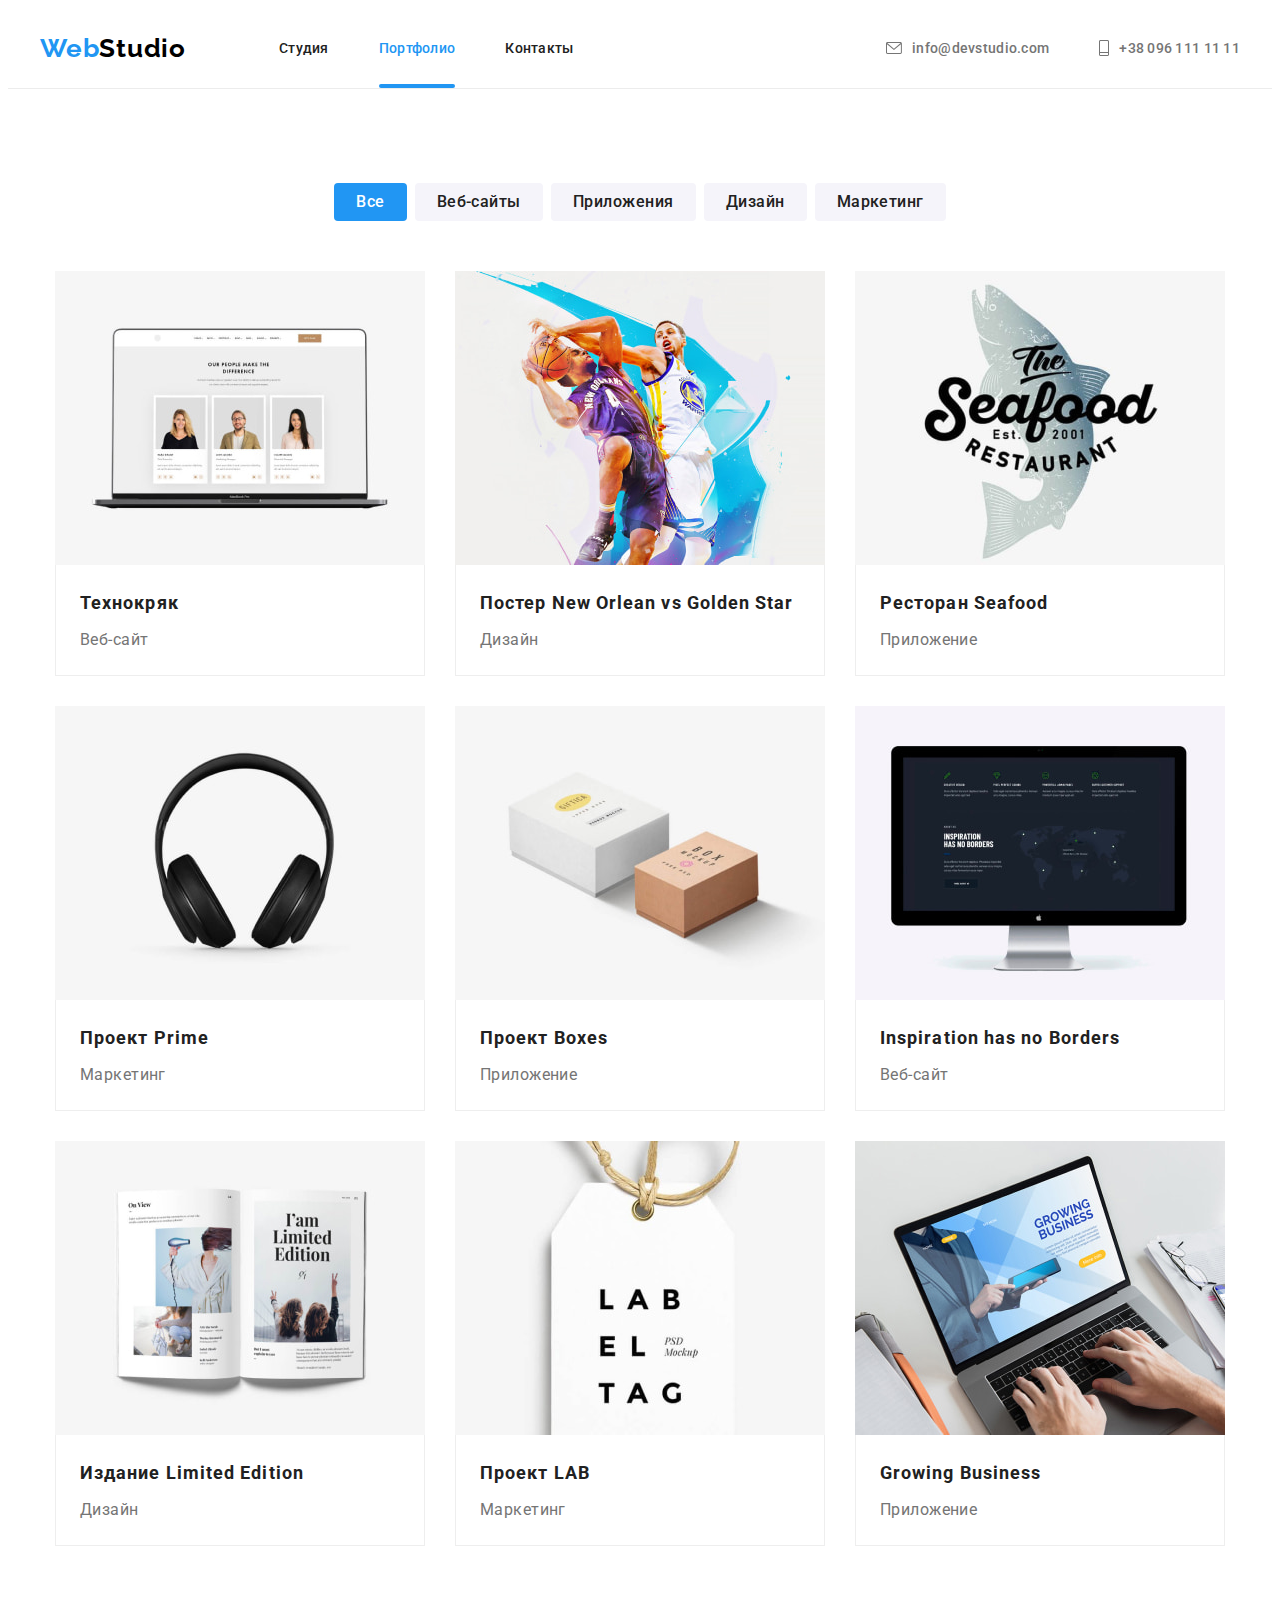
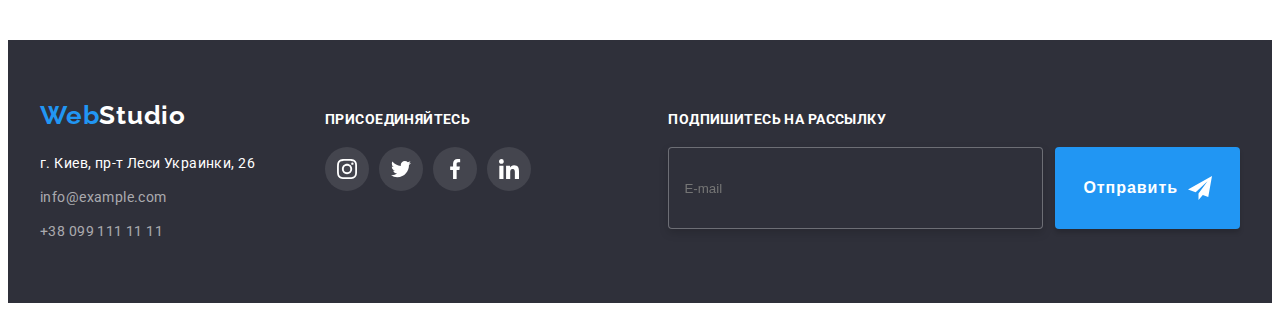
==== portfolio.html @ 62871412 "Initial commit" ====
<!DOCTYPE html>
<html lang="ru">
  <head>
    <meta charset="UTF-8" />
    <meta http-equiv="X-UA-Compatible" content="IE=edge" />
    <meta name="viewport" content="width=device-width, initial-scale=1.0" />
    <title>WebStudio</title>
    <!-- Normolize start -->
    <link
      rel="stylesheet"
      href="https://cdnjs.cloudflare.com/ajax/libs/modern-normalize/1.1.0/modern-normalize.min.css"
      integrity="sha512-wpPYUAdjBVSE4KJnH1VR1HeZfpl1ub8YT/NKx4PuQ5NmX2tKuGu6U/JRp5y+Y8XG2tV+wKQpNHVUX03MfMFn9Q=="
      crossorigin="anonymous"
      referrerpolicy="no-referrer"
    />
    <!-- Normolize end -->

    <!-- Fonts stars -->
    <link rel="preconnect" href="https://fonts.googleapis.com" />
    <link rel="preconnect" href="https://fonts.gstatic.com" crossorigin />
    <link
      href="https://fonts.googleapis.com/css2?family=Raleway:wght@700&family=Roboto:wght@400;500;700;900&display=swap"
      rel="stylesheet"
    />
    <link rel="stylesheet" href="./css/main.min.css" />
    <!-- <link rel="stylesheet" href="./css/style.css" /> -->
    <!-- Fonts and -->
  </head>
  <body>
    <!--Hedear section-->
    <header class="header">
      <div class="container header-container">
        <nav class="header-nav">
          <a class="logo-link link" href="./index.html"
            ><span class="logo-header-style">Web</span>Studio</a
          >
          <ul class="header-list list">
            <li class="header-item sectiontem">
              <a class="header-link link" href="./index.html">Студия</a>
            </li>
            <li class="header-item">
              <a class="header-link header-link-current link" href="#">Портфолио</a>
            </li>
            <li class="header-item">
              <a class="header-link link" href="#">Контакты</a>
            </li>
          </ul>
        </nav>

        <ul class="header-contacts list">
          <li class="contacts-item">
            <a class="contacts-link-maill link" href="mailto:info@devstudio.com"
              ><svg class="header-icons" width="16" height="12">
                <use href="./img/icons.svg#icon-envelope"></use></svg
              >info@devstudio.com</a
            >
          </li>
          <li class="contacts-item">
            <a class="contacts-link link" href="tel:+380961111111">
              <svg class="header-icons" width="10" height="16">
                <use href="./img/icons.svg#icon-vector"></use></svg
              >+38 096 111 11 11</a
            >
          </li>
        </ul>
      </div>
    </header>
    <!-- Main section -->
    <main>
      <section class="portfolio section">
        <div class="container">
          <h1 class="visually-hidden">Примеры проектов</h1>
          <ul class="button-list list">
            <li class="button-item">
              <button class="portfolio-btn-title" type="button">Все</button>
            </li>
            <li class="button-item">
              <button class="portfolio-btn" type="button">Веб-сайты</button>
            </li>
            <li class="button-item">
              <button class="portfolio-btn" type="button">Приложения</button>
            </li>
            <li class="button-item">
              <button class="portfolio-btn" type="button">Дизайн</button>
            </li>
            <li class="button-item">
              <button class="portfolio-btn" type="button">Маркетинг</button>
            </li>
          </ul>

          <div class="container">
            <ul class="portfolio-list list">
              <li class="portfolio-item">
                <a class="portfolio-link link" href="#">
                  <div class="portfolio-animation">
                    <img
                      class="main-link"
                      src="./img/our-projecks/img11.jpg"
                      alt="Экран с открытым сайтом"
                      width="370"
                      height="294"
                    />
                    <div class="overlay">
                      <p class="overlay-text">
                        Ресурс предлагает комплексные предложения с разным уровнем функционала и
                        сервисов. Все это позволит посетителю получить исчерпывающие сведения о
                        компании или частном лице.
                      </p>
                    </div>
                  </div>

                  <div class="portfolio-card">
                    <h2 class="main-title-txt">Технокряк</h2>
                    <p class="main-txt">Веб-сайт</p>
                  </div></a
                >
              </li>

              <li class="portfolio-item">
                <a class="portfolio-link link" href="#">
                  <div class="portfolio-animation">
                    <img
                      class="main-link"
                      src="./img/our-projecks/img12.jpg"
                      alt="Два баскетболиста с мячом "
                      width="370"
                      height="294"
                    />
                    <div class="overlay">
                      <p class="overlay-text">
                        Ресурс предлагает комплексные предложения с разным уровнем функционала и
                        сервисов. Все это позволит посетителю получить исчерпывающие сведения о
                        компании или частном лице.
                      </p>
                    </div>
                  </div>
                  <div class="portfolio-card">
                    <h2 class="main-title-txt">Постер New Orlean vs Golden Star</h2>
                    <p class="main-txt">Дизайн</p>
                  </div></a
                >
              </li>

              <li class="portfolio-item">
                <a class="portfolio-link link" href="#">
                  <div class="portfolio-animation">
                    <img
                      class="main-link"
                      src="./img/our-projecks/img13.jpg"
                      alt="Изображени рыбы на логотипе"
                      width="370"
                      height="294"
                    />
                    <div class="overlay">
                      <p class="overlay-text">
                        Ресурс предлагает комплексные предложения с разным уровнем функционала и
                        сервисов. Все это позволит посетителю получить исчерпывающие сведения о
                        компании или частном лице.
                      </p>
                    </div>
                  </div>
                  <div class="portfolio-card">
                    <h2 class="main-title-txt">Ресторан Seafood</h2>
                    <p class="main-txt">Приложение</p>
                  </div></a
                >
              </li>

              <li class="portfolio-item">
                <a class="portfolio-link link" href="#">
                  <div class="portfolio-animation">
                    <img
                      class="main-link"
                      src="./img/our-projecks/img14.jpg"
                      alt="Наушники"
                      width="370"
                      height="294"
                    />

                    <div class="overlay">
                      <p class="overlay-text">
                        Ресурс предлагает комплексные предложения с разным уровнем функционала и
                        сервисов. Все это позволит посетителю получить исчерпывающие сведения о
                        компании или частном лице.
                      </p>
                    </div>
                  </div>
                  <div class="portfolio-card">
                    <h2 class="main-title-txt">Проект Prime</h2>
                    <p class="main-txt">Маркетинг</p>
                  </div></a
                >
              </li>

              <li class="portfolio-item">
                <a class="portfolio-link link" href="#">
                  <div class="portfolio-animation">
                    <img
                      class="main-link"
                      src="./img/our-projecks/img15.jpg"
                      alt="Коробки"
                      width="370"
                      height="294"
                    />
                    <div class="overlay">
                      <p class="overlay-text">
                        Ресурс предлагает комплексные предложения с разным уровнем функционала и
                        сервисов. Все это позволит посетителю получить исчерпывающие сведения о
                        компании или частном лице.
                      </p>
                    </div>
                  </div>
                  <div class="portfolio-card">
                    <h2 class="main-title-txt">Проект Boxes</h2>
                    <p class="main-txt">Приложение</p>
                  </div></a
                >
              </li>

              <li class="portfolio-item">
                <a class="portfolio-link link" href="#">
                  <div class="portfolio-animation">
                    <img
                      class="main-link"
                      src="./img/our-projecks/img16.jpg"
                      alt="Веб-сайт на мониторе"
                      width="370"
                      height="294"
                    />
                    <div class="overlay">
                      <p class="overlay-text">
                        Ресурс предлагает комплексные предложения с разным уровнем функционала и
                        сервисов. Все это позволит посетителю получить исчерпывающие сведения о
                        компании или частном лице.
                      </p>
                    </div>
                  </div>
                  <div class="portfolio-card">
                    <h2 class="main-title-txt">Inspiration has no Borders</h2>
                    <p class="main-txt">Веб-сайт</p>
                  </div></a
                >
              </li>

              <li class="portfolio-item">
                <a class="portfolio-link link" href="#">
                  <div class="portfolio-animation">
                    <img
                      class="main-link"
                      src="./img/our-projecks/img17.jpg"
                      alt="Журнал со статьями"
                      width="370"
                      height="294"
                    />
                    <div class="overlay">
                      <p class="overlay-text">
                        Ресурс предлагает комплексные предложения с разным уровнем функционала и
                        сервисов. Все это позволит посетителю получить исчерпывающие сведения о
                        компании или частном лице.
                      </p>
                    </div>
                  </div>
                  <div class="portfolio-card">
                    <h2 class="main-title-txt">Издание Limited Edition</h2>
                    <p class="main-txt">Дизайн</p>
                  </div></a
                >
              </li>

              <li class="portfolio-item">
                <a class="portfolio-link link" href="#">
                  <div class="portfolio-animation">
                    <img
                      class="main-link"
                      src="./img/our-projecks/img18.jpg"
                      alt="Бирка с названием компании"
                      width="370"
                      height="294"
                    />
                    <div class="overlay">
                      <p class="overlay-text">
                        Ресурс предлагает комплексные предложения с разным уровнем функционала и
                        сервисов. Все это позволит посетителю получить исчерпывающие сведения о
                        компании или частном лице.
                      </p>
                    </div>
                  </div>
                  <div class="portfolio-card">
                    <h2 class="main-title-txt">Проект LAB</h2>
                    <p class="main-txt">Маркетинг</p>
                  </div></a
                >
              </li>

              <li class="portfolio-item">
                <a class="portfolio-link link" href="#">
                  <div class="portfolio-animation">
                    <img
                      class="main-link"
                      src="./img/our-projecks/img19.jpg"
                      alt="Парень работает на ноутбуке"
                    />
                    <div class="overlay">
                      <p class="overlay-text">
                        Ресурс предлагает комплексные предложения с разным уровнем функционала и
                        сервисов. Все это позволит посетителю получить исчерпывающие сведения о
                        компании или частном лице.
                      </p>
                    </div>
                  </div>
                  <div class="portfolio-card">
                    <h2 class="main-title-txt">Growing Business</h2>
                    <p class="main-txt">Приложение</p>
                  </div></a
                >
              </li>
            </ul>
          </div>
        </div>
      </section>
    </main>
    <!--Footer-->
    <footer class="footer">
      <div class="container footer-container">
        <div class="footer-address">
          <a class="logo-link-footer link" href="./index.html"
            >Web<span class="logo-footer-style">Studio</span></a
          >
          <address class="contacts-adress">
            <ul class="footer-list list">
              <li class="footer-item">
                <a
                  class="footer-link-adress link"
                  href="https://goo.gl/maps/LD3qGKkn1cbZS82x6"
                  target="_blank"
                  rel="noopener noreferrer"
                  >г. Киев, пр-т Леси Украинки, 26</a
                >
              </li>
              <li class="footer-item">
                <a class="footer-link link" href="mailto:info@example.com">info@example.com</a>
              </li>
              <li class="footer-item">
                <a class="footer-link link" href="tel:+380991111111">+38 099 111 11 11</a>
              </li>
            </ul>
          </address>
        </div>
        <div class="footer-icons">
          <h2 class="footer-icons-txt">присоединяйтесь</h2>
          <ul class="footer-icons-list list">
            <li class="footer-icons-item">
              <a
                class="footer-icons-link"
                href="#"
                target="_blank"
                rel="noopener noreferrer"
                aria-label="instagream"
                ><svg class="footer-icon" width="20" height="20">
                  <use href="./img/icons.svg#icon-instagram"></use></svg
              ></a>
            </li>
            <li>
              <a
                class="footer-icons-link"
                href="#"
                target="_blank"
                rel="noopener noreferrer"
                aria-label="twitter"
                ><svg class="footer-icon" width="20" height="20">
                  <use href="./img/icons.svg#icon-twitter"></use></svg
              ></a>
            </li>
            <li>
              <a
                class="footer-icons-link"
                href="#"
                target="_blank"
                rel="noopener noreferrer"
                aria-label="facebook"
                ><svg class="footer-icon" width="20" height="20">
                  <use href="./img/icons.svg#icon-facebook"></use></svg
              ></a>
            </li>
            <li>
              <a
                class="footer-icons-link"
                href="#"
                target="_blank"
                rel="noopener noreferrer"
                aria-label="linkedin"
                ><svg class="footer-icon" width="20" height="20">
                  <use href="./img/icons.svg#icon-linkedin"></use></svg
              ></a>
            </li>
          </ul>
        </div>
        <div class="fotter-subscription">
          <p class="fotter-subscription-txt">подпишитесь на рассылку</p>
          <form class="fotter-subscription-group">
            <label class="fotter-subscription-group-lable">
              <input
                class="fotter-subscription-group-input"
                type="email"
                name="email"
                placeholder="E-mail"
                required
              />
            </label>

            <button class="fotter-register-form-btn" type="submit">
              Отправить
              <svg width="24" height="24">
                <use href="./img/symbol-defs.svg#icon-iconbtn"></use>
              </svg>
            </button>
          </form>
        </div>
      </div>
    </footer>
  </body>
</html>
---- css/main.min.css ----
.visually-hidden{position:absolute;width:1px;height:1px;margin:-1px;border:0;padding:0;white-space:nowrap;-webkit-clip-path:inset(100%);clip-path:inset(100%);clip:rect(0 0 0 0);overflow:hidden}:root{--main-front: "Roboto", sans-serif;--secondary-front: "Raleway", sans-serif;--contacts-txt-cl: rgba(255, 255, 255, 0.6);--maim-txt-cl: #212121;--p-txt-cl: #757575;--logo-txt-cl: #000000;--dark-bg-cl: #2f303a;--our-team-bg-cl: #f5f4fa;--header-bg-cl: #ffffff;--button-bg-cl: #2196f3;--line-bg-cl: #e5e5e5;--button-main-bg-cl: #188ce8;--icons-bg-cl: #afb1b8;--anim-fast: 250ms cubic-bezier(0.4, 0, 0.2, 1)}body{font-family:var(--main-front);color:var(--maim-txt-cl);background-color:var(--header-bg-cl);font-size:14px;letter-spacing:.03em}h1,h2,h3,h4,h5,h6,p{margin:0}.link{text-decoration:none;color:currentColor}.list{list-style:none;padding:0;margin:0}img{display:block;max-width:100%;height:auto}.section{padding-top:94px;padding-bottom:94px}.container{width:1200px;padding-left:15px;padding-right:15px;margin-left:auto;margin-right:auto}.header{border-bottom:1px solid #ececec}.header-container{display:-webkit-box;display:-ms-flexbox;display:flex;-webkit-box-align:center;-ms-flex-align:center;align-items:center}.header-list{display:-webkit-box;display:-ms-flexbox;display:flex}.header-item{margin-right:50px}.header-nav{margin-right:auto;display:-webkit-box;display:-ms-flexbox;display:flex;-webkit-box-align:center;-ms-flex-align:center;align-items:center}.header-link{padding-top:32px;padding-bottom:32px;font-weight:500;font-size:14px;line-height:1.1428571429;letter-spacing:.02em;color:var(--maim-txt-cl);-webkit-transition:color var(--anim-fast);transition:color var(--anim-fast)}.header-link:hover,.header-link:focus{color:var(--button-bg-cl)}.header-link-current{position:relative;color:var(--button-bg-cl)}.header-link-current::after{content:"";display:block;position:absolute;bottom:0;left:0;width:100%;height:4px;border-radius:2px;background-color:var(--button-bg-cl)}.header-contacts{display:-webkit-box;display:-ms-flexbox;display:flex;-webkit-box-align:center;-ms-flex-align:center;align-items:center}.header:last-child{margin-right:0}.logo-link{font-family:var(--secondary-front);font-weight:700;font-size:26px;line-height:1.1923076923;letter-spacing:.03em;color:var(--logo-txt-cl);margin-right:93px}.logo-header-style{font-weight:700;font-size:26px;line-height:1.1923076923;letter-spacing:.03em;color:var(--button-bg-cl)}.contacts-link{display:-webkit-box;display:-ms-flexbox;display:flex;-webkit-box-align:center;-ms-flex-align:center;align-items:center;padding-top:32px;padding-bottom:32px;font-weight:500;font-size:14px;line-height:1.1428571429;letter-spacing:.02em;color:var(--p-txt-cl);-webkit-transition:color var(--anim-fast);transition:color var(--anim-fast)}.contacts-link:focus,.contacts-link:hover{color:var(--button-bg-cl)}.contacts-item{-webkit-box-align:center;-ms-flex-align:center;align-items:center}.contacts-item+.contacts-item{margin-left:50px}.contacts-link-maill{display:-webkit-box;display:-ms-flexbox;display:flex;-webkit-box-align:center;-ms-flex-align:center;align-items:center;padding-top:32px;padding-bottom:32px;font-weight:500;font-size:14px;line-height:1.1428571429;letter-spacing:.02em;color:var(--p-txt-cl);-webkit-transition:color var(--anim-fast);transition:color var(--anim-fast)}.contacts-link-maill:hover,.contacts-link-maill:focus{color:var(--button-bg-cl)}.hero-overley{max-width:1600px;height:600px;background-image:-webkit-gradient(linear, left top, right top, from(rgba(47, 48, 58, 0.4)), to(rgba(47, 48, 58, 0.4))),url(../img/hero/img-hero.jpg);background-image:linear-gradient(to right, rgba(47, 48, 58, 0.4), rgba(47, 48, 58, 0.4)),url(../img/hero/img-hero.jpg);background-color:rgba(47,48,58,.4);background-repeat:no-repeat;background-position:center;background-size:cover;margin-left:auto;margin-right:auto}.hero{text-align:center;padding:200px 0}.main-title{margin-bottom:30px;margin-left:auto;margin-right:auto;font-weight:900;font-size:44px;width:696px;line-height:1.3636363636;letter-spacing:.06em;color:var(--header-bg-cl);text-transform:uppercase}.hero-button{padding-top:10px;padding-right:32px;padding-bottom:10px;padding-left:32px;font-family:inherit;font-weight:700;font-size:16px;line-height:1.875;letter-spacing:.06em;color:var(--header-bg-cl);background-color:var(--button-bg-cl);cursor:pointer;-webkit-box-shadow:0px 4px 4px rgba(0,0,0,.15);box-shadow:0px 4px 4px rgba(0,0,0,.15);border-radius:4px;border:none;-webkit-transition:background-color var(--anim-fast);transition:background-color var(--anim-fast)}.hero-button:hover,.hero-button:focus{background-color:var(--button-main-bg-cl)}.about{padding-bottom:0}.about__list{display:-webkit-box;display:-ms-flexbox;display:flex;-webkit-box-pack:start;-ms-flex-pack:start;justify-content:flex-start;gap:30px}.about__list-item{-ms-flex-preferred-size:270px;flex-basis:270px}.about__list-title{margin-top:30px;margin-bottom:10px;font-weight:700;font-size:14px;line-height:1.1428571429;letter-spacing:.03em;text-transform:uppercase;color:var(--maim-txt-cl)}.about__list-uppertitle{font-size:14px;line-height:1.7142857143;letter-spacing:.03em;color:var(--p-txt-cl)}.about__list-image{display:block;width:270px;height:120px;background-color:var(--our-team-bg-cl);border-radius:4px}.about__list-image{display:-webkit-box;display:-ms-flexbox;display:flex;-webkit-box-pack:center;-ms-flex-pack:center;justify-content:center;-webkit-box-align:center;-ms-flex-align:center;align-items:center}.our__work-title{margin-bottom:50px;text-align:center;font-weight:700;font-size:36px;line-height:1.1666666667;color:var(--maim-txt-cl)}.our__work-list{display:-webkit-box;display:-ms-flexbox;display:flex;gap:30px}.our__work-item{position:relative}.our__work-txt{font-weight:700;width:100%;line-height:1.1428571429;text-transform:uppercase;color:var(--header-bg-cl);position:absolute;left:0;bottom:0;right:0;display:-webkit-box;display:-ms-flexbox;display:flex;-webkit-box-align:center;-ms-flex-align:center;align-items:center;-webkit-box-pack:center;-ms-flex-pack:center;justify-content:center;height:70px;background-color:rgba(47,48,58,.8)}.our-team{background-color:var(--our-team-bg-cl)}.our-team-item{background-color:var(--header-bg-cl);-webkit-box-shadow:0px 1px 3px rgba(0,0,0,.12),0px 1px 1px rgba(0,0,0,.14),0px 2px 1px rgba(0,0,0,.2);box-shadow:0px 1px 3px rgba(0,0,0,.12),0px 1px 1px rgba(0,0,0,.14),0px 2px 1px rgba(0,0,0,.2);border-radius:0px 0px 4px 4px}.our-team-list{display:-webkit-box;display:-ms-flexbox;display:flex;gap:30px}.our-team-link{-webkit-box-sizing:border-box;box-sizing:border-box}.our-team-txt{margin-bottom:10px;font-weight:500;font-size:16px;line-height:1.1875;letter-spacing:.03em;color:var(--maim-txt-cl)}.team-title{margin-bottom:50px;text-align:center;font-weight:700;font-size:36px;line-height:1.1666666667;letter-spacing:.03em;color:var(--maim-txt-cl)}.speciality{margin-bottom:16px;font-size:16px;line-height:1.1875;letter-spacing:.03em;color:var(--p-txt-cl)}.card{padding:30px 0;text-align:center}.our-clients-title{margin-bottom:50px;text-align:center;font-weight:700;font-size:36px;line-height:1.1666666667;color:var(--maim-txt-cl)}.our-clients__list{display:-webkit-box;display:-ms-flexbox;display:flex;gap:30px}.our-clients__link{display:-webkit-box;display:-ms-flexbox;display:flex;-webkit-box-align:center;-ms-flex-align:center;align-items:center;-webkit-box-pack:center;-ms-flex-pack:center;justify-content:center;width:170px;height:92px;border:1px solid var(--icons-bg-cl);border-radius:4px;color:var(--icons-bg-cl);-webkit-transition:color var(--anim-fast),border-color var(--anim-fast);transition:color var(--anim-fast),border-color var(--anim-fast)}.our-clients__link:hover,.our-clients__link:focus{border:1px solid var(--button-bg-cl);color:var(--button-bg-cl)}.our-clients__icon{fill:currentColor}.button-list{display:-webkit-box;display:-ms-flexbox;display:flex;-webkit-box-pack:center;-ms-flex-pack:center;justify-content:center;gap:8px;margin-bottom:50px}.portfolio-btn{padding-top:6px;padding-right:22px;padding-bottom:6px;padding-left:22px;font-family:var(--main-front);font-weight:500;font-size:16px;line-height:1.625;letter-spacing:.03em;color:var(--maim-txt-cl);background-color:var(--our-team-bg-cl);cursor:pointer;border:none;border-radius:4px;-webkit-transition:color var(--anim-fast),background-color var(--anim-fast),-webkit-box-shadow var(--anim-fast);transition:color var(--anim-fast),background-color var(--anim-fast),-webkit-box-shadow var(--anim-fast);transition:color var(--anim-fast),background-color var(--anim-fast),box-shadow var(--anim-fast);transition:color var(--anim-fast),background-color var(--anim-fast),box-shadow var(--anim-fast),-webkit-box-shadow var(--anim-fast)}.portfolio-btn:hover,.portfolio-btn:focus{background-color:var(--button-bg-cl);color:var(--header-bg-cl);-webkit-box-shadow:0px 3px 1px rgba(0,0,0,.1),0px 1px 2px rgba(0,0,0,.08),0px 2px 2px rgba(0,0,0,.12);box-shadow:0px 3px 1px rgba(0,0,0,.1),0px 1px 2px rgba(0,0,0,.08),0px 2px 2px rgba(0,0,0,.12)}.portfolio-btn-title{padding-top:6px;padding-right:22px;padding-bottom:6px;padding-left:22px;font-family:var(--main-front);font-weight:500;font-size:16px;line-height:1.625;letter-spacing:.03em;color:var(--header-bg-cl);background-color:var(--button-bg-cl);cursor:pointer;border:none;border-radius:4px}.portfolio-list{display:-webkit-box;display:-ms-flexbox;display:flex;gap:30px;-ms-flex-wrap:wrap;flex-wrap:wrap}.portfolio-link:hover .overlay,.portfolio-link:focus .overlay{-webkit-transform:translateY(0);transform:translateY(0)}.portfolio-animation{position:relative;overflow:hidden}.overlay{display:-webkit-box;display:-ms-flexbox;display:flex;-webkit-box-align:center;-ms-flex-align:center;align-items:center;-webkit-box-pack:center;-ms-flex-pack:center;justify-content:center;position:absolute;top:0;left:0;width:100%;height:100%;padding:63px 24px;background-color:rgba(33,150,243,.9);-webkit-transform:translateY(100%);transform:translateY(100%);-webkit-transition:-webkit-transform var(--anim-fast);transition:-webkit-transform var(--anim-fast);transition:transform var(--anim-fast);transition:transform var(--anim-fast), -webkit-transform var(--anim-fast)}.overlay-text{font-size:18px;line-height:1.5555555556;color:var(--header-bg-cl);text-align:center;-webkit-user-select:none;-moz-user-select:none;-ms-user-select:none;user-select:none}.portfolio-card{border-left:1px solid #eee;border-right:1px solid #eee;border-bottom:1px solid #eee;padding:20px 24px}.main-title-txt{font-weight:700;font-size:18px;line-height:2;letter-spacing:.06em;color:var(--maim-txt-cl);margin-bottom:4px}.main-txt{font-size:16px;line-height:1.875;color:var(--p-txt-cl)}.portfolio-link{display:block;-webkit-transition:-webkit-box-shadow var(--anim-fast);transition:-webkit-box-shadow var(--anim-fast);transition:box-shadow var(--anim-fast);transition:box-shadow var(--anim-fast), -webkit-box-shadow var(--anim-fast)}.portfolio-link:focus,.portfolio-link:hover{-webkit-box-shadow:0px 1px 1px rgba(0,0,0,.12),0px 4px 4px rgba(0,0,0,.06),1px 4px 6px rgba(0,0,0,.16);box-shadow:0px 1px 1px rgba(0,0,0,.12),0px 4px 4px rgba(0,0,0,.06),1px 4px 6px rgba(0,0,0,.16)}.our-clients-title{margin-bottom:50px;text-align:center;font-weight:700;font-size:36px;line-height:1.1666666667;color:var(--maim-txt-cl)}.our-clients__list{display:-webkit-box;display:-ms-flexbox;display:flex;gap:30px}.our-clients__link{display:-webkit-box;display:-ms-flexbox;display:flex;-webkit-box-align:center;-ms-flex-align:center;align-items:center;-webkit-box-pack:center;-ms-flex-pack:center;justify-content:center;width:170px;height:92px;border:1px solid var(--icons-bg-cl);border-radius:4px;color:var(--icons-bg-cl);-webkit-transition:color var(--anim-fast),border-color var(--anim-fast);transition:color var(--anim-fast),border-color var(--anim-fast)}.our-clients__link:hover,.our-clients__link:focus{border:1px solid var(--button-bg-cl);color:var(--button-bg-cl)}.our-clients__icon{fill:currentColor}.footer-address{margin-right:70px}.logo-link-footer{font-family:var(--secondary-front);font-weight:700;font-size:26px;line-height:1.1923076923;letter-spacing:.03em;color:var(--button-bg-cl)}.logo-footer-style{font-weight:700;font-size:26px;line-height:1.1923076923;letter-spacing:.03em;color:var(--header-bg-cl)}.footer{background-color:var(--dark-bg-cl);padding-top:60px;padding-bottom:60px}.footer-container{display:-webkit-box;display:-ms-flexbox;display:flex;-webkit-box-align:baseline;-ms-flex-align:baseline;align-items:baseline}.footer-item{margin-bottom:10px}.footer-item:last-child{margin:0}.footer-link-adress{font-weight:400;font-size:14px;line-height:1.7142857143;letter-spacing:.03em;color:var(--header-bg-cl)}.footer-link{font-weight:400;font-size:14px;line-height:1.7142857143;letter-spacing:.03em;color:var(--contacts-txt-cl);-webkit-transition:color var(--anim-fast);transition:color var(--anim-fast)}.footer-link:hover,.footer-link:focus{color:var(--header-bg-cl)}.contacts-adress{font-style:normal;margin-top:20px}.fotter-register-form-btn{display:-webkit-box;display:-ms-flexbox;display:flex;-webkit-box-align:center;-ms-flex-align:center;align-items:center;font-weight:700;font-size:16px;line-height:1.875;text-align:center;letter-spacing:.06em;color:var(--header-bg-cl);padding:10px 28px;background-color:var(--button-bg-cl);-webkit-box-shadow:0px 4px 4px rgba(0,0,0,.15);box-shadow:0px 4px 4px rgba(0,0,0,.15);border-radius:4px;border:none;gap:10px;cursor:pointer}.fotter-subscription-txt{font-weight:700;margin-bottom:20px;font-size:14px;line-height:1.1428571429;text-transform:uppercase;color:var(--header-bg-cl);display:block}.fotter-subscription-group{display:-webkit-box;display:-ms-flexbox;display:flex}.fotter-subscription-group-lable{margin-right:12px}.fotter-subscription-group-input{width:358px;height:50px;border:1px solid rgba(255,255,255,.3);-webkit-filter:drop-shadow(0px 4px 4px rgba(0, 0, 0, 0.15));filter:drop-shadow(0px 4px 4px rgba(0, 0, 0, 0.15));border-radius:4px;background-color:var(--dark-bg-cl);color:var(--header-bg-cl);padding:15px 0 15px 15px}.fotter-subscription-group-input:hover{border-color:var(--header-bg-cl)}.register-form-btn{display:inline-block;-webkit-box-align:center;-ms-flex-align:center;align-items:center;padding:10px 52px;cursor:pointer;background-color:var(--button-main-bg-cl);border-radius:4px;color:var(--header-bg-cl);border:none;font-weight:700;font-size:16px;line-height:1.875;letter-spacing:.06em;-webkit-transition:-webkit-box-shadow var(--anim-fast);transition:-webkit-box-shadow var(--anim-fast);transition:box-shadow var(--anim-fast);transition:box-shadow var(--anim-fast), -webkit-box-shadow var(--anim-fast)}.register-form-btn:hover,.register-form-btn:focus{-webkit-box-shadow:0px 4px 4px rgba(0,0,0,.15);box-shadow:0px 4px 4px rgba(0,0,0,.15);background-color:var(--button-main-bg-cl)}.socials{display:-webkit-box;display:-ms-flexbox;display:flex;-webkit-box-pack:center;-ms-flex-pack:center;justify-content:center;gap:10px}.socials .socials-link{display:-webkit-box;display:-ms-flexbox;display:flex;-webkit-box-align:center;-ms-flex-align:center;align-items:center;-webkit-box-pack:center;-ms-flex-pack:center;justify-content:center;width:44px;height:44px;background-color:var(--header-bg-cl);border-radius:50%;color:var(--icons-bg-cl);-webkit-transition:color var(--anim-fast),background-color var(--anim-fast);transition:color var(--anim-fast),background-color var(--anim-fast)}.socials .socials-link:hover,.socials .socials-link:focus{background-color:var(--button-bg-cl);color:var(--header-bg-cl)}.socials .socials-icon{fill:currentColor}.header-icons{fill:currentColor;margin-right:10px}.footer-icons{margin-right:auto}.footer-icons-txt{font-weight:700;margin-bottom:20px;font-size:14px;line-height:1.1428571429;text-transform:uppercase;color:var(--header-bg-cl)}.footer-icons-txt{font-weight:700;margin-bottom:20px;font-size:14px;line-height:1.1428571429;text-transform:uppercase;color:var(--header-bg-cl)}.footer-icons-list{display:-webkit-box;display:-ms-flexbox;display:flex;gap:10px}.footer-icons-link{display:-webkit-box;display:-ms-flexbox;display:flex;-webkit-box-align:center;-ms-flex-align:center;align-items:center;-webkit-box-pack:center;-ms-flex-pack:center;justify-content:center;width:44px;height:44px;background-color:rgba(255,255,255,.1);border-radius:50%;color:var(--header-bg-cl);-webkit-transition:color var(--anim-fast),background-color var(--anim-fast);transition:color var(--anim-fast),background-color var(--anim-fast)}.footer-icons-link:hover,.footer-icons-link:focus{background-color:var(--button-bg-cl)}.footer-icon{fill:currentColor}.backdrop{position:fixed;opacity:1;visibility:visible;top:0;left:0;width:100%;height:100%;background:rgba(0,0,0,.2);z-index:100;-webkit-transition:opacity 250ms cubic-bezier(0.4, 0, 0.2, 1),visibility 250ms cubic-bezier(0.4, 0, 0.2, 1);transition:opacity 250ms cubic-bezier(0.4, 0, 0.2, 1),visibility 250ms cubic-bezier(0.4, 0, 0.2, 1)}.backdrop.is-hidden{opacity:0;visibility:hidden;pointer-events:none}.modal-window{padding:40px;left:50%;top:50%;position:absolute;-webkit-transform:translate(-50%, -50%);transform:translate(-50%, -50%);width:528px;height:581px;position:absolute;background-color:var(--header-bg-cl);border-radius:4px;-webkit-box-shadow:0px 1px 3px rgba(0,0,0,.12),0px 1px 1px rgba(0,0,0,.14),0px 2px 1px rgba(0,0,0,.2);box-shadow:0px 1px 3px rgba(0,0,0,.12),0px 1px 1px rgba(0,0,0,.14),0px 2px 1px rgba(0,0,0,.2)}.backdrop.is-hidden .modal-window{-webkit-transform:translate(-50%, -50%) scale(0.9),visibility 250ms cubic-bezier(0.4, 0, 0.2, 1);transform:translate(-50%, -50%) scale(0.9),visibility 250ms cubic-bezier(0.4, 0, 0.2, 1)}.modal-btn{position:absolute;top:8px;right:8px;width:30px;height:30px;padding:0;display:-webkit-box;display:-ms-flexbox;display:flex;-webkit-box-align:center;-ms-flex-align:center;align-items:center;justify-items:center;border-radius:50%;border:1px solid rgba(0,0,0,.1);background-color:rgba(0,0,0,0);cursor:pointer;color:var(--button-bg-cl);-webkit-transition:var(--anim-fast);transition:var(--anim-fast)}.modal-btn:focus,.modal-btn:hover{fill:var(--button-bg-cl)}.register-form-agreement-link{color:var(--button-bg-cl)}.form{text-align:center}.form-title{display:block;margin-bottom:12px;font-weight:700;font-size:20px;line-height:1.15}.register-form-group{margin-bottom:20px}.form-group{display:block;position:relative;margin-bottom:10px}.form-group:last-child{margin-bottom:0}.form-group-lable{font-size:12px;line-height:1.1666666667;letter-spacing:.01em;color:var(--p-txt-cl);display:block;text-align:left;margin-bottom:4px}.form-group .form-group-input{width:100%;border:1px solid rgba(33,33,33,.2);border-radius:4px;padding:11px;padding-left:12px;outline:rgba(0,0,0,0);-webkit-transition:var(--anim-fast);transition:var(--anim-fast);padding-left:42px}.form-group .form-group-input:hover,.form-group .form-group-input:focus{border-color:var(--button-bg-cl)}.form-group-input-messenger{width:100%;border:1px solid rgba(33,33,33,.2);border-radius:4px;padding:11px;padding-left:12px;outline:rgba(0,0,0,0);-webkit-transition:var(--anim-fast);transition:var(--anim-fast);padding:12px 16px;height:120px;resize:none}.form-group-input-messenger:hover,.form-group-input-messenger:focus{border-color:var(--button-bg-cl)}.form-group-input:focus~.form-icon{fill:var(--button-bg-cl)}.form-group-input:hover~.form-icon{fill:var(--button-bg-cl)}.form-icon{position:absolute;bottom:11px;left:12px;-webkit-transition:var(--anim-fast);transition:var(--anim-fast)}.register-form-agreement{display:-webkit-box;display:-ms-flexbox;display:flex;-webkit-box-align:center;-ms-flex-align:center;align-items:center;-webkit-box-pack:center;-ms-flex-pack:center;justify-content:center;gap:7px;margin-bottom:30px}.register-checkbox:checked+.register-form-icon .register-form-icon-vector0{opacity:0;-webkit-transition:opacity var(--anim-fast);transition:opacity var(--anim-fast)}.register-form-icon-vector7{opacity:0;-webkit-transition:opacity var(--anim-fast);transition:opacity var(--anim-fast)}.register-checkbox:checked+.register-form-icon .register-form-icon-vector7{opacity:1}.register-form-agreement-text{font-size:14px;line-height:1.7142857143;color:var(--p-txt-cl);-webkit-user-select:none;-moz-user-select:none;-ms-user-select:none;user-select:none}.register-form-agreement-text-link{color:var(--button-bg-cl)}/*# sourceMappingURL=main.min.css.map */
---- css/style.css ----
/* :root {
  /* ===============================Founts */
/* --main-front: 'Roboto', sans-serif; */
/* --secondary-front: 'Raleway', sans-serif; */
/* ===============================Text colors */
/* --contacts-txt-cl: rgba(255, 255, 255, 0.6); */
/* --maim-txt-cl: #212121; */
/* --p-txt-cl: #757575; */
/* --logo-txt-cl: #000000; */
/*=============================== bg colors */
/* --dark-bg-cl: #2f303a; */

/* --our-team-bg-cl: #f5f4fa; */
/* --header-bg-cl: #ffffff; */
/* --button-bg-cl: #2196f3; */
/* --line-bg-cl: #e5e5e5; */
/* --button-main-bg-cl: #188ce8; */
/* --icons-bg-cl: #afb1b8; */
/* ===============================Other color */
/* Animation */
/* --anim-fast: 250ms cubic-bezier(0.4, 0, 0.2, 1); */
/* } * */

/* ==========/====================Reset styles */

/* h1,
h2,
h3,
h4,
h5,
h6,
p {
  margin: 0;
}
.link {
  text-decoration: none;
  color: currentColor;
}
.list {
  list-style: none;
  padding: 0;
  margin: 0;
} */

/* body {
  font-family: var(--main-front);
  color: var(--maim-txt-cl);
  background-color: var(--header-bg-cl);
  font-size: 14px;
  letter-spacing: 0.03em;
} */

/* .visually-hidden {
  position: absolute;
  width: 1px;
  height: 1px;
  margin: -1px;
  border: 0;
  padding: 0;

  white-space: nowrap;
  clip-path: inset(100%);
  clip: rect(0 0 0 0);
  overflow: hidden;
} */
/* ==============================Base styles */

/* img {
  display: block;
  max-width: 100%;
  height: auto;
} */

/* .section {
  padding-top: 94px;
  padding-bottom: 94px;
}

.container {
  width: 1200px;
  padding-left: 15px;
  padding-right: 15px;
  margin-left: auto;
  margin-right: auto;
} */

/* ==============================Hedear section */

/* .header {
  border-bottom: 1px solid #ececec;
}

.header-nav {
  margin-right: auto;
  display: flex;
  align-items: center;
}

.header-container {
  display: flex;
  align-items: center;
}

.header-list {
  display: flex;
}

.header-item {
  margin-right: 50px;
}

.header-item:last-child {
  margin-right: 0;
}

.header-link {
  padding-top: 32px;
  padding-bottom: 32px;
  font-weight: 500;
  font-size: 14px;
  line-height: calc(16 / 14);
  letter-spacing: 0.02em;
  color: var(--maim-txt-cl);
  transition: color var(--anim-fast);
}

.header-link-current {
  position: relative;
  color: var(--button-bg-cl);
}

.header-link-current::after {
  content: '';
  display: block;
  position: absolute;
  bottom: 0;
  left: 0;
  width: 100%;
  height: 4px;
  border-radius: 2px;
  background-color: var(--button-bg-cl);
}

.header-contacts {
  display: flex;
  align-items: center;
} */

/* .logo-link {
  font-family: var(--secondary-front);
  font-weight: 700;
  font-size: 26px;
  line-height: calc(31 / 26);
  letter-spacing: 0.03em;
  color: var(--logo-txt-cl);
  margin-right: 93px;
}



.header-link:hover,
.header-link:focus,
.contacts-link-maill:hover,
.contacts-link-maill:focus,
.contacts-link:focus,
.contacts-link:hover {
  ;
} */

/* .contacts-link {
  display: flex;
  align-items: center;
  padding-top: 32px;
  padding-bottom: 32px;
  font-weight: 500;
  font-size: 14px;
  line-height: calc(16 / 14);
  letter-spacing: 0.02em;
  color: var(--p-txt-cl);
  transition: color var(--anim-fast);
}

.contacts-item + .contacts-item {
  margin-left: 50px;
}

.contacts-item {
  align-items: center;
}

.contacts-link-maill {
  display: flex;
  align-items: center;
  padding-top: 32px;
  padding-bottom: 32px;
  font-weight: 500;
  font-size: 14px;
  line-height: calc(16 / 14);
  letter-spacing: 0.02em;
  color: var(--p-txt-cl);
  transition: color var(--anim-fast);
} */

/* ==============================Hero section */
/* .hero-overley {
  max-width: 1600px;
  height: 600px;
  background-image: linear-gradient(to right, rgba(47, 48, 58, 0.4), rgba(47, 48, 58, 0.4)),
    url(../img/hero/img-hero.jpg);
  background-color: rgba(47, 48, 58, 0.4);
  background-repeat: no-repeat;
  background-position: center;
  background-size: cover;
  margin-left: auto;
  margin-right: auto;
}

.hero {
  text-align: center;
  padding: 200px 0;
}

.main-title {
  margin-bottom: 30px;
  margin-left: auto;
  margin-right: auto;
  font-weight: 900;
  font-size: 44px;
  width: 696px;
  line-height: calc(60 / 44);
  letter-spacing: 0.06em;
  color: var(--header-bg-cl);
  text-transform: uppercase;
}

.hero-button {
  padding-top: 10px;
  padding-right: 32px;
  padding-bottom: 10px;
  padding-left: 32px;
  font-family: inherit;
  font-weight: 700;
  font-size: 16px;
  line-height: calc(30 / 16);
  letter-spacing: 0.06em;
  color: var(--header-bg-cl);
  background-color: var(--button-bg-cl);
  cursor: pointer;
  box-shadow: 0px 4px 4px rgba(0, 0, 0, 0.15);
  border-radius: 4px;
  border: none;
  transition: background-color var(--anim-fast);
}

.hero-button:hover,
.hero-button:focus {
  background-color: var(--button-main-bg-cl);
} */

/* ==============================About section */

/* .about {
  padding-bottom: 0;
}

.about-list {
  display: flex;
  justify-content: flex-start;
  gap: 30px;
}

.about-item {
  flex-basis: 270px;
}
.about-title {
  margin-top: 30px;
  margin-bottom: 10px;
  font-weight: 700;
  font-size: 14px;
  line-height: calc(16 / 14);
  letter-spacing: 0.03em;
  text-transform: uppercase;
  color: var(--maim-txt-cl);
}

.about-uppertitle {
  font-size: 14px;
  line-height: calc(24 / 14);
  letter-spacing: 0.03em;
  color: var(--p-txt-cl);
} */

/* ==============================Our work+Our team */
/* .our-work-item {
  position: relative;
}

.our-work-txt {
  font-weight: 700;
  width: 100%;
  line-height: calc(16 / 14);
  text-transform: uppercase;
  color: var(--header-bg-cl);
  position: absolute;
  left: 0;
  bottom: 0;
  right: 0;
  display: flex;
  align-items: center;
  justify-content: center;
  height: 70px;
  background-color: rgba(47, 48, 58, 0.8);
}
 .our-team {
  background-color: var(--our-team-bg-cl);
}

.our-team-item {
  background-color: var(--header-bg-cl);

  box-shadow: 0px 1px 3px rgba(0, 0, 0, 0.12), 0px 1px 1px rgba(0, 0, 0, 0.14),
    0px 2px 1px rgba(0, 0, 0, 0.2);
  border-radius: 0px 0px 4px 4px;
}

.our-work-list,
.our-team-list {
  display: flex;
  gap: 30px;
}

.our-work-title,
.team-title,
.our-clients-title {
  margin-bottom: 50px;
  text-align: center;
  font-weight: 700;
  font-size: 36px;
  line-height: calc(42 / 36);
  letter-spacing: 0.03em;
  color: var(--maim-txt-cl);
}

.our-team-link {
  box-sizing: border-box;
}

.our-team-txt {
  margin-bottom: 10px;
  font-weight: 500;
  font-size: 16px;
  line-height: calc(19 / 16);
  letter-spacing: 0.03em;
  color: var(--maim-txt-cl);
}

.speciality {
  margin-bottom: 16px;
  font-size: 16px;
  line-height: calc(19 / 16);
  letter-spacing: 0.03em;
  color: var(--p-txt-cl);
}

.card {
  padding: 30px 0;
  text-align: center;
} */

/* ==============================Main Portfolio*/
/* 
.button-list {
  display: flex;
  justify-content: center;
  gap: 8px;
  margin-bottom: 50px;
}

.portfolio-btn {
  padding-top: 6px;
  padding-right: 22px;
  padding-bottom: 6px;
  padding-left: 22px;
  font-family: var(--main-front);
  font-weight: 500;
  font-size: 16px;
  line-height: calc(26 / 16);
  letter-spacing: 0.03em;
  color: var(--maim-txt-cl);
  background-color: var(--our-team-bg-cl);
  cursor: pointer;
  border: none;
  border-radius: 4px;
  transition: color var(--anim-fast), background-color var(--anim-fast), box-shadow var(--anim-fast);
}

.portfolio-btn-title {
  padding-top: 6px;
  padding-right: 22px;
  padding-bottom: 6px;
  padding-left: 22px;
  font-family: var(--main-front);
  font-weight: 500;
  font-size: 16px;
  line-height: calc(26 / 16);
  letter-spacing: 0.03em;
  color: var(--header-bg-cl);
  background-color: var(--button-bg-cl);
  cursor: pointer;
  border: none;
  border-radius: 4px;
}

.portfolio-animation {
  position: relative;
  overflow: hidden;
}

.portfolio-link:hover .overlay,
.portfolio-link:focus .overlay {
  transform: translateY(0);
}
.overlay {
  display: flex;
  align-items: center;
  justify-content: center;
  position: absolute;
  top: 0;
  left: 0;
  width: 100%;
  height: 100%;
  padding: 63px 24px;
  background-color: rgba(33, 150, 243, 0.9);
  transform: translateY(100%);
  transition: transform var(--anim-fast);
}

.overlay-text {
  font-size: 18px;
  line-height: calc(28 / 18);
  color: var(--header-bg-cl);
  text-align: center;
  user-select: none;
}

.portfolio-list {
  display: flex;
  gap: 30px;
  flex-wrap: wrap;
}

.portfolio-card {
  border-left: 1px solid #eeeeee;
  border-right: 1px solid #eeeeee;
  border-bottom: 1px solid #eeeeee;
  padding: 20px 24px;
}

.main-txt {
  font-size: 16px;
  line-height: calc(30 / 16);
  color: var(--p-txt-cl);
}
.main-title-txt {
  font-weight: 700;
  font-size: 18px;
  line-height: calc(36 / 18);
  letter-spacing: 0.06em;
  color: var(--maim-txt-cl);
  margin-bottom: 4px;
}

.portfolio-link {
  display: block;
  transition: box-shadow var(--anim-fast);
}

.portfolio-link:focus,
.portfolio-link:hover {
  box-shadow: 0px 1px 1px rgba(0, 0, 0, 0.12), 0px 4px 4px rgba(0, 0, 0, 0.06),
    1px 4px 6px rgba(0, 0, 0, 0.16);
}

.portfolio-btn:hover,
.portfolio-btn:focus {
  background-color: var(--button-bg-cl);
  color: var(--header-bg-cl);
  box-shadow: 0px 3px 1px rgba(0, 0, 0, 0.1), 0px 1px 2px rgba(0, 0, 0, 0.08),
    0px 2px 2px rgba(0, 0, 0, 0.12);
} */

/* ===========================Our clients */

/* .our-clients-list {
  display: flex;
  gap: 30px;
}

.our-clients-link {
  display: flex;
  align-items: center;
  justify-content: center;
  width: 170px;
  height: 92px;
  border: 1px solid var(--icons-bg-cl);
  border-radius: 4px;
  color: var(--icons-bg-cl);
  transition: color var(--anim-fast), border-color var(--anim-fast);
}

.our-clients-icon {
  fill: currentColor;
}

.our-clients-link:hover,
.our-clients-link:focus {
  border: 1px solid var(--button-bg-cl);
  color: var(--button-bg-cl);
} */

/* ==============================Footer */
/* .logo-link-footer {
  font-family: var(--secondary-front);
  font-weight: 700;
  font-size: 26px;
  line-height: calc(31 / 26);
  letter-spacing: 0.03em;
  color: var(--button-bg-cl);
}

.logo-footer-style {
  font-weight: 700;
  font-size: 26px;
  line-height: calc(31 / 26);
  letter-spacing: 0.03em;
  color: var(--header-bg-cl);
}


.footer {
  background-color: var(--dark-bg-cl);
  padding-top: 60px;
  padding-bottom: 60px;
}
.footer-container {
  display: flex;
  align-items: baseline;
}

.footer-item {
  margin-bottom: 10px;
}
.footer-item:last-child {
  margin: 0;
}

.footer-link-adress {
  font-weight: 400;
  font-size: 14px;
  line-height: calc(24 / 14);
  letter-spacing: 0.03em;
  color: var(--header-bg-cl);
}

.footer-link {
  font-weight: 400;
  font-size: 14px;
  line-height: calc(24 / 14);
  letter-spacing: 0.03em;
  color: var(--contacts-txt-cl);
  transition: color var(--anim-fast);
}

.contacts-adress {
  font-style: normal;
  margin-top: 20px;
}

.footer-link:hover,
.footer-link:focus {
  color: var(--header-bg-cl);
}

.fotter-register-form-btn {
  display: flex;
  align-items: center;
  font-weight: 700;
  font-size: 16px;
  line-height: calc(30 / 16);
  text-align: center;
  letter-spacing: 0.06em;
  color: var(--header-bg-cl);
  padding: 10px 28px;
  background-color: var(--button-bg-cl);
  box-shadow: 0px 4px 4px rgba(0, 0, 0, 0.15);
  border-radius: 4px;
  border: none;
  gap: 10px;
  cursor: pointer;
}
.fotter-subscription-lable {
  margin-right: 12px;
}
.fotter-subscription-txt {
  display: block;
}
.fotter-subscription-input {
  width: 358px;
  height: 50px;
  border: 1px solid rgba(255, 255, 255, 0.3);
  filter: drop-shadow(0px 4px 4px rgba(0, 0, 0, 0.15));
  border-radius: 4px;
  background-color: var(--dark-bg-cl);
  color: var(--header-bg-cl);
  padding: 15px 0 15px 15px;
}

.fotter-subscription-group {
  display: flex;
} */

/* ================================Socials icons */
/* .socials {
  display: flex;
  justify-content: center;
  gap: 10px;
}

.socials-link {
  display: flex;
  align-items: center;
  justify-content: center;
  width: 44px;
  height: 44px;
  background-color: var(--header-bg-cl);
  border-radius: 50%;
  color: var(--icons-bg-cl);
  transition: color var(--anim-fast), background-color var(--anim-fast);
}

.socials-icon {
  fill: currentColor;
}

.socials-link:hover,
.socials-link:focus {
  background-color: var(--button-bg-cl);
  color: var(--header-bg-cl);
} */

/* =====================================Image About section  */

/* .about-image {
  display: block;
  width: 270px;
  height: 120px;

  background-color: var(--our-team-bg-cl);
  border-radius: 4px;
}

.about-image {
  display: flex;
  justify-content: center;
  align-items: center;
} */

/* ===========================================Header-icons */
/* .header-icons {
  fill: currentColor;
  margin-right: 10px;
} */

/*=========================================== Footer-icons */

/* .footer-icons-list {
  display: flex;
  gap: 10px;
}

.footer-icons-txt,
.fotter-subscription-txt {
  font-weight: 700;
  margin-bottom: 20px;
  font-size: 14px;
  line-height: calc(16 / 14);
  text-transform: uppercase;
  color: var(--header-bg-cl);
}

.footer-address {
  margin-right: 70px;
}

.footer-icons-link {
  display: flex;
  align-items: center;
  justify-content: center;
  width: 44px;
  height: 44px;
  background-color: rgba(255, 255, 255, 0.1);
  border-radius: 50%;
  color: var(--header-bg-cl);
  transition: color var(--anim-fast), background-color var(--anim-fast);
}

footer-icons-img {
  fill: currentColor;
}

.footer-icons-link:hover,
.footer-icons-link:focus {
  background-color: var(--button-bg-cl);
}

.footer-icons {
  margin-right: auto;
} */

/* +============================================Modal window */
/* .backdrop {
  position: fixed;
  opacity: 1;
  visibility: visible;
  top: 0;
  left: 0;

  width: 100%;
  height: 100%;
  background: rgba(0, 0, 0, 0.2);
  z-index: 100;
  transition: opacity 250ms cubic-bezier(0.4, 0, 0.2, 1),
    visibility 250ms cubic-bezier(0.4, 0, 0.2, 1);
}

.modal-window {
  padding: 40px;
  left: 50%;
  top: 50%;
  position: absolute;
  transform: translate(-50%, -50%);
  width: 528px;
  height: 581px;
  position: absolute;
  background-color: var(--header-bg-cl);
  border-radius: 4px;
  box-shadow: 0px 1px 3px rgba(0, 0, 0, 0.12), 0px 1px 1px rgba(0, 0, 0, 0.14),
    0px 2px 1px rgba(0, 0, 0, 0.2);
}

.backdrop.is-hidden {
  opacity: 0;
  visibility: hidden;
  pointer-events: none;
}

.backdrop.is-hidden .modal-window {
  transform: translate(-50%, -50%) scale(0.9), visibility 250ms cubic-bezier(0.4, 0, 0.2, 1);
}

.modal-btn {
  position: absolute;
  top: 8px;
  right: 8px;

  width: 30px;
  height: 30px;
  padding: 0;

  display: flex;
  align-items: center;
  justify-items: center;

  border-radius: 50%;
  border: 1px solid rgba(0, 0, 0, 0.1);
  background-color: transparent;
  cursor: pointer;
  color: var(--button-bg-cl);
  transition: var(--anim-fast);
}

.modal-btn-icon:focus,
.modal-btn-icon:hover {
  fill: var(--button-bg-cl);
}

.form {
  text-align: center;
}

.form-title {
  display: block;
  margin-bottom: 12px;

  font-weight: 700;
  font-size: 20px;
  line-height: calc(23 / 20);
}

.register-form-group {
  margin-bottom: 20px;
}

.form-group {
  display: block;
  position: relative;
  margin-bottom: 10px;
}
.form-group:last-child {
  margin-bottom: 0;
}

.form-lable {
  font-size: 12px;
  line-height: calc(14 / 12);
  letter-spacing: 0.01em;
  color: var(--p-txt-cl);
  display: block;
  text-align: left;
  margin-bottom: 4px;
}

.form-input,
.form-input-messenger {
  width: 100%;
  border: 1px solid rgba(33, 33, 33, 0.2);
  border-radius: 4px;
  padding: 11px;
  padding-left: 12px;
  outline: transparent;
  transition: var(--anim-fast);
}

.form-input-messenger {
  padding: 12px 16px;
  height: 120px;
  resize: none;
  transition: var(--anim-fast);
}

.form-input:hover,
.form-input:focus,
.form-input-messenger:hover,
.form-input-messenger:focus {
  border-color: var(--button-bg-cl);
}

.form-input:focus ~ .form-icon {
  fill: var(--button-bg-cl);
}
.form-input:hover ~ .form-icon {
  fill: var(--button-bg-cl);
}
.form-input {
  padding-left: 42px;
}

.form-icon {
  position: absolute;
  bottom: 11px;
  left: 12px;
  transition: var(--anim-fast);
}

.register-form-agreement {
  display: flex;
  align-items: center;
  justify-content: center;
  gap: 7px;
  margin-bottom: 30px;
}

.register-checkbox:checked + .register-form-icon .register-form-icon-vector0 {
  opacity: 0;
  transition: opacity var(--anim-fast);
}

.register-form-icon-vector7 {
  opacity: 0;
  transition: opacity var(--anim-fast);
}

.register-checkbox:checked + .register-form-icon .register-form-icon-vector7 {
  opacity: 1;
}

.register-form-agreement-text {
  font-size: 14px;
  line-height: calc(24 / 14);
  color: var(--p-txt-cl);
  user-select: none;
}

.register-form-agreement-link {
  color: var(--button-bg-cl);
}

.register-form-btn {
  display: inline-block;
  align-items: center;
  padding: 10px 52px;
  cursor: pointer;
  background-color: var(--button-main-bg-cl);
  border-radius: 4px;
  color: var(--header-bg-cl);
  border: none;
  font-weight: 700;
  font-size: 16px;
  line-height: calc(30 / 16);
  letter-spacing: 0.06em;
  transition: box-shadow var(--anim-fast);
}

.register-form-btn:hover,
.register-form-btn:focus {
  box-shadow: 0px 4px 4px rgba(0, 0, 0, 0.15);
  background-color: var(--button-main-bg-cl);
} */
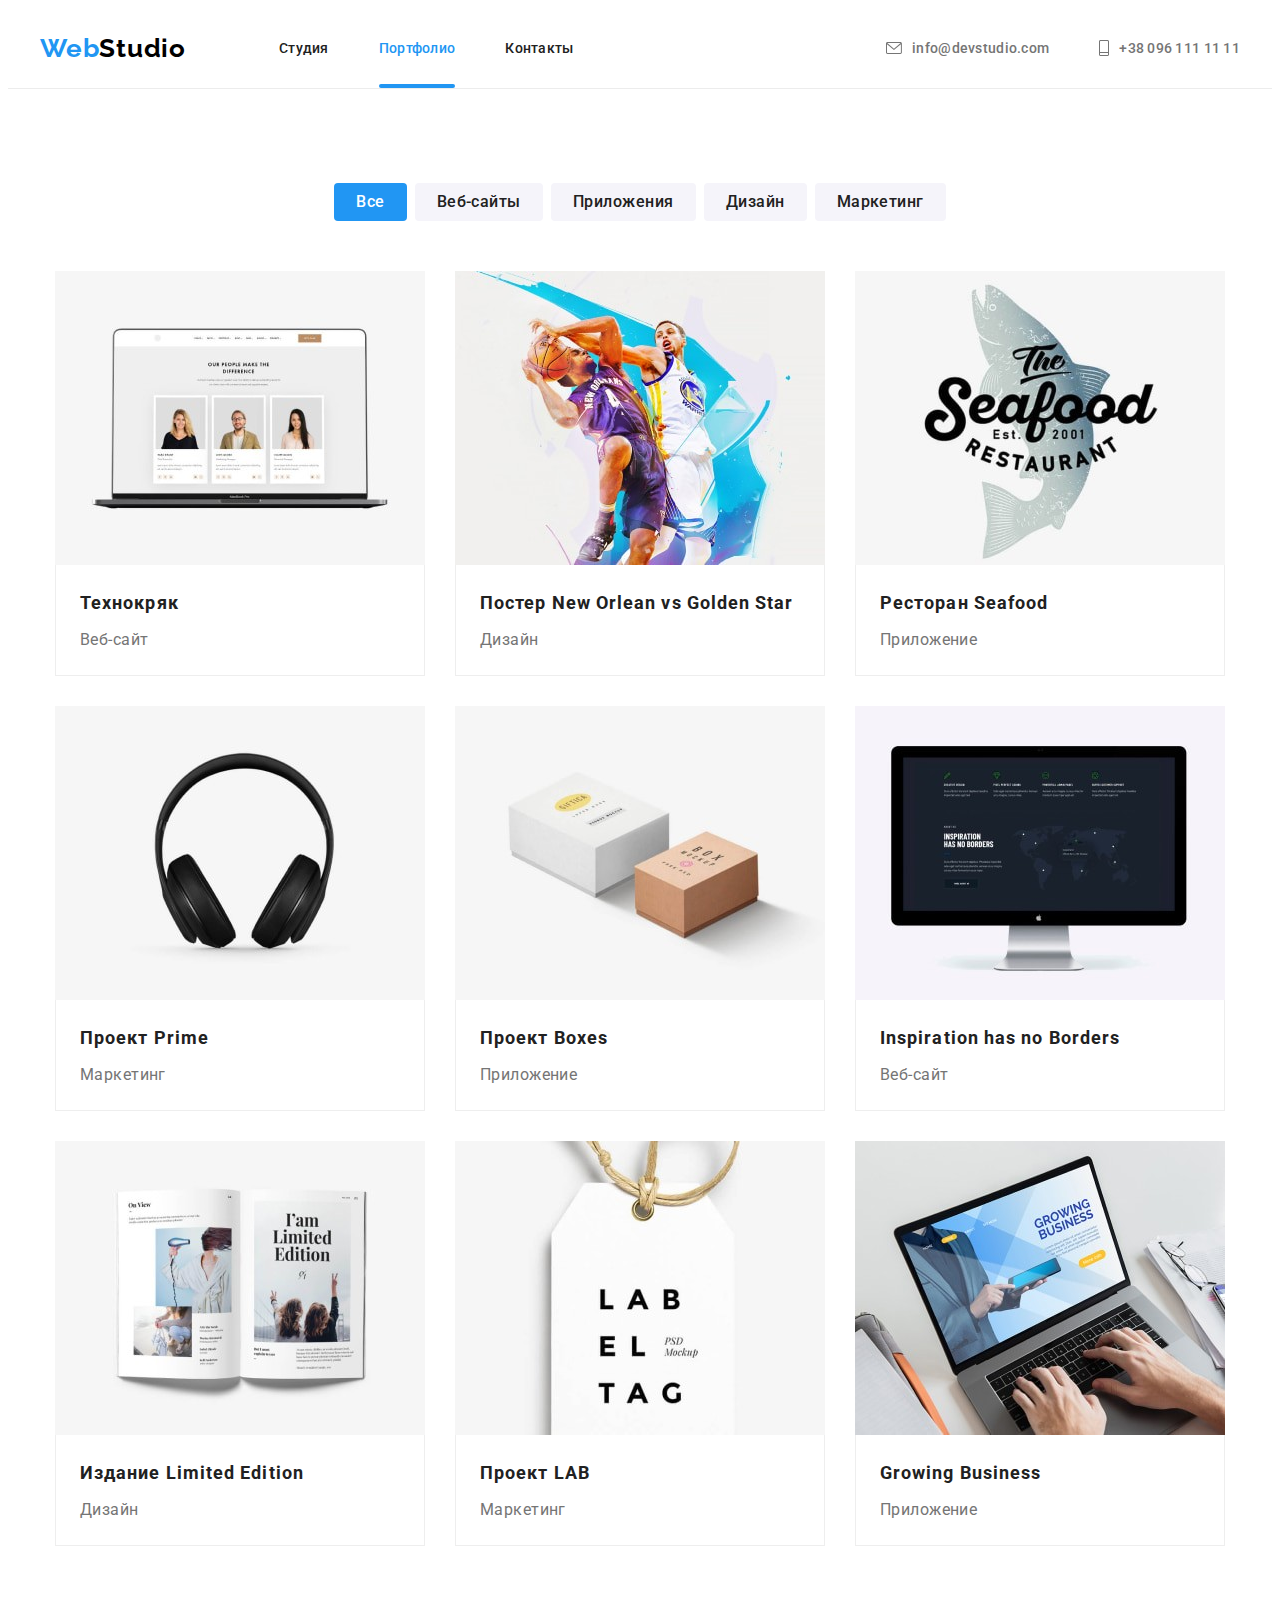
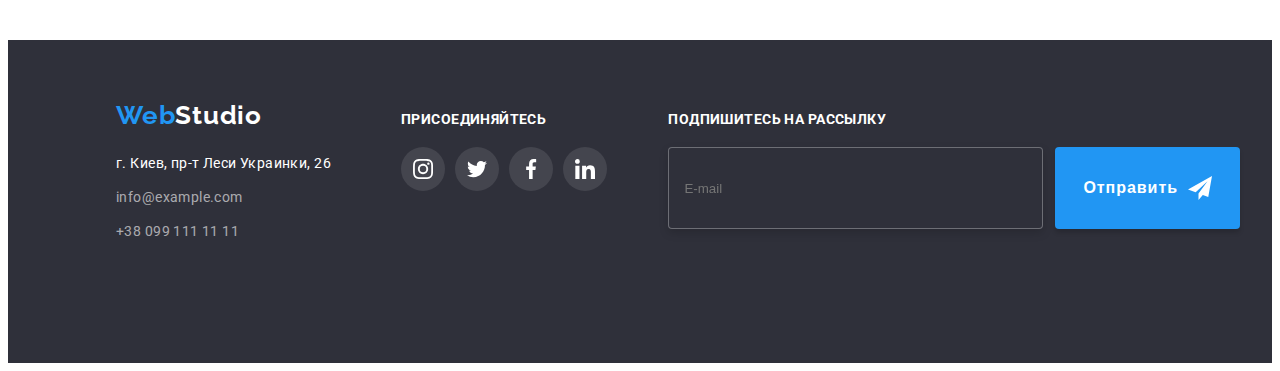
==== commit c9fa37ba: "Дз 8 на 1 проверку)" ====
--- a/portfolio.html
+++ b/portfolio.html
@@ -63,11 +63,16 @@
             >
           </li>
         </ul>
+        <button class="menu-button" type="button" data-menu-open>
+          <svg width="40" height="40">
+            <use href="./img/icons.svg#icon-burger-menu40px"></use>
+          </svg>
+        </button>
       </div>
     </header>
     <!-- Main section -->
     <main>
-      <section class="portfolio section">
+      <section class="portfolio">
         <div class="container">
           <h1 class="visually-hidden">Примеры проектов</h1>
           <ul class="button-list list">
@@ -93,13 +98,41 @@
               <li class="portfolio-item">
                 <a class="portfolio-link link" href="#">
                   <div class="portfolio-animation">
-                    <img
+                    <picture>
+                      <source
+                        srcset="
+                          ./img/our-projecks/img-1_lg@1x.jpg 1x,
+                          ./img/our-projecks/img-1_lg@2x.jpg 2x
+                        "
+                        media="(min-width: 1200px)"
+                      />
+                      <source
+                        srcset="
+                          ./img/our-projecks/img-1_md@1x.jpg 1x,
+                          ./img/our-projecks/img-1_md@2x.jpg 2x
+                        "
+                        media="(min-width: 768px)"
+                      />
+                      <source
+                        srcset="
+                          ./img/our-projecks/img-1_sm@1x.jpg 1x,
+                          ./img/our-projecks/img-1_sm@2x.jpg 2x
+                        "
+                        media="(min-width: 480px)"
+                      />
+                      <img
+                        class="our-team-link"
+                        src="./img/our-projecks/img-1_lg@1x.jpg"
+                        alt="Фото Product Designer "
+                      />
+                    </picture>
+                    <!-- <img
                       class="main-link"
                       src="./img/our-projecks/img11.jpg"
                       alt="Экран с открытым сайтом"
                       width="370"
                       height="294"
-                    />
+                    /> -->
                     <div class="overlay">
                       <p class="overlay-text">
                         Ресурс предлагает комплексные предложения с разным уровнем функционала и
@@ -119,13 +152,41 @@
               <li class="portfolio-item">
                 <a class="portfolio-link link" href="#">
                   <div class="portfolio-animation">
-                    <img
+                    <picture>
+                      <source
+                        srcset="
+                          ./img/our-projecks/img-2_lg@1x.jpg 1x,
+                          ./img/our-projecks/img-2_lg@2x.jpg 2x
+                        "
+                        media="(min-width: 1200px)"
+                      />
+                      <source
+                        srcset="
+                          ./img/our-projecks/img-2_md@1x.jpg 1x,
+                          ./img/our-projecks/img-2_md@2x.jpg 2x
+                        "
+                        media="(min-width: 768px)"
+                      />
+                      <source
+                        srcset="
+                          ./img/our-projecks/img-2_sm@1x.jpg 1x,
+                          ./img/our-projecks/img-2_sm@2x.jpg 2x
+                        "
+                        media="(min-width: 480px)"
+                      />
+                      <img
+                        class="our-team-link"
+                        src="./img/our-projecks/img-2_lg@1x.jpg"
+                        alt="Фото Product Designer "
+                      />
+                    </picture>
+                    <!-- <img
                       class="main-link"
                       src="./img/our-projecks/img12.jpg"
                       alt="Два баскетболиста с мячом "
                       width="370"
                       height="294"
-                    />
+                    /> -->
                     <div class="overlay">
                       <p class="overlay-text">
                         Ресурс предлагает комплексные предложения с разным уровнем функционала и
@@ -144,13 +205,41 @@
               <li class="portfolio-item">
                 <a class="portfolio-link link" href="#">
                   <div class="portfolio-animation">
-                    <img
+                    <picture>
+                      <source
+                        srcset="
+                          ./img\our-projecks\img-3_lg@1x.jpg 1x,
+                          ./img\our-projecks\img-3_lg@2x.jpg 2x
+                        "
+                        media="(min-width: 1200px)"
+                      />
+                      <source
+                        srcset="
+                          ./img\our-projecks\img-3_md@1x.jpg 1x,
+                          ./img\our-projecks\img-3_md@2x.jpg 2x
+                        "
+                        media="(min-width: 768px)"
+                      />
+                      <source
+                        srcset="
+                          ./img\our-projecks\img-3_sm@1x.jpg 1x,
+                          ./img\our-projecks\img-3_sm@2x.jpg 2x
+                        "
+                        media="(min-width: 480px)"
+                      />
+                      <img
+                        class="our-team-link"
+                        src="./img\our-projecks\img-3_lg@1x.jpg"
+                        alt="Фото Product Designer "
+                      />
+                    </picture>
+                    <!-- <img
                       class="main-link"
                       src="./img/our-projecks/img13.jpg"
                       alt="Изображени рыбы на логотипе"
                       width="370"
                       height="294"
-                    />
+                    /> -->
                     <div class="overlay">
                       <p class="overlay-text">
                         Ресурс предлагает комплексные предложения с разным уровнем функционала и
@@ -169,13 +258,41 @@
               <li class="portfolio-item">
                 <a class="portfolio-link link" href="#">
                   <div class="portfolio-animation">
-                    <img
+                    <picture>
+                      <source
+                        srcset="
+                          ./img/our-projecks/img-4_lg@1x.jpg 1x,
+                          ./img/our-projecks/img-4_lg@2x.jpg 2x
+                        "
+                        media="(min-width: 1200px)"
+                      />
+                      <source
+                        srcset="
+                          ./img/our-projecks/img-4_md@1x.jpg 1x,
+                          ./img/our-projecks/img-4_md@2x.jpg 2x
+                        "
+                        media="(min-width: 768px)"
+                      />
+                      <source
+                        srcset="
+                          ./img/our-projecks/img-4_sm@1x.jpg 1x,
+                          ./img/our-projecks/img-4_sm@2x.jpg 2x
+                        "
+                        media="(min-width: 480px)"
+                      />
+                      <img
+                        class="our-team-link"
+                        src="./img/our-projecks/img-4_lg@1x.jpg"
+                        alt="Фото Product Designer "
+                      />
+                    </picture>
+                    <!-- <img
                       class="main-link"
                       src="./img/our-projecks/img14.jpg"
                       alt="Наушники"
                       width="370"
                       height="294"
-                    />
+                    /> -->
 
                     <div class="overlay">
                       <p class="overlay-text">
@@ -195,13 +312,41 @@
               <li class="portfolio-item">
                 <a class="portfolio-link link" href="#">
                   <div class="portfolio-animation">
-                    <img
+                    <picture>
+                      <source
+                        srcset="
+                          ./img/our-projecks/img-5_lg@1x.jpg 1x,
+                          ./img/our-projecks/img-5_lg@2x.jpg 2x
+                        "
+                        media="(min-width: 1200px)"
+                      />
+                      <source
+                        srcset="
+                          ./img/our-projecks/img-5_md@1x.jpg 1x,
+                          ./img/our-projecks/img-5_md@2x.jpg 2x
+                        "
+                        media="(min-width: 768px)"
+                      />
+                      <source
+                        srcset="
+                          ./img/our-projecks/img-5_sm@1x.jpg 1x,
+                          ./img/our-projecks/img-5_sm@2x.jpg 2x
+                        "
+                        media="(min-width: 480px)"
+                      />
+                      <img
+                        class="our-team-link"
+                        src="./img/our-projecks/img-5_lg@1x.jpg"
+                        alt="Фото Product Designer "
+                      />
+                    </picture>
+                    <!-- <img
                       class="main-link"
                       src="./img/our-projecks/img15.jpg"
                       alt="Коробки"
                       width="370"
                       height="294"
-                    />
+                    /> -->
                     <div class="overlay">
                       <p class="overlay-text">
                         Ресурс предлагает комплексные предложения с разным уровнем функционала и
@@ -220,13 +365,41 @@
               <li class="portfolio-item">
                 <a class="portfolio-link link" href="#">
                   <div class="portfolio-animation">
-                    <img
+                    <picture>
+                      <source
+                        srcset="
+                          ./img/our-projecks/img-6_lg@1x.jpg 1x,
+                          ./img/our-projecks/img-6_lg@2x.jpg 2x
+                        "
+                        media="(min-width: 1200px)"
+                      />
+                      <source
+                        srcset="
+                          ./img/our-projecks/img-6_md@1x.jpg 1x,
+                          ./img/our-projecks/img-6_md@2x.jpg 2x
+                        "
+                        media="(min-width: 768px)"
+                      />
+                      <source
+                        srcset="
+                          ./img/our-projecks/img-6_sm@1x.jpg 1x,
+                          ./img/our-projecks/img-6_sm@2x.jpg 2x
+                        "
+                        media="(min-width: 480px)"
+                      />
+                      <img
+                        class="our-team-link"
+                        src="./img/our-projecks/img-6_lg@1x.jpg"
+                        alt="Фото Product Designer "
+                      />
+                    </picture>
+                    <!-- <img
                       class="main-link"
                       src="./img/our-projecks/img16.jpg"
                       alt="Веб-сайт на мониторе"
                       width="370"
                       height="294"
-                    />
+                    /> -->
                     <div class="overlay">
                       <p class="overlay-text">
                         Ресурс предлагает комплексные предложения с разным уровнем функционала и
@@ -245,13 +418,41 @@
               <li class="portfolio-item">
                 <a class="portfolio-link link" href="#">
                   <div class="portfolio-animation">
-                    <img
+                    <picture>
+                      <source
+                        srcset="
+                          ./img/our-projecks/img-7_lg@1x.jpg 1x,
+                          ./img/our-projecks/img-7_lg@2x.jpg 2x
+                        "
+                        media="(min-width: 1200px)"
+                      />
+                      <source
+                        srcset="
+                          ./img/our-projecks/img-7_md@1x.jpg 1x,
+                          ./img/our-projecks/img-7_md@2x.jpg 2x
+                        "
+                        media="(min-width: 768px)"
+                      />
+                      <source
+                        srcset="
+                          ./img/our-projecks/img-7_sm@1x.jpg 1x,
+                          ./img/our-projecks/img-7_sm@2x.jpg 2x
+                        "
+                        media="(min-width: 480px)"
+                      />
+                      <img
+                        class="our-team-link"
+                        src="./img/our-projecks/img-7_lg@1x.jpg"
+                        alt="Фото Product Designer "
+                      />
+                    </picture>
+                    <!-- <img
                       class="main-link"
                       src="./img/our-projecks/img17.jpg"
                       alt="Журнал со статьями"
                       width="370"
                       height="294"
-                    />
+                    /> -->
                     <div class="overlay">
                       <p class="overlay-text">
                         Ресурс предлагает комплексные предложения с разным уровнем функционала и
@@ -270,13 +471,41 @@
               <li class="portfolio-item">
                 <a class="portfolio-link link" href="#">
                   <div class="portfolio-animation">
-                    <img
+                    <picture>
+                      <source
+                        srcset="
+                          ./img/our-projecks/img-8_lg@1x.jpg 1x,
+                          ./img/our-projecks/img-8_lg@2x.jpg 2x
+                        "
+                        media="(min-width: 1200px)"
+                      />
+                      <source
+                        srcset="
+                          ./img/our-projecks/img-8_md@1x.jpg 1x,
+                          ./img/our-projecks/img-8_md@2x.jpg 2x
+                        "
+                        media="(min-width: 768px)"
+                      />
+                      <source
+                        srcset="
+                          ./img/our-projecks/img-8_sm@1x.jpg 1x,
+                          ./img/our-projecks/img-8_sm@2x.jpg 2x
+                        "
+                        media="(min-width: 480px)"
+                      />
+                      <img
+                        class="our-team-link"
+                        src="./img/our-projecks/img-8_lg@1x.jpg"
+                        alt="Фото Product Designer "
+                      />
+                    </picture>
+                    <!-- <img
                       class="main-link"
                       src="./img/our-projecks/img18.jpg"
                       alt="Бирка с названием компании"
                       width="370"
                       height="294"
-                    />
+                    /> -->
                     <div class="overlay">
                       <p class="overlay-text">
                         Ресурс предлагает комплексные предложения с разным уровнем функционала и
@@ -295,11 +524,39 @@
               <li class="portfolio-item">
                 <a class="portfolio-link link" href="#">
                   <div class="portfolio-animation">
-                    <img
+                    <picture>
+                      <source
+                        srcset="
+                          ./img/our-projecks/img-9_lg@1x.jpg 1x,
+                          ./img/our-projecks/img-9_lg@2x.jpg 2x
+                        "
+                        media="(min-width: 1200px)"
+                      />
+                      <source
+                        srcset="
+                          ./img/our-projecks/img-9_md@1x.jpg 1x,
+                          ./img/our-projecks/img-9_md@2x.jpg 2x
+                        "
+                        media="(min-width: 768px)"
+                      />
+                      <source
+                        srcset="
+                          ./img/our-projecks/img-9_sm@1x.jpg 1x,
+                          ./img/our-projecks/img-9_sm@2x.jpg 2x
+                        "
+                        media="(min-width: 480px)"
+                      />
+                      <img
+                        class="our-team-link"
+                        src="./img/our-projecks/img-9_lg@1x.jpg"
+                        alt="Фото Product Designer "
+                      />
+                    </picture>
+                    <!-- <img
                       class="main-link"
                       src="./img/our-projecks/img19.jpg"
                       alt="Парень работает на ноутбуке"
-                    />
+                    /> -->
                     <div class="overlay">
                       <p class="overlay-text">
                         Ресурс предлагает комплексные предложения с разным уровнем функционала и
@@ -418,5 +675,52 @@
         </div>
       </div>
     </footer>
+    <!-- Mobile menu -->
+    <div class="menu-overlay" data-menu>
+      <div class="menu-container">
+        <button class="menu-button" type="button" data-menu-close>
+          <svg width="40" height="40" class="menu-close-icon">
+            <use href="./img/icons.svg#icon-close-menu40px"></use>
+          </svg>
+        </button>
+        <ul class="mobile-list list">
+          <li class="mobile-item">
+            <a href="./index.html" class="mobile-link-current link">Студия</a>
+          </li>
+          <li class="mobile-item">
+            <a href="./portfolio.html" class="mobile-link link">Портфолио</a>
+          </li>
+          <li class="mobile-item">
+            <a href="#" class="mobile-link link">Контакты</a>
+          </li>
+        </ul>
+
+        <ul class="mobile-list-adress list">
+          <li class="mobile-adress-item">
+            <a class="mobile-adress-mail-link" href="mailto:info@example.com">info@example.com</a>
+          </li>
+          <li class="mobile-adress-tell-item">
+            <a class="mobile-adress-link" href="tel:+380991111111">+38 099 111 11 11</a>
+          </li>
+        </ul>
+
+        <ul class="mobile-social-list list">
+          <li class="mobile-social-item">
+            <a href="#" class="mobile-social-link link">Instagram</a>
+          </li>
+          <li class="mobile-social-item">
+            <a href="#" class="mobile-social-link link">Twitter</a>
+          </li>
+          <li class="mobile-social-item">
+            <a href="#" class="mobile-social-link link">Facebook</a>
+          </li>
+          <li class="mobile-social-item">
+            <a href="#" class="mobile-social-link link">LinkedIn</a>
+          </li>
+        </ul>
+      </div>
+    </div>
+
+    <script src="./js/menu.js"></script>
   </body>
 </html>
--- a/css/main.min.css
+++ b/css/main.min.css
@@ -1 +1 @@
-.visually-hidden{position:absolute;width:1px;height:1px;margin:-1px;border:0;padding:0;white-space:nowrap;-webkit-clip-path:inset(100%);clip-path:inset(100%);clip:rect(0 0 0 0);overflow:hidden}:root{--main-front: "Roboto", sans-serif;--secondary-front: "Raleway", sans-serif;--contacts-txt-cl: rgba(255, 255, 255, 0.6);--maim-txt-cl: #212121;--p-txt-cl: #757575;--logo-txt-cl: #000000;--dark-bg-cl: #2f303a;--our-team-bg-cl: #f5f4fa;--header-bg-cl: #ffffff;--button-bg-cl: #2196f3;--line-bg-cl: #e5e5e5;--button-main-bg-cl: #188ce8;--icons-bg-cl: #afb1b8;--anim-fast: 250ms cubic-bezier(0.4, 0, 0.2, 1)}body{font-family:var(--main-front);color:var(--maim-txt-cl);background-color:var(--header-bg-cl);font-size:14px;letter-spacing:.03em}h1,h2,h3,h4,h5,h6,p{margin:0}.link{text-decoration:none;color:currentColor}.list{list-style:none;padding:0;margin:0}img{display:block;max-width:100%;height:auto}.section{padding-top:94px;padding-bottom:94px}.container{width:1200px;padding-left:15px;padding-right:15px;margin-left:auto;margin-right:auto}.header{border-bottom:1px solid #ececec}.header-container{display:-webkit-box;display:-ms-flexbox;display:flex;-webkit-box-align:center;-ms-flex-align:center;align-items:center}.header-list{display:-webkit-box;display:-ms-flexbox;display:flex}.header-item{margin-right:50px}.header-nav{margin-right:auto;display:-webkit-box;display:-ms-flexbox;display:flex;-webkit-box-align:center;-ms-flex-align:center;align-items:center}.header-link{padding-top:32px;padding-bottom:32px;font-weight:500;font-size:14px;line-height:1.1428571429;letter-spacing:.02em;color:var(--maim-txt-cl);-webkit-transition:color var(--anim-fast);transition:color var(--anim-fast)}.header-link:hover,.header-link:focus{color:var(--button-bg-cl)}.header-link-current{position:relative;color:var(--button-bg-cl)}.header-link-current::after{content:"";display:block;position:absolute;bottom:0;left:0;width:100%;height:4px;border-radius:2px;background-color:var(--button-bg-cl)}.header-contacts{display:-webkit-box;display:-ms-flexbox;display:flex;-webkit-box-align:center;-ms-flex-align:center;align-items:center}.header:last-child{margin-right:0}.logo-link{font-family:var(--secondary-front);font-weight:700;font-size:26px;line-height:1.1923076923;letter-spacing:.03em;color:var(--logo-txt-cl);margin-right:93px}.logo-header-style{font-weight:700;font-size:26px;line-height:1.1923076923;letter-spacing:.03em;color:var(--button-bg-cl)}.contacts-link{display:-webkit-box;display:-ms-flexbox;display:flex;-webkit-box-align:center;-ms-flex-align:center;align-items:center;padding-top:32px;padding-bottom:32px;font-weight:500;font-size:14px;line-height:1.1428571429;letter-spacing:.02em;color:var(--p-txt-cl);-webkit-transition:color var(--anim-fast);transition:color var(--anim-fast)}.contacts-link:focus,.contacts-link:hover{color:var(--button-bg-cl)}.contacts-item{-webkit-box-align:center;-ms-flex-align:center;align-items:center}.contacts-item+.contacts-item{margin-left:50px}.contacts-link-maill{display:-webkit-box;display:-ms-flexbox;display:flex;-webkit-box-align:center;-ms-flex-align:center;align-items:center;padding-top:32px;padding-bottom:32px;font-weight:500;font-size:14px;line-height:1.1428571429;letter-spacing:.02em;color:var(--p-txt-cl);-webkit-transition:color var(--anim-fast);transition:color var(--anim-fast)}.contacts-link-maill:hover,.contacts-link-maill:focus{color:var(--button-bg-cl)}.hero-overley{max-width:1600px;height:600px;background-image:-webkit-gradient(linear, left top, right top, from(rgba(47, 48, 58, 0.4)), to(rgba(47, 48, 58, 0.4))),url(../img/hero/img-hero.jpg);background-image:linear-gradient(to right, rgba(47, 48, 58, 0.4), rgba(47, 48, 58, 0.4)),url(../img/hero/img-hero.jpg);background-color:rgba(47,48,58,.4);background-repeat:no-repeat;background-position:center;background-size:cover;margin-left:auto;margin-right:auto}.hero{text-align:center;padding:200px 0}.main-title{margin-bottom:30px;margin-left:auto;margin-right:auto;font-weight:900;font-size:44px;width:696px;line-height:1.3636363636;letter-spacing:.06em;color:var(--header-bg-cl);text-transform:uppercase}.hero-button{padding-top:10px;padding-right:32px;padding-bottom:10px;padding-left:32px;font-family:inherit;font-weight:700;font-size:16px;line-height:1.875;letter-spacing:.06em;color:var(--header-bg-cl);background-color:var(--button-bg-cl);cursor:pointer;-webkit-box-shadow:0px 4px 4px rgba(0,0,0,.15);box-shadow:0px 4px 4px rgba(0,0,0,.15);border-radius:4px;border:none;-webkit-transition:background-color var(--anim-fast);transition:background-color var(--anim-fast)}.hero-button:hover,.hero-button:focus{background-color:var(--button-main-bg-cl)}.about{padding-bottom:0}.about__list{display:-webkit-box;display:-ms-flexbox;display:flex;-webkit-box-pack:start;-ms-flex-pack:start;justify-content:flex-start;gap:30px}.about__list-item{-ms-flex-preferred-size:270px;flex-basis:270px}.about__list-title{margin-top:30px;margin-bottom:10px;font-weight:700;font-size:14px;line-height:1.1428571429;letter-spacing:.03em;text-transform:uppercase;color:var(--maim-txt-cl)}.about__list-uppertitle{font-size:14px;line-height:1.7142857143;letter-spacing:.03em;color:var(--p-txt-cl)}.about__list-image{display:block;width:270px;height:120px;background-color:var(--our-team-bg-cl);border-radius:4px}.about__list-image{display:-webkit-box;display:-ms-flexbox;display:flex;-webkit-box-pack:center;-ms-flex-pack:center;justify-content:center;-webkit-box-align:center;-ms-flex-align:center;align-items:center}.our__work-title{margin-bottom:50px;text-align:center;font-weight:700;font-size:36px;line-height:1.1666666667;color:var(--maim-txt-cl)}.our__work-list{display:-webkit-box;display:-ms-flexbox;display:flex;gap:30px}.our__work-item{position:relative}.our__work-txt{font-weight:700;width:100%;line-height:1.1428571429;text-transform:uppercase;color:var(--header-bg-cl);position:absolute;left:0;bottom:0;right:0;display:-webkit-box;display:-ms-flexbox;display:flex;-webkit-box-align:center;-ms-flex-align:center;align-items:center;-webkit-box-pack:center;-ms-flex-pack:center;justify-content:center;height:70px;background-color:rgba(47,48,58,.8)}.our-team{background-color:var(--our-team-bg-cl)}.our-team-item{background-color:var(--header-bg-cl);-webkit-box-shadow:0px 1px 3px rgba(0,0,0,.12),0px 1px 1px rgba(0,0,0,.14),0px 2px 1px rgba(0,0,0,.2);box-shadow:0px 1px 3px rgba(0,0,0,.12),0px 1px 1px rgba(0,0,0,.14),0px 2px 1px rgba(0,0,0,.2);border-radius:0px 0px 4px 4px}.our-team-list{display:-webkit-box;display:-ms-flexbox;display:flex;gap:30px}.our-team-link{-webkit-box-sizing:border-box;box-sizing:border-box}.our-team-txt{margin-bottom:10px;font-weight:500;font-size:16px;line-height:1.1875;letter-spacing:.03em;color:var(--maim-txt-cl)}.team-title{margin-bottom:50px;text-align:center;font-weight:700;font-size:36px;line-height:1.1666666667;letter-spacing:.03em;color:var(--maim-txt-cl)}.speciality{margin-bottom:16px;font-size:16px;line-height:1.1875;letter-spacing:.03em;color:var(--p-txt-cl)}.card{padding:30px 0;text-align:center}.our-clients-title{margin-bottom:50px;text-align:center;font-weight:700;font-size:36px;line-height:1.1666666667;color:var(--maim-txt-cl)}.our-clients__list{display:-webkit-box;display:-ms-flexbox;display:flex;gap:30px}.our-clients__link{display:-webkit-box;display:-ms-flexbox;display:flex;-webkit-box-align:center;-ms-flex-align:center;align-items:center;-webkit-box-pack:center;-ms-flex-pack:center;justify-content:center;width:170px;height:92px;border:1px solid var(--icons-bg-cl);border-radius:4px;color:var(--icons-bg-cl);-webkit-transition:color var(--anim-fast),border-color var(--anim-fast);transition:color var(--anim-fast),border-color var(--anim-fast)}.our-clients__link:hover,.our-clients__link:focus{border:1px solid var(--button-bg-cl);color:var(--button-bg-cl)}.our-clients__icon{fill:currentColor}.button-list{display:-webkit-box;display:-ms-flexbox;display:flex;-webkit-box-pack:center;-ms-flex-pack:center;justify-content:center;gap:8px;margin-bottom:50px}.portfolio-btn{padding-top:6px;padding-right:22px;padding-bottom:6px;padding-left:22px;font-family:var(--main-front);font-weight:500;font-size:16px;line-height:1.625;letter-spacing:.03em;color:var(--maim-txt-cl);background-color:var(--our-team-bg-cl);cursor:pointer;border:none;border-radius:4px;-webkit-transition:color var(--anim-fast),background-color var(--anim-fast),-webkit-box-shadow var(--anim-fast);transition:color var(--anim-fast),background-color var(--anim-fast),-webkit-box-shadow var(--anim-fast);transition:color var(--anim-fast),background-color var(--anim-fast),box-shadow var(--anim-fast);transition:color var(--anim-fast),background-color var(--anim-fast),box-shadow var(--anim-fast),-webkit-box-shadow var(--anim-fast)}.portfolio-btn:hover,.portfolio-btn:focus{background-color:var(--button-bg-cl);color:var(--header-bg-cl);-webkit-box-shadow:0px 3px 1px rgba(0,0,0,.1),0px 1px 2px rgba(0,0,0,.08),0px 2px 2px rgba(0,0,0,.12);box-shadow:0px 3px 1px rgba(0,0,0,.1),0px 1px 2px rgba(0,0,0,.08),0px 2px 2px rgba(0,0,0,.12)}.portfolio-btn-title{padding-top:6px;padding-right:22px;padding-bottom:6px;padding-left:22px;font-family:var(--main-front);font-weight:500;font-size:16px;line-height:1.625;letter-spacing:.03em;color:var(--header-bg-cl);background-color:var(--button-bg-cl);cursor:pointer;border:none;border-radius:4px}.portfolio-list{display:-webkit-box;display:-ms-flexbox;display:flex;gap:30px;-ms-flex-wrap:wrap;flex-wrap:wrap}.portfolio-link:hover .overlay,.portfolio-link:focus .overlay{-webkit-transform:translateY(0);transform:translateY(0)}.portfolio-animation{position:relative;overflow:hidden}.overlay{display:-webkit-box;display:-ms-flexbox;display:flex;-webkit-box-align:center;-ms-flex-align:center;align-items:center;-webkit-box-pack:center;-ms-flex-pack:center;justify-content:center;position:absolute;top:0;left:0;width:100%;height:100%;padding:63px 24px;background-color:rgba(33,150,243,.9);-webkit-transform:translateY(100%);transform:translateY(100%);-webkit-transition:-webkit-transform var(--anim-fast);transition:-webkit-transform var(--anim-fast);transition:transform var(--anim-fast);transition:transform var(--anim-fast), -webkit-transform var(--anim-fast)}.overlay-text{font-size:18px;line-height:1.5555555556;color:var(--header-bg-cl);text-align:center;-webkit-user-select:none;-moz-user-select:none;-ms-user-select:none;user-select:none}.portfolio-card{border-left:1px solid #eee;border-right:1px solid #eee;border-bottom:1px solid #eee;padding:20px 24px}.main-title-txt{font-weight:700;font-size:18px;line-height:2;letter-spacing:.06em;color:var(--maim-txt-cl);margin-bottom:4px}.main-txt{font-size:16px;line-height:1.875;color:var(--p-txt-cl)}.portfolio-link{display:block;-webkit-transition:-webkit-box-shadow var(--anim-fast);transition:-webkit-box-shadow var(--anim-fast);transition:box-shadow var(--anim-fast);transition:box-shadow var(--anim-fast), -webkit-box-shadow var(--anim-fast)}.portfolio-link:focus,.portfolio-link:hover{-webkit-box-shadow:0px 1px 1px rgba(0,0,0,.12),0px 4px 4px rgba(0,0,0,.06),1px 4px 6px rgba(0,0,0,.16);box-shadow:0px 1px 1px rgba(0,0,0,.12),0px 4px 4px rgba(0,0,0,.06),1px 4px 6px rgba(0,0,0,.16)}.our-clients-title{margin-bottom:50px;text-align:center;font-weight:700;font-size:36px;line-height:1.1666666667;color:var(--maim-txt-cl)}.our-clients__list{display:-webkit-box;display:-ms-flexbox;display:flex;gap:30px}.our-clients__link{display:-webkit-box;display:-ms-flexbox;display:flex;-webkit-box-align:center;-ms-flex-align:center;align-items:center;-webkit-box-pack:center;-ms-flex-pack:center;justify-content:center;width:170px;height:92px;border:1px solid var(--icons-bg-cl);border-radius:4px;color:var(--icons-bg-cl);-webkit-transition:color var(--anim-fast),border-color var(--anim-fast);transition:color var(--anim-fast),border-color var(--anim-fast)}.our-clients__link:hover,.our-clients__link:focus{border:1px solid var(--button-bg-cl);color:var(--button-bg-cl)}.our-clients__icon{fill:currentColor}.footer-address{margin-right:70px}.logo-link-footer{font-family:var(--secondary-front);font-weight:700;font-size:26px;line-height:1.1923076923;letter-spacing:.03em;color:var(--button-bg-cl)}.logo-footer-style{font-weight:700;font-size:26px;line-height:1.1923076923;letter-spacing:.03em;color:var(--header-bg-cl)}.footer{background-color:var(--dark-bg-cl);padding-top:60px;padding-bottom:60px}.footer-container{display:-webkit-box;display:-ms-flexbox;display:flex;-webkit-box-align:baseline;-ms-flex-align:baseline;align-items:baseline}.footer-item{margin-bottom:10px}.footer-item:last-child{margin:0}.footer-link-adress{font-weight:400;font-size:14px;line-height:1.7142857143;letter-spacing:.03em;color:var(--header-bg-cl)}.footer-link{font-weight:400;font-size:14px;line-height:1.7142857143;letter-spacing:.03em;color:var(--contacts-txt-cl);-webkit-transition:color var(--anim-fast);transition:color var(--anim-fast)}.footer-link:hover,.footer-link:focus{color:var(--header-bg-cl)}.contacts-adress{font-style:normal;margin-top:20px}.fotter-register-form-btn{display:-webkit-box;display:-ms-flexbox;display:flex;-webkit-box-align:center;-ms-flex-align:center;align-items:center;font-weight:700;font-size:16px;line-height:1.875;text-align:center;letter-spacing:.06em;color:var(--header-bg-cl);padding:10px 28px;background-color:var(--button-bg-cl);-webkit-box-shadow:0px 4px 4px rgba(0,0,0,.15);box-shadow:0px 4px 4px rgba(0,0,0,.15);border-radius:4px;border:none;gap:10px;cursor:pointer}.fotter-subscription-txt{font-weight:700;margin-bottom:20px;font-size:14px;line-height:1.1428571429;text-transform:uppercase;color:var(--header-bg-cl);display:block}.fotter-subscription-group{display:-webkit-box;display:-ms-flexbox;display:flex}.fotter-subscription-group-lable{margin-right:12px}.fotter-subscription-group-input{width:358px;height:50px;border:1px solid rgba(255,255,255,.3);-webkit-filter:drop-shadow(0px 4px 4px rgba(0, 0, 0, 0.15));filter:drop-shadow(0px 4px 4px rgba(0, 0, 0, 0.15));border-radius:4px;background-color:var(--dark-bg-cl);color:var(--header-bg-cl);padding:15px 0 15px 15px}.fotter-subscription-group-input:hover{border-color:var(--header-bg-cl)}.register-form-btn{display:inline-block;-webkit-box-align:center;-ms-flex-align:center;align-items:center;padding:10px 52px;cursor:pointer;background-color:var(--button-main-bg-cl);border-radius:4px;color:var(--header-bg-cl);border:none;font-weight:700;font-size:16px;line-height:1.875;letter-spacing:.06em;-webkit-transition:-webkit-box-shadow var(--anim-fast);transition:-webkit-box-shadow var(--anim-fast);transition:box-shadow var(--anim-fast);transition:box-shadow var(--anim-fast), -webkit-box-shadow var(--anim-fast)}.register-form-btn:hover,.register-form-btn:focus{-webkit-box-shadow:0px 4px 4px rgba(0,0,0,.15);box-shadow:0px 4px 4px rgba(0,0,0,.15);background-color:var(--button-main-bg-cl)}.socials{display:-webkit-box;display:-ms-flexbox;display:flex;-webkit-box-pack:center;-ms-flex-pack:center;justify-content:center;gap:10px}.socials .socials-link{display:-webkit-box;display:-ms-flexbox;display:flex;-webkit-box-align:center;-ms-flex-align:center;align-items:center;-webkit-box-pack:center;-ms-flex-pack:center;justify-content:center;width:44px;height:44px;background-color:var(--header-bg-cl);border-radius:50%;color:var(--icons-bg-cl);-webkit-transition:color var(--anim-fast),background-color var(--anim-fast);transition:color var(--anim-fast),background-color var(--anim-fast)}.socials .socials-link:hover,.socials .socials-link:focus{background-color:var(--button-bg-cl);color:var(--header-bg-cl)}.socials .socials-icon{fill:currentColor}.header-icons{fill:currentColor;margin-right:10px}.footer-icons{margin-right:auto}.footer-icons-txt{font-weight:700;margin-bottom:20px;font-size:14px;line-height:1.1428571429;text-transform:uppercase;color:var(--header-bg-cl)}.footer-icons-txt{font-weight:700;margin-bottom:20px;font-size:14px;line-height:1.1428571429;text-transform:uppercase;color:var(--header-bg-cl)}.footer-icons-list{display:-webkit-box;display:-ms-flexbox;display:flex;gap:10px}.footer-icons-link{display:-webkit-box;display:-ms-flexbox;display:flex;-webkit-box-align:center;-ms-flex-align:center;align-items:center;-webkit-box-pack:center;-ms-flex-pack:center;justify-content:center;width:44px;height:44px;background-color:rgba(255,255,255,.1);border-radius:50%;color:var(--header-bg-cl);-webkit-transition:color var(--anim-fast),background-color var(--anim-fast);transition:color var(--anim-fast),background-color var(--anim-fast)}.footer-icons-link:hover,.footer-icons-link:focus{background-color:var(--button-bg-cl)}.footer-icon{fill:currentColor}.backdrop{position:fixed;opacity:1;visibility:visible;top:0;left:0;width:100%;height:100%;background:rgba(0,0,0,.2);z-index:100;-webkit-transition:opacity 250ms cubic-bezier(0.4, 0, 0.2, 1),visibility 250ms cubic-bezier(0.4, 0, 0.2, 1);transition:opacity 250ms cubic-bezier(0.4, 0, 0.2, 1),visibility 250ms cubic-bezier(0.4, 0, 0.2, 1)}.backdrop.is-hidden{opacity:0;visibility:hidden;pointer-events:none}.modal-window{padding:40px;left:50%;top:50%;position:absolute;-webkit-transform:translate(-50%, -50%);transform:translate(-50%, -50%);width:528px;height:581px;position:absolute;background-color:var(--header-bg-cl);border-radius:4px;-webkit-box-shadow:0px 1px 3px rgba(0,0,0,.12),0px 1px 1px rgba(0,0,0,.14),0px 2px 1px rgba(0,0,0,.2);box-shadow:0px 1px 3px rgba(0,0,0,.12),0px 1px 1px rgba(0,0,0,.14),0px 2px 1px rgba(0,0,0,.2)}.backdrop.is-hidden .modal-window{-webkit-transform:translate(-50%, -50%) scale(0.9),visibility 250ms cubic-bezier(0.4, 0, 0.2, 1);transform:translate(-50%, -50%) scale(0.9),visibility 250ms cubic-bezier(0.4, 0, 0.2, 1)}.modal-btn{position:absolute;top:8px;right:8px;width:30px;height:30px;padding:0;display:-webkit-box;display:-ms-flexbox;display:flex;-webkit-box-align:center;-ms-flex-align:center;align-items:center;justify-items:center;border-radius:50%;border:1px solid rgba(0,0,0,.1);background-color:rgba(0,0,0,0);cursor:pointer;color:var(--button-bg-cl);-webkit-transition:var(--anim-fast);transition:var(--anim-fast)}.modal-btn:focus,.modal-btn:hover{fill:var(--button-bg-cl)}.register-form-agreement-link{color:var(--button-bg-cl)}.form{text-align:center}.form-title{display:block;margin-bottom:12px;font-weight:700;font-size:20px;line-height:1.15}.register-form-group{margin-bottom:20px}.form-group{display:block;position:relative;margin-bottom:10px}.form-group:last-child{margin-bottom:0}.form-group-lable{font-size:12px;line-height:1.1666666667;letter-spacing:.01em;color:var(--p-txt-cl);display:block;text-align:left;margin-bottom:4px}.form-group .form-group-input{width:100%;border:1px solid rgba(33,33,33,.2);border-radius:4px;padding:11px;padding-left:12px;outline:rgba(0,0,0,0);-webkit-transition:var(--anim-fast);transition:var(--anim-fast);padding-left:42px}.form-group .form-group-input:hover,.form-group .form-group-input:focus{border-color:var(--button-bg-cl)}.form-group-input-messenger{width:100%;border:1px solid rgba(33,33,33,.2);border-radius:4px;padding:11px;padding-left:12px;outline:rgba(0,0,0,0);-webkit-transition:var(--anim-fast);transition:var(--anim-fast);padding:12px 16px;height:120px;resize:none}.form-group-input-messenger:hover,.form-group-input-messenger:focus{border-color:var(--button-bg-cl)}.form-group-input:focus~.form-icon{fill:var(--button-bg-cl)}.form-group-input:hover~.form-icon{fill:var(--button-bg-cl)}.form-icon{position:absolute;bottom:11px;left:12px;-webkit-transition:var(--anim-fast);transition:var(--anim-fast)}.register-form-agreement{display:-webkit-box;display:-ms-flexbox;display:flex;-webkit-box-align:center;-ms-flex-align:center;align-items:center;-webkit-box-pack:center;-ms-flex-pack:center;justify-content:center;gap:7px;margin-bottom:30px}.register-checkbox:checked+.register-form-icon .register-form-icon-vector0{opacity:0;-webkit-transition:opacity var(--anim-fast);transition:opacity var(--anim-fast)}.register-form-icon-vector7{opacity:0;-webkit-transition:opacity var(--anim-fast);transition:opacity var(--anim-fast)}.register-checkbox:checked+.register-form-icon .register-form-icon-vector7{opacity:1}.register-form-agreement-text{font-size:14px;line-height:1.7142857143;color:var(--p-txt-cl);-webkit-user-select:none;-moz-user-select:none;-ms-user-select:none;user-select:none}.register-form-agreement-text-link{color:var(--button-bg-cl)}/*# sourceMappingURL=main.min.css.map */+.visually-hidden{position:absolute;width:1px;height:1px;margin:-1px;border:0;padding:0;white-space:nowrap;-webkit-clip-path:inset(100%);clip-path:inset(100%);clip:rect(0 0 0 0);overflow:hidden}:root{--main-front: "Roboto", sans-serif;--secondary-front: "Raleway", sans-serif;--contacts-txt-cl: rgba(255, 255, 255, 0.6);--maim-txt-cl: #212121;--p-txt-cl: #757575;--logo-txt-cl: #000000;--dark-bg-cl: #2f303a;--our-team-bg-cl: #f5f4fa;--header-bg-cl: #ffffff;--button-bg-cl: #2196f3;--line-bg-cl: #e5e5e5;--button-main-bg-cl: #188ce8;--icons-bg-cl: #afb1b8;--anim-fast: 250ms cubic-bezier(0.4, 0, 0.2, 1)}body{font-family:var(--main-front);color:var(--maim-txt-cl);background-color:var(--header-bg-cl);font-size:14px;letter-spacing:.03em}h1,h2,h3,h4,h5,h6,p{margin:0}.link{text-decoration:none;color:currentColor}.list{list-style:none;padding:0;margin:0}img{display:block;max-width:100%;height:auto;-o-object-fit:contain;object-fit:contain;-o-object-position:center;object-position:center}.menu-button{display:-webkit-inline-box;display:-ms-inline-flexbox;display:inline-flex;-webkit-box-pack:center;-ms-flex-pack:center;justify-content:center;-webkit-box-align:center;-ms-flex-align:center;align-items:center;width:40px;height:40px;background-color:rgba(0,0,0,0);border:none;cursor:pointer;margin-left:auto}@media screen and (min-width: 767px){.menu-button{display:none}}.menu-button:focus,.menu-button:hover{fill:var(--button-bg-cl)}.menu-overlay{position:fixed;top:0;left:0;z-index:100;width:100%;height:100%;opacity:0;pointer-events:none;visibility:hidden}@media screen and (min-width: 767px){.menu-overlay{display:none}}.menu-overlay.is-open{opacity:1;pointer-events:initial;visibility:visible}.menu-container{display:-webkit-box;display:-ms-flexbox;display:flex;-webkit-box-orient:vertical;-webkit-box-direction:normal;-ms-flex-direction:column;flex-direction:column;max-width:480px;padding:0 10px 48px 40px;height:100%;-webkit-transition:-webkit-transform var(--anim-fast);transition:-webkit-transform var(--anim-fast);transition:transform var(--anim-fast);transition:transform var(--anim-fast), -webkit-transform var(--anim-fast);background:#fff;-webkit-box-shadow:0px 4px 8px rgba(0,0,0,.04),0px 2px 4px rgba(0,0,0,.08),0px 1px 3px rgba(0,0,0,.16);box-shadow:0px 4px 8px rgba(0,0,0,.04),0px 2px 4px rgba(0,0,0,.08),0px 1px 3px rgba(0,0,0,.16)}.menu-overlay .is-open .menu-container{-webkit-transform:translateX(0);transform:translateX(0)}.mobile-list{margin-bottom:auto}.mobile-link{font-weight:500;font-size:40px;line-height:1.175;letter-spacing:.02em}.mobile-link:hover,.mobile-link:focus{color:var(--button-bg-cl)}.mobile-link-current{font-weight:500;font-size:40px;line-height:1.175;letter-spacing:.02em}.mobile-link-current:hover,.mobile-link-current:focus{color:var(--button-bg-cl)}.mobile-item{margin-bottom:32px}.mobile-item:last-child{margin-bottom:0}.mobile-adress-item{margin-bottom:32px}.mobile-adress-tell-item{margin-bottom:64px}.mobile-adress-mail-link{font-weight:500;font-size:34px;line-height:1.1764705882;letter-spacing:.02em;color:var(--button-bg-cl)}.mobile-adress-link{font-weight:500;font-size:24px;line-height:1.1666666667;letter-spacing:.02em;color:var(--p-txt-cl)}.mobile-social-list{display:-webkit-box;display:-ms-flexbox;display:flex;-ms-flex-wrap:wrap;flex-wrap:wrap;gap:20px}.mobile-social-item:not(:last-child) .mobile-social-link{display:-webkit-box;display:-ms-flexbox;display:flex;padding-right:10px;border-right:1px solid rgba(33,33,33,.2)}.mobile-social-link{font-weight:500;font-size:18px;line-height:1.2222222222;letter-spacing:.02em;color:var(--button-bg-cl)}.section{padding-top:94px;padding-bottom:94px}.container{padding-left:15px;padding-right:15px;margin-left:auto;margin-right:auto}@media screen and (min-width: 480px){.container{width:480px}}@media screen and (min-width: 768px){.container{width:768px}}@media screen and (min-width: 1200px){.container{width:1200px}}.header{border-bottom:1px solid #ececec}.header-container{display:-webkit-box;display:-ms-flexbox;display:flex;-webkit-box-align:center;-ms-flex-align:center;align-items:center}.header-list{display:-webkit-box;display:-ms-flexbox;display:flex}@media screen and (max-width: 767px){.header-list{display:none}}.header-item{margin-right:50px}.header-nav{margin-right:auto;display:-webkit-box;display:-ms-flexbox;display:flex;-webkit-box-align:center;-ms-flex-align:center;align-items:center}.header-link{padding-top:32px;padding-bottom:32px;font-weight:500;font-size:14px;line-height:1.1428571429;letter-spacing:.02em;color:var(--maim-txt-cl);-webkit-transition:color var(--anim-fast);transition:color var(--anim-fast)}.header-link:hover,.header-link:focus{color:var(--button-bg-cl)}.header-link-current{position:relative;color:var(--button-bg-cl)}.header-link-current::after{content:"";display:block;position:absolute;bottom:0;left:0;width:100%;height:4px;border-radius:2px;background-color:var(--button-bg-cl)}.header-contacts{display:-webkit-box;display:-ms-flexbox;display:flex;-webkit-box-align:center;-ms-flex-align:center;align-items:center}@media screen and (max-width: 767px){.header-contacts{display:none}}@media screen and (min-width: 768px)and (max-width: 1199px){.header-contacts{display:block}}.header:last-child{margin-right:0}.logo-link{font-family:var(--secondary-front);font-weight:700;font-size:26px;line-height:1.1923076923;letter-spacing:.03em;color:var(--logo-txt-cl);margin-right:93px}@media screen and (min-width: 768px)and (max-width: 1199px){.logo-link{margin-right:88px}}.logo-header-style{font-weight:700;font-size:26px;line-height:1.1923076923;letter-spacing:.03em;color:var(--button-bg-cl)}.contacts-link{display:-webkit-box;display:-ms-flexbox;display:flex;-webkit-box-align:center;-ms-flex-align:center;align-items:center;padding-top:32px;padding-bottom:32px;font-weight:500;font-size:14px;line-height:1.1428571429;letter-spacing:.02em;color:var(--p-txt-cl);-webkit-transition:color var(--anim-fast);transition:color var(--anim-fast)}@media screen and (min-width: 768px)and (max-width: 1199px){.contacts-link{padding-top:5px;padding-bottom:21px}}.contacts-link:focus,.contacts-link:hover{color:var(--button-bg-cl)}.contacts-item{-webkit-box-align:center;-ms-flex-align:center;align-items:center}.contacts-item+.contacts-item{margin-left:50px}@media screen and (min-width: 768px)and (max-width: 1199px){.contacts-item+.contacts-item{margin-left:0}}.contacts-link-maill{display:-webkit-box;display:-ms-flexbox;display:flex;-webkit-box-align:center;-ms-flex-align:center;align-items:center;padding-top:32px;padding-bottom:32px;font-weight:500;font-size:14px;line-height:1.1428571429;letter-spacing:.02em;color:var(--p-txt-cl);-webkit-transition:color var(--anim-fast);transition:color var(--anim-fast)}@media screen and (min-width: 768px)and (max-width: 1199px){.contacts-link-maill{padding-top:21px;padding-bottom:5px}}.contacts-link-maill:hover,.contacts-link-maill:focus{color:var(--button-bg-cl)}.hero-overley{max-width:1600px;height:600px;background-color:rgba(47,48,58,.4);background-repeat:no-repeat;background-position:center;background-size:cover;margin-left:auto;margin-right:auto;background-image:-webkit-gradient(linear, left top, right top, from(rgba(47, 48, 58, 0.4)), to(rgba(47, 48, 58, 0.4))),url(../../img/hero/Img@logo_1x-sm.jpg);background-image:linear-gradient(to right, rgba(47, 48, 58, 0.4), rgba(47, 48, 58, 0.4)),url(../../img/hero/Img@logo_1x-sm.jpg)}@media(min-device-pixel-ratio: 2),(-webkit-min-device-pixel-ratio: 2),(min-resolution: 192dpi),(min-resolution: 2dppx){.hero-overley{background-image:-webkit-gradient(linear, left top, right top, from(rgba(47, 48, 58, 0.4)), to(rgba(47, 48, 58, 0.4))),url(../../img/hero/Img@logo_2x-sm.jpg);background-image:linear-gradient(to right, rgba(47, 48, 58, 0.4), rgba(47, 48, 58, 0.4)),url(../../img/hero/Img@logo_2x-sm.jpg)}}@media screen and (min-width: 768px){.hero-overley{background-image:-webkit-gradient(linear, left top, right top, from(rgba(47, 48, 58, 0.4)), to(rgba(47, 48, 58, 0.4))),url(../../img/hero/Img@logo_1x-md.jpg);background-image:linear-gradient(to right, rgba(47, 48, 58, 0.4), rgba(47, 48, 58, 0.4)),url(../../img/hero/Img@logo_1x-md.jpg)}}@media screen and (min-width: 768px)and (min-device-pixel-ratio: 2),screen and (min-width: 768px)and (-webkit-min-device-pixel-ratio: 2),screen and (min-width: 768px)and (min-resolution: 192dpi),screen and (min-width: 768px)and (min-resolution: 2dppx){.hero-overley{background-image:-webkit-gradient(linear, left top, right top, from(rgba(47, 48, 58, 0.4)), to(rgba(47, 48, 58, 0.4))),url(../../img/hero/Img@logo_2x-md.jpg);background-image:linear-gradient(to right, rgba(47, 48, 58, 0.4), rgba(47, 48, 58, 0.4)),url(../../img/hero/Img@logo_2x-md.jpg)}}@media screen and (min-width: 1200px){.hero-overley{background-image:-webkit-gradient(linear, left top, right top, from(rgba(47, 48, 58, 0.4)), to(rgba(47, 48, 58, 0.4))),url(../../img/hero/Img@logo_1x-lg.jpg);background-image:linear-gradient(to right, rgba(47, 48, 58, 0.4), rgba(47, 48, 58, 0.4)),url(../../img/hero/Img@logo_1x-lg.jpg)}}@media screen and (min-width: 1200px)and (min-device-pixel-ratio: 2),screen and (min-width: 1200px)and (-webkit-min-device-pixel-ratio: 2),screen and (min-width: 1200px)and (min-resolution: 192dpi),screen and (min-width: 1200px)and (min-resolution: 2dppx){.hero-overley{background-image:-webkit-gradient(linear, left top, right top, from(rgba(47, 48, 58, 0.4)), to(rgba(47, 48, 58, 0.4))),url(../../img/hero/Img@logo_2x-lg.jpg);background-image:linear-gradient(to right, rgba(47, 48, 58, 0.4), rgba(47, 48, 58, 0.4)),url(../../img/hero/Img@logo_2x-lg.jpg)}}.hero{text-align:center;padding:200px 0}.main-title{margin-bottom:30px;margin-left:auto;margin-right:auto;font-weight:900;letter-spacing:.06em;color:var(--header-bg-cl);text-transform:uppercase}@media screen and (min-width: 480px){.main-title{font-size:26px;line-height:1.6153846154;width:360px}}@media screen and (min-width: 1200px){.main-title{font-size:44px;line-height:1.3636363636;width:696px}}.hero-button{padding-top:10px;padding-right:32px;padding-bottom:10px;padding-left:32px;font-family:inherit;font-weight:700;font-size:16px;line-height:1.875;letter-spacing:.06em;color:var(--header-bg-cl);background-color:var(--button-bg-cl);cursor:pointer;-webkit-box-shadow:0px 4px 4px rgba(0,0,0,.15);box-shadow:0px 4px 4px rgba(0,0,0,.15);border-radius:4px;border:none;-webkit-transition:background-color var(--anim-fast);transition:background-color var(--anim-fast)}.hero-button:hover,.hero-button:focus{background-color:var(--button-main-bg-cl)}@media screen and (min-width: 480px){.about{padding-top:60px;padding-bottom:60px}}@media screen and (min-width: 1200px){.about{padding-top:94;padding-bottom:0}}@media screen and (min-width: 480px){.about__list{display:-webkit-box;display:-ms-flexbox;display:flex;-ms-flex-wrap:wrap;flex-wrap:wrap;-webkit-box-pack:center;-ms-flex-pack:center;justify-content:center;gap:30px}}@media screen and (min-width: 1200px){.about__list{display:-webkit-box;display:-ms-flexbox;display:flex;-webkit-box-pack:start;-ms-flex-pack:start;justify-content:flex-start;gap:30px}}@media screen and (min-width: 480px){.about__list-item{-ms-flex-preferred-size:450px;flex-basis:450px}}@media screen and (min-width: 768px){.about__list-item{-ms-flex-preferred-size:354px;flex-basis:354px}}@media screen and (min-width: 1200px){.about__list-item{-ms-flex-preferred-size:270px;flex-basis:270px}}.about__list-title{margin-top:30px;margin-bottom:10px;font-weight:700;font-size:14px;line-height:1.1428571429;text-transform:uppercase;color:var(--maim-txt-cl)}@media screen and (min-width: 480px){.about__list-title{display:-webkit-box;display:-ms-flexbox;display:flex;-webkit-box-pack:center;-ms-flex-pack:center;justify-content:center;-ms-flex-line-pack:center;align-content:center}}@media screen and (min-width: 768px){.about__list-title{display:-webkit-box;display:-ms-flexbox;display:flex;-webkit-box-pack:start;-ms-flex-pack:start;justify-content:flex-start}}@media screen and (min-width: 1200px){.about__list-title{display:-webkit-box;display:-ms-flexbox;display:flex;-webkit-box-pack:start;-ms-flex-pack:start;justify-content:flex-start}}.about__list-uppertitle{font-size:14px;line-height:1.7142857143;color:var(--p-txt-cl)}.about__list-image{display:block;width:270px;height:120px;background-color:var(--our-team-bg-cl);border-radius:4px}@media screen and (min-width: 480px){.about__list-image{width:450px;height:170px}}@media screen and (min-width: 768px){.about__list-image{width:354px;height:120px}}@media screen and (min-width: 1200px){.about__list-image{width:270px;height:120px}}.about__list-image{display:-webkit-box;display:-ms-flexbox;display:flex;-webkit-box-pack:center;-ms-flex-pack:center;justify-content:center;-webkit-box-align:center;-ms-flex-align:center;align-items:center}.our__work-title{margin-bottom:50px;text-align:center;font-weight:700;font-size:36px;line-height:1.1666666667;color:var(--maim-txt-cl)}.our__work-list{display:-webkit-box;display:-ms-flexbox;display:flex;gap:30px}.our__work-item{position:relative}.our__work-txt{font-weight:700;width:100%;line-height:1.1428571429;text-transform:uppercase;color:var(--header-bg-cl);position:absolute;left:0;bottom:0;right:0;display:-webkit-box;display:-ms-flexbox;display:flex;-webkit-box-align:center;-ms-flex-align:center;align-items:center;-webkit-box-pack:center;-ms-flex-pack:center;justify-content:center;height:70px;background-color:rgba(47,48,58,.8)}@media screen and (max-width: 1199px){.our-work{display:none}}.our-team{background-color:var(--our-team-bg-cl)}.our-team-item{background-color:var(--header-bg-cl);-webkit-box-shadow:0px 1px 3px rgba(0,0,0,.12),0px 1px 1px rgba(0,0,0,.14),0px 2px 1px rgba(0,0,0,.2);box-shadow:0px 1px 3px rgba(0,0,0,.12),0px 1px 1px rgba(0,0,0,.14),0px 2px 1px rgba(0,0,0,.2);border-radius:0px 0px 4px 4px;margin-bottom:30px}@media screen and (min-width: 768px){.our-team-item{margin-bottom:0}}@media screen and (min-width: 1200px){.our-team-item{margin-bottom:0}}.our-team-item:last-child{margin-bottom:0}@media screen and (min-width: 480px){.our-team-list{display:block;gap:30px}}@media screen and (min-width: 768px)and (max-width: 1199px){.our-team-list{display:-webkit-box;display:-ms-flexbox;display:flex;-ms-flex-wrap:wrap;flex-wrap:wrap;gap:30px}}@media screen and (min-width: 1200px){.our-team-list{display:-webkit-box;display:-ms-flexbox;display:flex;gap:30px}}.our-team-link{-webkit-box-sizing:border-box;box-sizing:border-box}.our-team-txt{margin-bottom:10px;font-weight:500;font-size:16px;line-height:1.1875;letter-spacing:.03em;color:var(--maim-txt-cl)}@media screen and (min-width: 480px){.our-team{padding-top:60px;padding-bottom:60px}}@media screen and (min-width: 1200px){.our-team{padding-top:94px;padding-bottom:94px}}.team-title{text-align:center;font-weight:700;font-size:36px;line-height:1.1666666667;letter-spacing:.03em;color:var(--maim-txt-cl)}@media screen and (min-width: 480px){.team-title{margin-bottom:30px}}@media screen and (min-width: 1200px){.team-title{margin-bottom:50px}}.speciality{margin-bottom:16px;font-size:16px;line-height:1.1875;letter-spacing:.03em;color:var(--p-txt-cl)}.card{padding:30px 0;text-align:center}@media screen and (min-width: 480px){.our-clients{padding-top:60px;padding-bottom:60px}}@media screen and (min-width: 1200px){.our-clients{padding-top:94px;padding-bottom:94px}}.our-clients-title{text-align:center;font-weight:700;font-size:36px;line-height:1.1666666667;color:var(--maim-txt-cl)}@media screen and (min-width: 480px){.our-clients-title{margin-bottom:30px}}@media screen and (min-width: 1200px){.our-clients-title{margin-bottom:50px}}.our-clients__list{gap:30px}@media screen and (min-width: 480px){.our-clients__list{display:-webkit-box;display:-ms-flexbox;display:flex;-ms-flex-wrap:wrap;flex-wrap:wrap}}@media screen and (min-width: 1200px){.our-clients__list{display:-webkit-box;display:-ms-flexbox;display:flex}}.our-clients__link{display:-webkit-box;display:-ms-flexbox;display:flex;-webkit-box-align:center;-ms-flex-align:center;align-items:center;-webkit-box-pack:center;-ms-flex-pack:center;justify-content:center;height:92px;border:1px solid var(--icons-bg-cl);border-radius:4px;color:var(--icons-bg-cl);-webkit-transition:color var(--anim-fast),border-color var(--anim-fast);transition:color var(--anim-fast),border-color var(--anim-fast)}@media screen and (min-width: 480px){.our-clients__link{width:210px}}@media screen and (min-width: 768px){.our-clients__link{width:226px}}@media screen and (min-width: 1200px){.our-clients__link{width:170px}}.our-clients__link:hover,.our-clients__link:focus{border:1px solid var(--button-bg-cl);color:var(--button-bg-cl)}.our-clients__icon{fill:currentColor}.button-list{display:-webkit-box;display:-ms-flexbox;display:flex;-webkit-box-pack:center;-ms-flex-pack:center;justify-content:center;gap:8px}@media screen and (max-width: 767px){.button-list{display:-webkit-box;display:-ms-flexbox;display:flex;-ms-flex-wrap:wrap;flex-wrap:wrap;-webkit-box-pack:start;-ms-flex-pack:start;justify-content:flex-start}}@media screen and (min-width: 480px){.button-list{margin-bottom:40px}}@media screen and (min-width: 768px){.button-list{margin-bottom:30px}}@media screen and (min-width: 1200px){.button-list{margin-bottom:50px}}@media screen and (min-width: 480px){.portfolio{padding-top:60px;padding-bottom:60px}}@media screen and (min-width: 1200px){.portfolio{padding-top:94px;padding-bottom:94px}}.portfolio-btn{padding-top:6px;padding-right:22px;padding-bottom:6px;padding-left:22px;font-family:var(--main-front);font-weight:500;font-size:16px;line-height:1.625;letter-spacing:.03em;color:var(--maim-txt-cl);background-color:var(--our-team-bg-cl);cursor:pointer;border:none;border-radius:4px;-webkit-transition:color var(--anim-fast),background-color var(--anim-fast),-webkit-box-shadow var(--anim-fast);transition:color var(--anim-fast),background-color var(--anim-fast),-webkit-box-shadow var(--anim-fast);transition:color var(--anim-fast),background-color var(--anim-fast),box-shadow var(--anim-fast);transition:color var(--anim-fast),background-color var(--anim-fast),box-shadow var(--anim-fast),-webkit-box-shadow var(--anim-fast)}.portfolio-btn:hover,.portfolio-btn:focus{background-color:var(--button-bg-cl);color:var(--header-bg-cl);-webkit-box-shadow:0px 3px 1px rgba(0,0,0,.1),0px 1px 2px rgba(0,0,0,.08),0px 2px 2px rgba(0,0,0,.12);box-shadow:0px 3px 1px rgba(0,0,0,.1),0px 1px 2px rgba(0,0,0,.08),0px 2px 2px rgba(0,0,0,.12)}.portfolio-btn-title{padding-top:6px;padding-right:22px;padding-bottom:6px;padding-left:22px;font-family:var(--main-front);font-weight:500;font-size:16px;line-height:1.625;letter-spacing:.03em;color:var(--header-bg-cl);background-color:var(--button-bg-cl);cursor:pointer;border:none;border-radius:4px}.portfolio-list{display:-webkit-box;display:-ms-flexbox;display:flex;gap:30px;-ms-flex-wrap:wrap;flex-wrap:wrap}.portfolio-link:hover .overlay,.portfolio-link:focus .overlay{-webkit-transform:translateY(0);transform:translateY(0)}.portfolio-animation{position:relative;overflow:hidden}.overlay{display:-webkit-box;display:-ms-flexbox;display:flex;-webkit-box-align:center;-ms-flex-align:center;align-items:center;-webkit-box-pack:center;-ms-flex-pack:center;justify-content:center;position:absolute;top:0;left:0;width:100%;height:100%;padding:63px 24px;background-color:rgba(33,150,243,.9);-webkit-transform:translateY(100%);transform:translateY(100%);-webkit-transition:-webkit-transform var(--anim-fast);transition:-webkit-transform var(--anim-fast);transition:transform var(--anim-fast);transition:transform var(--anim-fast), -webkit-transform var(--anim-fast)}.overlay-text{font-size:18px;line-height:1.5555555556;color:var(--header-bg-cl);text-align:center;-webkit-user-select:none;-moz-user-select:none;-ms-user-select:none;user-select:none}.portfolio-card{border-left:1px solid #eee;border-right:1px solid #eee;border-bottom:1px solid #eee;padding:20px 24px}.main-title-txt{font-weight:700;font-size:18px;line-height:2;letter-spacing:.06em;color:var(--maim-txt-cl);margin-bottom:4px}.main-txt{font-size:16px;line-height:1.875;color:var(--p-txt-cl)}.portfolio-link{display:block;-webkit-transition:-webkit-box-shadow var(--anim-fast);transition:-webkit-box-shadow var(--anim-fast);transition:box-shadow var(--anim-fast);transition:box-shadow var(--anim-fast), -webkit-box-shadow var(--anim-fast)}.portfolio-link:focus,.portfolio-link:hover{-webkit-box-shadow:0px 1px 1px rgba(0,0,0,.12),0px 4px 4px rgba(0,0,0,.06),1px 4px 6px rgba(0,0,0,.16);box-shadow:0px 1px 1px rgba(0,0,0,.12),0px 4px 4px rgba(0,0,0,.06),1px 4px 6px rgba(0,0,0,.16)}@media screen and (min-width: 480px){.our-clients{padding-top:60px;padding-bottom:60px}}@media screen and (min-width: 1200px){.our-clients{padding-top:94px;padding-bottom:94px}}.our-clients-title{text-align:center;font-weight:700;font-size:36px;line-height:1.1666666667;color:var(--maim-txt-cl)}@media screen and (min-width: 480px){.our-clients-title{margin-bottom:30px}}@media screen and (min-width: 1200px){.our-clients-title{margin-bottom:50px}}.our-clients__list{gap:30px}@media screen and (min-width: 480px){.our-clients__list{display:-webkit-box;display:-ms-flexbox;display:flex;-ms-flex-wrap:wrap;flex-wrap:wrap}}@media screen and (min-width: 1200px){.our-clients__list{display:-webkit-box;display:-ms-flexbox;display:flex}}.our-clients__link{display:-webkit-box;display:-ms-flexbox;display:flex;-webkit-box-align:center;-ms-flex-align:center;align-items:center;-webkit-box-pack:center;-ms-flex-pack:center;justify-content:center;height:92px;border:1px solid var(--icons-bg-cl);border-radius:4px;color:var(--icons-bg-cl);-webkit-transition:color var(--anim-fast),border-color var(--anim-fast);transition:color var(--anim-fast),border-color var(--anim-fast)}@media screen and (min-width: 480px){.our-clients__link{width:210px}}@media screen and (min-width: 768px){.our-clients__link{width:226px}}@media screen and (min-width: 1200px){.our-clients__link{width:170px}}.our-clients__link:hover,.our-clients__link:focus{border:1px solid var(--button-bg-cl);color:var(--button-bg-cl)}.our-clients__icon{fill:currentColor}@media screen and (min-width: 480px){.footer-address{margin-right:0}}@media screen and (min-width: 768px){.footer-address{margin-right:165px;margin-left:76px}}@media screen and (min-width: 1200px){.footer-address{margin-right:70px}}.logo-link-footer{font-family:var(--secondary-front);font-weight:700;font-size:26px;line-height:1.1923076923;letter-spacing:.03em;color:var(--button-bg-cl)}.logo-footer-style{font-weight:700;font-size:26px;line-height:1.1923076923;letter-spacing:.03em;color:var(--header-bg-cl)}.footer{background-color:var(--dark-bg-cl);padding-top:60px;padding-bottom:60px}@media screen and (min-width: 480px)and (max-width: 1199px){.footer-container{text-align:center}}@media screen and (min-width: 768px){.footer-container{display:-webkit-box;display:-ms-flexbox;display:flex;-ms-flex-wrap:wrap;flex-wrap:wrap;-webkit-box-pack:center;-ms-flex-pack:center;justify-content:center}}@media screen and (min-width: 1200px){.footer-container{display:-webkit-box;display:-ms-flexbox;display:flex;-webkit-box-align:baseline;-ms-flex-align:baseline;align-items:baseline}}.footer-item{margin-bottom:10px}.footer-item:last-child{margin:0}.footer-link-adress{font-weight:400;font-size:14px;line-height:1.7142857143;letter-spacing:.03em;color:var(--header-bg-cl)}.footer-link{font-weight:400;font-size:14px;line-height:1.7142857143;letter-spacing:.03em;color:var(--contacts-txt-cl);-webkit-transition:color var(--anim-fast);transition:color var(--anim-fast)}.footer-link:hover,.footer-link:focus{color:var(--header-bg-cl)}@media screen and (min-width: 480px){.footer-list{margin-bottom:60px}}.contacts-adress{font-style:normal;margin-top:20px}.fotter-register-form-btn{display:-webkit-box;display:-ms-flexbox;display:flex;-webkit-box-align:center;-ms-flex-align:center;align-items:center;font-weight:700;font-size:16px;line-height:1.875;text-align:center;letter-spacing:.06em;color:var(--header-bg-cl);padding:10px 28px;background-color:var(--button-bg-cl);-webkit-box-shadow:0px 4px 4px rgba(0,0,0,.15);box-shadow:0px 4px 4px rgba(0,0,0,.15);border-radius:4px;border:none;gap:10px;cursor:pointer}@media screen and (min-width: 480px){.fotter-register-form-btn{margin-left:auto;margin-right:auto}}.fotter-subscription-txt{font-weight:700;margin-bottom:20px;font-size:14px;line-height:1.1428571429;text-transform:uppercase;color:var(--header-bg-cl);display:block}@media screen and (min-width: 1200px){.fotter-subscription-group{display:-webkit-box;display:-ms-flexbox;display:flex}}@media screen and (min-width: 1200px){.fotter-subscription-group-lable{margin-right:12px}}.fotter-subscription-group-input{height:50px;border:1px solid rgba(255,255,255,.3);-webkit-filter:drop-shadow(0px 4px 4px rgba(0, 0, 0, 0.15));filter:drop-shadow(0px 4px 4px rgba(0, 0, 0, 0.15));border-radius:4px;background-color:var(--dark-bg-cl);color:var(--header-bg-cl);padding:15px 0 15px 15px}.fotter-subscription-group-input:hover{border-color:var(--header-bg-cl)}@media screen and (min-width: 480px)and (max-width: 1199px){.fotter-subscription-group-input{width:450px;margin-bottom:20px}}@media screen and (min-width: 1200px){.fotter-subscription-group-input{width:358px}}.register-form-btn{display:inline-block;-webkit-box-align:center;-ms-flex-align:center;align-items:center;padding:10px 52px;cursor:pointer;background-color:var(--button-main-bg-cl);border-radius:4px;color:var(--header-bg-cl);border:none;font-weight:700;font-size:16px;line-height:1.875;letter-spacing:.06em;-webkit-transition:-webkit-box-shadow var(--anim-fast);transition:-webkit-box-shadow var(--anim-fast);transition:box-shadow var(--anim-fast);transition:box-shadow var(--anim-fast), -webkit-box-shadow var(--anim-fast)}.register-form-btn:hover,.register-form-btn:focus{-webkit-box-shadow:0px 4px 4px rgba(0,0,0,.15);box-shadow:0px 4px 4px rgba(0,0,0,.15);background-color:var(--button-main-bg-cl)}.socials{display:-webkit-box;display:-ms-flexbox;display:flex;-webkit-box-pack:center;-ms-flex-pack:center;justify-content:center;gap:10px}.socials .socials-link{display:-webkit-box;display:-ms-flexbox;display:flex;-webkit-box-align:center;-ms-flex-align:center;align-items:center;-webkit-box-pack:center;-ms-flex-pack:center;justify-content:center;width:44px;height:44px;background-color:var(--header-bg-cl);border-radius:50%;color:var(--icons-bg-cl);-webkit-transition:color var(--anim-fast),background-color var(--anim-fast);transition:color var(--anim-fast),background-color var(--anim-fast)}.socials .socials-link:hover,.socials .socials-link:focus{background-color:var(--button-bg-cl);color:var(--header-bg-cl)}.socials .socials-icon{fill:currentColor}.header-icons{fill:currentColor;margin-right:10px}.footer-icons{margin-right:auto}@media screen and (min-width: 480px){.footer-icons{margin-bottom:60px}}.footer-icons-txt{font-weight:700;margin-bottom:20px;font-size:14px;line-height:1.1428571429;text-transform:uppercase;color:var(--header-bg-cl)}.footer-icons-txt{font-weight:700;margin-bottom:20px;font-size:14px;line-height:1.1428571429;text-transform:uppercase;color:var(--header-bg-cl)}.footer-icons-list{display:-webkit-box;display:-ms-flexbox;display:flex;gap:10px}@media screen and (min-width: 480px){.footer-icons-list{-webkit-box-pack:center;-ms-flex-pack:center;justify-content:center;-webkit-box-align:center;-ms-flex-align:center;align-items:center}}.footer-icons-link{display:-webkit-box;display:-ms-flexbox;display:flex;-webkit-box-align:center;-ms-flex-align:center;align-items:center;-webkit-box-pack:center;-ms-flex-pack:center;justify-content:center;width:44px;height:44px;background-color:rgba(255,255,255,.1);border-radius:50%;color:var(--header-bg-cl);-webkit-transition:color var(--anim-fast),background-color var(--anim-fast);transition:color var(--anim-fast),background-color var(--anim-fast)}.footer-icons-link:hover,.footer-icons-link:focus{background-color:var(--button-bg-cl)}.footer-icon{fill:currentColor}.backdrop{position:fixed;opacity:1;visibility:visible;top:0;left:0;width:100%;height:100%;background:rgba(0,0,0,.2);z-index:100;-webkit-transition:opacity 250ms cubic-bezier(0.4, 0, 0.2, 1),visibility 250ms cubic-bezier(0.4, 0, 0.2, 1);transition:opacity 250ms cubic-bezier(0.4, 0, 0.2, 1),visibility 250ms cubic-bezier(0.4, 0, 0.2, 1)}.backdrop.is-hidden{opacity:0;visibility:hidden;pointer-events:none}.modal-window{padding:40px;left:50%;top:50%;position:absolute;-webkit-transform:translate(-50%, -50%);transform:translate(-50%, -50%);position:absolute;background-color:var(--header-bg-cl);border-radius:4px;-webkit-box-shadow:0px 1px 3px rgba(0,0,0,.12),0px 1px 1px rgba(0,0,0,.14),0px 2px 1px rgba(0,0,0,.2);box-shadow:0px 1px 3px rgba(0,0,0,.12),0px 1px 1px rgba(0,0,0,.14),0px 2px 1px rgba(0,0,0,.2)}@media screen and (min-width: 480px){.modal-window{width:450px;height:609px}}@media screen and (min-width: 1200px){.modal-window{width:528px;height:581px}}.backdrop.is-hidden .modal-window{-webkit-transform:translate(-50%, -50%) scale(0.9),visibility 250ms cubic-bezier(0.4, 0, 0.2, 1);transform:translate(-50%, -50%) scale(0.9),visibility 250ms cubic-bezier(0.4, 0, 0.2, 1)}.modal-btn{position:absolute;top:8px;right:8px;width:30px;height:30px;padding:0;display:-webkit-box;display:-ms-flexbox;display:flex;-webkit-box-align:center;-ms-flex-align:center;align-items:center;justify-items:center;border-radius:50%;border:1px solid rgba(0,0,0,.1);background-color:rgba(0,0,0,0);cursor:pointer;color:var(--button-bg-cl);-webkit-transition:var(--anim-fast);transition:var(--anim-fast)}.modal-btn:focus,.modal-btn:hover{fill:var(--button-bg-cl)}.register-form-agreement-link{color:var(--button-bg-cl)}.form{text-align:center}.form-title{display:block;margin-bottom:12px;font-weight:700;font-size:20px;line-height:1.15}.register-form-group{margin-bottom:20px}.form-group{display:block;position:relative;margin-bottom:10px}.form-group:last-child{margin-bottom:0}.form-group-lable{font-size:12px;line-height:1.1666666667;letter-spacing:.01em;color:var(--p-txt-cl);display:block;text-align:left;margin-bottom:4px}.form-group .form-group-input{width:100%;border:1px solid rgba(33,33,33,.2);border-radius:4px;padding:11px;padding-left:12px;outline:rgba(0,0,0,0);-webkit-transition:var(--anim-fast);transition:var(--anim-fast);padding-left:42px}.form-group .form-group-input:hover,.form-group .form-group-input:focus{border-color:var(--button-bg-cl)}.form-group-input-messenger{width:100%;border:1px solid rgba(33,33,33,.2);border-radius:4px;padding:11px;padding-left:12px;outline:rgba(0,0,0,0);-webkit-transition:var(--anim-fast);transition:var(--anim-fast);padding:12px 16px;height:120px;resize:none}.form-group-input-messenger:hover,.form-group-input-messenger:focus{border-color:var(--button-bg-cl)}.form-group-input:focus~.form-icon{fill:var(--button-bg-cl)}.form-group-input:hover~.form-icon{fill:var(--button-bg-cl)}.form-icon{position:absolute;bottom:11px;left:12px;-webkit-transition:var(--anim-fast);transition:var(--anim-fast)}.register-form-agreement{display:-webkit-box;display:-ms-flexbox;display:flex;-webkit-box-align:center;-ms-flex-align:center;align-items:center;-webkit-box-pack:center;-ms-flex-pack:center;justify-content:center;gap:7px;margin-bottom:30px}.register-checkbox:checked+.register-form-icon .register-form-icon-vector0{opacity:0;-webkit-transition:opacity var(--anim-fast);transition:opacity var(--anim-fast)}.register-form-icon-vector7{opacity:0;-webkit-transition:opacity var(--anim-fast);transition:opacity var(--anim-fast)}.register-checkbox:checked+.register-form-icon .register-form-icon-vector7{opacity:1}.register-form-agreement-text{color:var(--p-txt-cl);-webkit-user-select:none;-moz-user-select:none;-ms-user-select:none;user-select:none}.register-form-agreement-text-link{color:var(--button-bg-cl)}@media screen and (min-width: 480px){.register-form-agreement-text{font-size:12px;line-height:1.1666666667}}@media screen and (min-width: 1200px){.register-form-agreement-text{font-size:14px;line-height:1.7142857143}}/*# sourceMappingURL=main.min.css.map */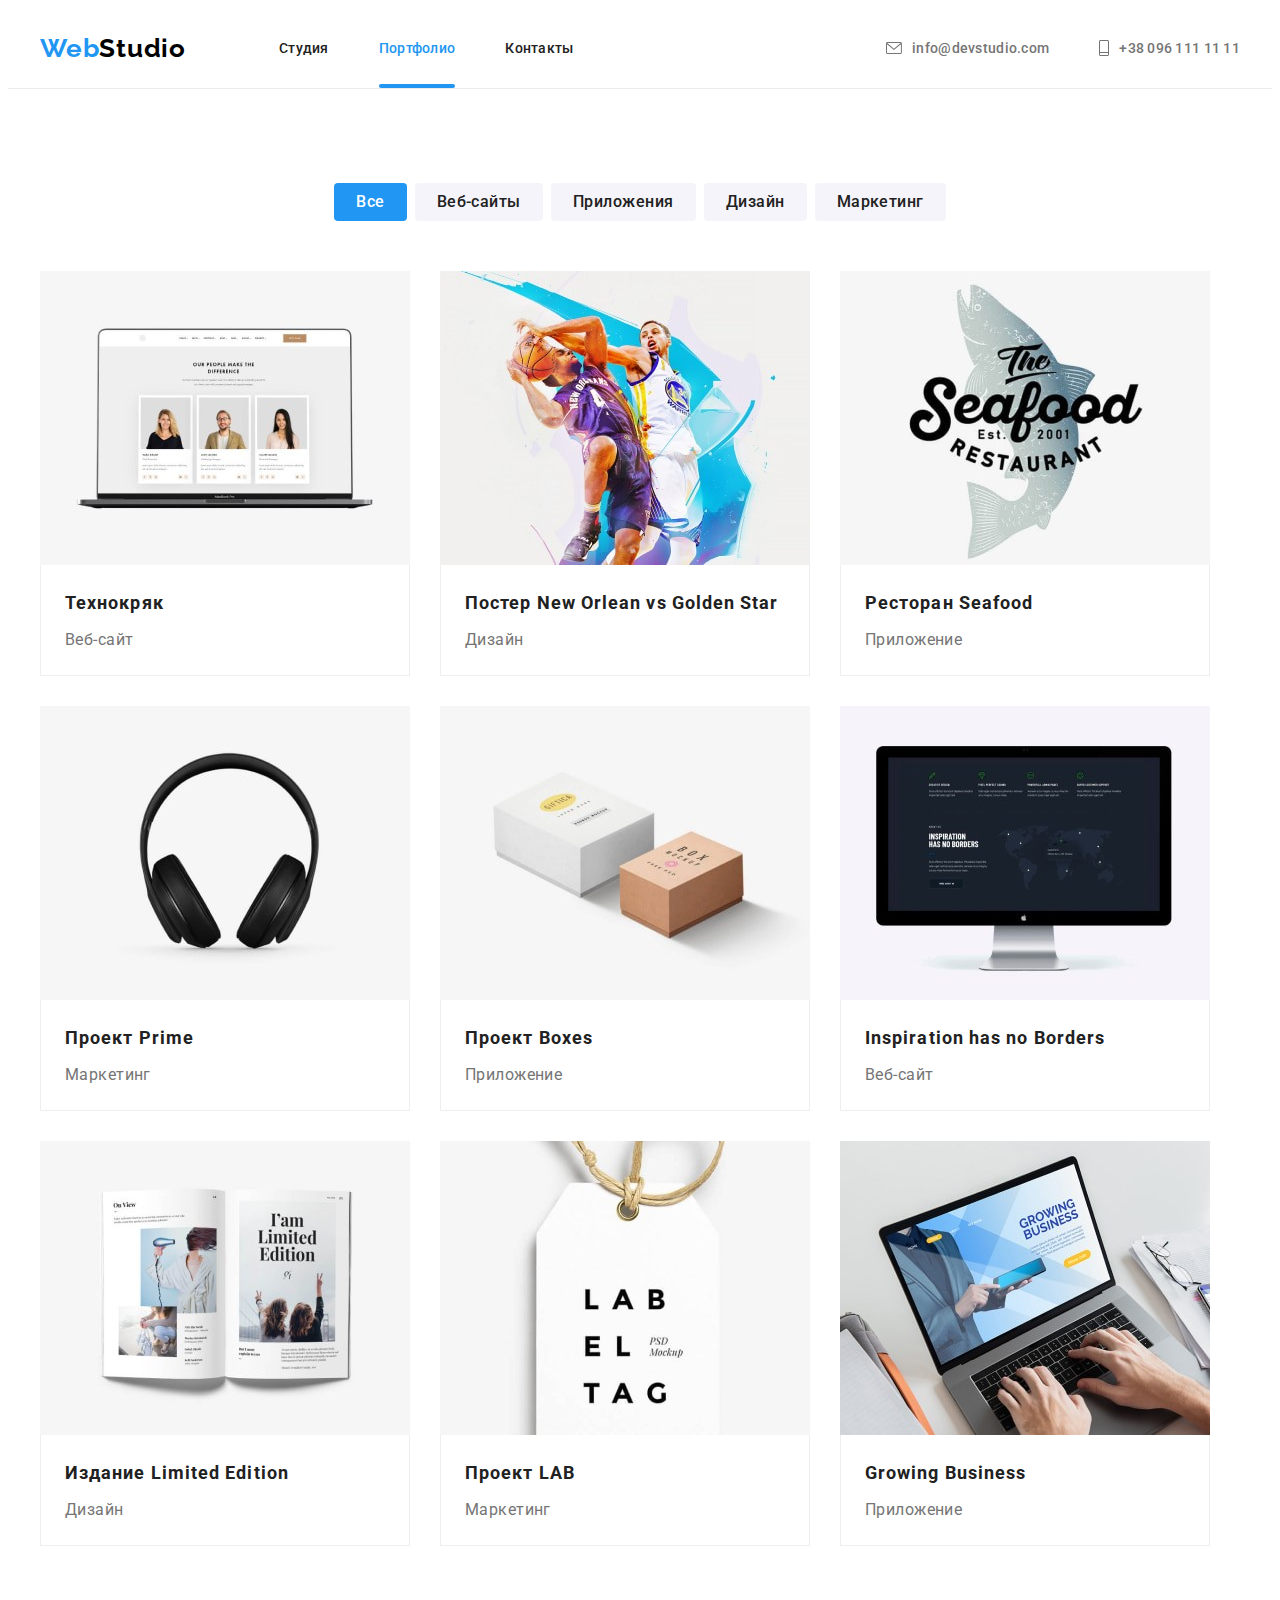
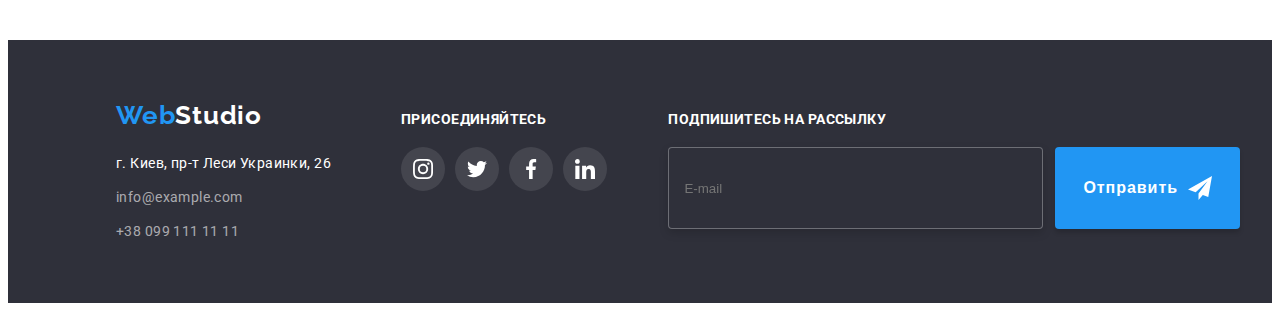
==== commit e7a19ba7: "Дз 8 21.08. 2022 пересдача))" ====
--- a/portfolio.html
+++ b/portfolio.html
@@ -93,200 +93,201 @@
             </li>
           </ul>
 
-          <div class="container">
-            <ul class="portfolio-list list">
-              <li class="portfolio-item">
-                <a class="portfolio-link link" href="#">
-                  <div class="portfolio-animation">
-                    <picture>
-                      <source
-                        srcset="
-                          ./img/our-projecks/img-1_lg@1x.jpg 1x,
-                          ./img/our-projecks/img-1_lg@2x.jpg 2x
-                        "
-                        media="(min-width: 1200px)"
-                      />
-                      <source
-                        srcset="
-                          ./img/our-projecks/img-1_md@1x.jpg 1x,
-                          ./img/our-projecks/img-1_md@2x.jpg 2x
-                        "
-                        media="(min-width: 768px)"
-                      />
-                      <source
-                        srcset="
-                          ./img/our-projecks/img-1_sm@1x.jpg 1x,
-                          ./img/our-projecks/img-1_sm@2x.jpg 2x
-                        "
-                        media="(min-width: 480px)"
-                      />
-                      <img
-                        class="our-team-link"
-                        src="./img/our-projecks/img-1_lg@1x.jpg"
-                        alt="Фото Product Designer "
-                      />
-                    </picture>
-                    <!-- <img
+          <ul class="portfolio-list list">
+            <li class="portfolio-item">
+              <a class="portfolio-link link" href="#">
+                <div class="portfolio-animation">
+                  <picture>
+                    <source
+                      srcset="
+                        ./img/our-projecks/img-1_lg@1x.jpg 1x,
+                        ./img/our-projecks/img-1_lg@2x.jpg 2x
+                      "
+                      media="(min-width: 1200px)"
+                    />
+                    <source
+                      srcset="
+                        ./img/our-projecks/img-1_md@1x.jpg 1x,
+                        ./img/our-projecks/img-1_md@2x.jpg 2x
+                      "
+                      media="(min-width: 768px)"
+                    />
+                    <source
+                      srcset="
+                        ./img/our-projecks/img-1_sm@1x.jpg 1x,
+                        ./img/our-projecks/img-1_sm@2x.jpg 2x
+                      "
+                      media="(min-width: 480px)"
+                    />
+                    <img
+                      class="our-team-link"
+                      src="./img/our-projecks/img-1_lg@1x.jpg"
+                      alt="Фото Product Designer "
+                    />
+                  </picture>
+                  <!-- <img
                       class="main-link"
                       src="./img/our-projecks/img11.jpg"
                       alt="Экран с открытым сайтом"
                       width="370"
                       height="294"
                     /> -->
-                    <div class="overlay">
-                      <p class="overlay-text">
-                        Ресурс предлагает комплексные предложения с разным уровнем функционала и
-                        сервисов. Все это позволит посетителю получить исчерпывающие сведения о
-                        компании или частном лице.
-                      </p>
-                    </div>
-                  </div>
-
-                  <div class="portfolio-card">
-                    <h2 class="main-title-txt">Технокряк</h2>
-                    <p class="main-txt">Веб-сайт</p>
-                  </div></a
-                >
-              </li>
-
-              <li class="portfolio-item">
-                <a class="portfolio-link link" href="#">
-                  <div class="portfolio-animation">
-                    <picture>
-                      <source
-                        srcset="
-                          ./img/our-projecks/img-2_lg@1x.jpg 1x,
-                          ./img/our-projecks/img-2_lg@2x.jpg 2x
-                        "
-                        media="(min-width: 1200px)"
-                      />
-                      <source
-                        srcset="
-                          ./img/our-projecks/img-2_md@1x.jpg 1x,
-                          ./img/our-projecks/img-2_md@2x.jpg 2x
-                        "
-                        media="(min-width: 768px)"
-                      />
-                      <source
-                        srcset="
-                          ./img/our-projecks/img-2_sm@1x.jpg 1x,
-                          ./img/our-projecks/img-2_sm@2x.jpg 2x
-                        "
-                        media="(min-width: 480px)"
-                      />
-                      <img
-                        class="our-team-link"
-                        src="./img/our-projecks/img-2_lg@1x.jpg"
-                        alt="Фото Product Designer "
-                      />
-                    </picture>
-                    <!-- <img
+                  <div class="overlay">
+                    <p class="overlay-text">
+                      Ресурс предлагает комплексные предложения с разным уровнем функционала и
+                      сервисов. Все это позволит посетителю получить исчерпывающие сведения о
+                      компании или частном лице.
+                    </p>
+                  </div>
+                </div>
+
+                <div class="portfolio-card first-card">
+                  <h2 class="main-title-txt">Технокряк</h2>
+                  <p class="main-txt">Веб-сайт</p>
+                </div></a
+              >
+            </li>
+
+            <li class="portfolio-item">
+              <a class="portfolio-link link" href="#">
+                <div class="portfolio-animation">
+                  <picture>
+                    <source
+                      srcset="
+                        ./img/our-projecks/img-2_lg@1x.jpg 1x,
+                        ./img/our-projecks/img-2_lg@2x.jpg 2x
+                      "
+                      media="(min-width: 1200px)"
+                    />
+                    <source
+                      srcset="
+                        ./img/our-projecks/img-2_md@1x.jpg 1x,
+                        ./img/our-projecks/img-2_md@2x.jpg 2x
+                      "
+                      media="(min-width: 768px)"
+                    />
+                    <source
+                      srcset="
+                        ./img/our-projecks/img-2_sm@1x.jpg 1x,
+                        ./img/our-projecks/img-2_sm@2x.jpg 2x
+                      "
+                      media="(min-width: 480px)"
+                    />
+                    <img
+                      class="our-team-link"
+                      src="./img/our-projecks/img-2_lg@1x.jpg"
+                      alt="Фото Product Designer "
+                    />
+                  </picture>
+                  <!-- <img
                       class="main-link"
                       src="./img/our-projecks/img12.jpg"
                       alt="Два баскетболиста с мячом "
                       width="370"
                       height="294"
                     /> -->
-                    <div class="overlay">
-                      <p class="overlay-text">
-                        Ресурс предлагает комплексные предложения с разным уровнем функционала и
-                        сервисов. Все это позволит посетителю получить исчерпывающие сведения о
-                        компании или частном лице.
-                      </p>
-                    </div>
-                  </div>
-                  <div class="portfolio-card">
-                    <h2 class="main-title-txt">Постер New Orlean vs Golden Star</h2>
-                    <p class="main-txt">Дизайн</p>
-                  </div></a
-                >
-              </li>
-
-              <li class="portfolio-item">
-                <a class="portfolio-link link" href="#">
-                  <div class="portfolio-animation">
-                    <picture>
-                      <source
-                        srcset="
-                          ./img\our-projecks\img-3_lg@1x.jpg 1x,
-                          ./img\our-projecks\img-3_lg@2x.jpg 2x
-                        "
-                        media="(min-width: 1200px)"
-                      />
-                      <source
-                        srcset="
-                          ./img\our-projecks\img-3_md@1x.jpg 1x,
-                          ./img\our-projecks\img-3_md@2x.jpg 2x
-                        "
-                        media="(min-width: 768px)"
-                      />
-                      <source
-                        srcset="
-                          ./img\our-projecks\img-3_sm@1x.jpg 1x,
-                          ./img\our-projecks\img-3_sm@2x.jpg 2x
-                        "
-                        media="(min-width: 480px)"
-                      />
-                      <img
-                        class="our-team-link"
-                        src="./img\our-projecks\img-3_lg@1x.jpg"
-                        alt="Фото Product Designer "
-                      />
-                    </picture>
-                    <!-- <img
+                  <div class="overlay">
+                    <p class="overlay-text">
+                      Ресурс предлагает комплексные предложения с разным уровнем функционала и
+                      сервисов. Все это позволит посетителю получить исчерпывающие сведения о
+                      компании или частном лице.
+                    </p>
+                  </div>
+                </div>
+                <div class="portfolio-card">
+                  <h2 class="main-title-txt main-title-second-txt">
+                    Постер New Orlean vs Golden Star
+                  </h2>
+                  <p class="main-txt">Дизайн</p>
+                </div></a
+              >
+            </li>
+
+            <li class="portfolio-item">
+              <a class="portfolio-link link" href="#">
+                <div class="portfolio-animation">
+                  <picture>
+                    <source
+                      srcset="
+                        ./img\our-projecks\img-3_lg@1x.jpg 1x,
+                        ./img\our-projecks\img-3_lg@2x.jpg 2x
+                      "
+                      media="(min-width: 1200px)"
+                    />
+                    <source
+                      srcset="
+                        ./img\our-projecks\img-3_md@1x.jpg 1x,
+                        ./img\our-projecks\img-3_md@2x.jpg 2x
+                      "
+                      media="(min-width: 768px)"
+                    />
+                    <source
+                      srcset="
+                        ./img\our-projecks\img-3_sm@1x.jpg 1x,
+                        ./img\our-projecks\img-3_sm@2x.jpg 2x
+                      "
+                      media="(min-width: 480px)"
+                    />
+                    <img
+                      class="our-team-link"
+                      src="./img\our-projecks\img-3_lg@1x.jpg"
+                      alt="Фото Product Designer "
+                    />
+                  </picture>
+                  <!-- <img
                       class="main-link"
                       src="./img/our-projecks/img13.jpg"
                       alt="Изображени рыбы на логотипе"
                       width="370"
                       height="294"
                     /> -->
-                    <div class="overlay">
-                      <p class="overlay-text">
-                        Ресурс предлагает комплексные предложения с разным уровнем функционала и
-                        сервисов. Все это позволит посетителю получить исчерпывающие сведения о
-                        компании или частном лице.
-                      </p>
-                    </div>
-                  </div>
-                  <div class="portfolio-card">
-                    <h2 class="main-title-txt">Ресторан Seafood</h2>
-                    <p class="main-txt">Приложение</p>
-                  </div></a
-                >
-              </li>
-
-              <li class="portfolio-item">
-                <a class="portfolio-link link" href="#">
-                  <div class="portfolio-animation">
-                    <picture>
-                      <source
-                        srcset="
-                          ./img/our-projecks/img-4_lg@1x.jpg 1x,
-                          ./img/our-projecks/img-4_lg@2x.jpg 2x
-                        "
-                        media="(min-width: 1200px)"
-                      />
-                      <source
-                        srcset="
-                          ./img/our-projecks/img-4_md@1x.jpg 1x,
-                          ./img/our-projecks/img-4_md@2x.jpg 2x
-                        "
-                        media="(min-width: 768px)"
-                      />
-                      <source
-                        srcset="
-                          ./img/our-projecks/img-4_sm@1x.jpg 1x,
-                          ./img/our-projecks/img-4_sm@2x.jpg 2x
-                        "
-                        media="(min-width: 480px)"
-                      />
-                      <img
-                        class="our-team-link"
-                        src="./img/our-projecks/img-4_lg@1x.jpg"
-                        alt="Фото Product Designer "
-                      />
-                    </picture>
-                    <!-- <img
+                  <div class="overlay">
+                    <p class="overlay-text">
+                      Ресурс предлагает комплексные предложения с разным уровнем функционала и
+                      сервисов. Все это позволит посетителю получить исчерпывающие сведения о
+                      компании или частном лице.
+                    </p>
+                  </div>
+                </div>
+                <div class="portfolio-card">
+                  <h2 class="main-title-txt">Ресторан Seafood</h2>
+                  <p class="main-txt">Приложение</p>
+                </div></a
+              >
+            </li>
+
+            <li class="portfolio-item">
+              <a class="portfolio-link link" href="#">
+                <div class="portfolio-animation">
+                  <picture>
+                    <source
+                      srcset="
+                        ./img/our-projecks/img-4_lg@1x.jpg 1x,
+                        ./img/our-projecks/img-4_lg@2x.jpg 2x
+                      "
+                      media="(min-width: 1200px)"
+                    />
+                    <source
+                      srcset="
+                        ./img/our-projecks/img-4_md@1x.jpg 1x,
+                        ./img/our-projecks/img-4_md@2x.jpg 2x
+                      "
+                      media="(min-width: 768px)"
+                    />
+                    <source
+                      srcset="
+                        ./img/our-projecks/img-4_sm@1x.jpg 1x,
+                        ./img/our-projecks/img-4_sm@2x.jpg 2x
+                      "
+                      media="(min-width: 480px)"
+                    />
+                    <img
+                      class="our-team-link"
+                      src="./img/our-projecks/img-4_lg@1x.jpg"
+                      alt="Фото Product Designer "
+                    />
+                  </picture>
+                  <!-- <img
                       class="main-link"
                       src="./img/our-projecks/img14.jpg"
                       alt="Наушники"
@@ -294,285 +295,284 @@
                       height="294"
                     /> -->
 
-                    <div class="overlay">
-                      <p class="overlay-text">
-                        Ресурс предлагает комплексные предложения с разным уровнем функционала и
-                        сервисов. Все это позволит посетителю получить исчерпывающие сведения о
-                        компании или частном лице.
-                      </p>
-                    </div>
-                  </div>
-                  <div class="portfolio-card">
-                    <h2 class="main-title-txt">Проект Prime</h2>
-                    <p class="main-txt">Маркетинг</p>
-                  </div></a
-                >
-              </li>
-
-              <li class="portfolio-item">
-                <a class="portfolio-link link" href="#">
-                  <div class="portfolio-animation">
-                    <picture>
-                      <source
-                        srcset="
-                          ./img/our-projecks/img-5_lg@1x.jpg 1x,
-                          ./img/our-projecks/img-5_lg@2x.jpg 2x
-                        "
-                        media="(min-width: 1200px)"
-                      />
-                      <source
-                        srcset="
-                          ./img/our-projecks/img-5_md@1x.jpg 1x,
-                          ./img/our-projecks/img-5_md@2x.jpg 2x
-                        "
-                        media="(min-width: 768px)"
-                      />
-                      <source
-                        srcset="
-                          ./img/our-projecks/img-5_sm@1x.jpg 1x,
-                          ./img/our-projecks/img-5_sm@2x.jpg 2x
-                        "
-                        media="(min-width: 480px)"
-                      />
-                      <img
-                        class="our-team-link"
-                        src="./img/our-projecks/img-5_lg@1x.jpg"
-                        alt="Фото Product Designer "
-                      />
-                    </picture>
-                    <!-- <img
+                  <div class="overlay">
+                    <p class="overlay-text">
+                      Ресурс предлагает комплексные предложения с разным уровнем функционала и
+                      сервисов. Все это позволит посетителю получить исчерпывающие сведения о
+                      компании или частном лице.
+                    </p>
+                  </div>
+                </div>
+                <div class="portfolio-card">
+                  <h2 class="main-title-txt">Проект Prime</h2>
+                  <p class="main-txt">Маркетинг</p>
+                </div></a
+              >
+            </li>
+
+            <li class="portfolio-item">
+              <a class="portfolio-link link" href="#">
+                <div class="portfolio-animation">
+                  <picture>
+                    <source
+                      srcset="
+                        ./img/our-projecks/img-5_lg@1x.jpg 1x,
+                        ./img/our-projecks/img-5_lg@2x.jpg 2x
+                      "
+                      media="(min-width: 1200px)"
+                    />
+                    <source
+                      srcset="
+                        ./img/our-projecks/img-5_md@1x.jpg 1x,
+                        ./img/our-projecks/img-5_md@2x.jpg 2x
+                      "
+                      media="(min-width: 768px)"
+                    />
+                    <source
+                      srcset="
+                        ./img/our-projecks/img-5_sm@1x.jpg 1x,
+                        ./img/our-projecks/img-5_sm@2x.jpg 2x
+                      "
+                      media="(min-width: 480px)"
+                    />
+                    <img
+                      class="our-team-link"
+                      src="./img/our-projecks/img-5_lg@1x.jpg"
+                      alt="Фото Product Designer "
+                    />
+                  </picture>
+                  <!-- <img
                       class="main-link"
                       src="./img/our-projecks/img15.jpg"
                       alt="Коробки"
                       width="370"
                       height="294"
                     /> -->
-                    <div class="overlay">
-                      <p class="overlay-text">
-                        Ресурс предлагает комплексные предложения с разным уровнем функционала и
-                        сервисов. Все это позволит посетителю получить исчерпывающие сведения о
-                        компании или частном лице.
-                      </p>
-                    </div>
-                  </div>
-                  <div class="portfolio-card">
-                    <h2 class="main-title-txt">Проект Boxes</h2>
-                    <p class="main-txt">Приложение</p>
-                  </div></a
-                >
-              </li>
-
-              <li class="portfolio-item">
-                <a class="portfolio-link link" href="#">
-                  <div class="portfolio-animation">
-                    <picture>
-                      <source
-                        srcset="
-                          ./img/our-projecks/img-6_lg@1x.jpg 1x,
-                          ./img/our-projecks/img-6_lg@2x.jpg 2x
-                        "
-                        media="(min-width: 1200px)"
-                      />
-                      <source
-                        srcset="
-                          ./img/our-projecks/img-6_md@1x.jpg 1x,
-                          ./img/our-projecks/img-6_md@2x.jpg 2x
-                        "
-                        media="(min-width: 768px)"
-                      />
-                      <source
-                        srcset="
-                          ./img/our-projecks/img-6_sm@1x.jpg 1x,
-                          ./img/our-projecks/img-6_sm@2x.jpg 2x
-                        "
-                        media="(min-width: 480px)"
-                      />
-                      <img
-                        class="our-team-link"
-                        src="./img/our-projecks/img-6_lg@1x.jpg"
-                        alt="Фото Product Designer "
-                      />
-                    </picture>
-                    <!-- <img
+                  <div class="overlay">
+                    <p class="overlay-text">
+                      Ресурс предлагает комплексные предложения с разным уровнем функционала и
+                      сервисов. Все это позволит посетителю получить исчерпывающие сведения о
+                      компании или частном лице.
+                    </p>
+                  </div>
+                </div>
+                <div class="portfolio-card">
+                  <h2 class="main-title-txt">Проект Boxes</h2>
+                  <p class="main-txt">Приложение</p>
+                </div></a
+              >
+            </li>
+
+            <li class="portfolio-item">
+              <a class="portfolio-link link" href="#">
+                <div class="portfolio-animation">
+                  <picture>
+                    <source
+                      srcset="
+                        ./img/our-projecks/img-6_lg@1x.jpg 1x,
+                        ./img/our-projecks/img-6_lg@2x.jpg 2x
+                      "
+                      media="(min-width: 1200px)"
+                    />
+                    <source
+                      srcset="
+                        ./img/our-projecks/img-6_md@1x.jpg 1x,
+                        ./img/our-projecks/img-6_md@2x.jpg 2x
+                      "
+                      media="(min-width: 768px)"
+                    />
+                    <source
+                      srcset="
+                        ./img/our-projecks/img-6_sm@1x.jpg 1x,
+                        ./img/our-projecks/img-6_sm@2x.jpg 2x
+                      "
+                      media="(min-width: 480px)"
+                    />
+                    <img
+                      class="our-team-link"
+                      src="./img/our-projecks/img-6_lg@1x.jpg"
+                      alt="Фото Product Designer "
+                    />
+                  </picture>
+                  <!-- <img
                       class="main-link"
                       src="./img/our-projecks/img16.jpg"
                       alt="Веб-сайт на мониторе"
                       width="370"
                       height="294"
                     /> -->
-                    <div class="overlay">
-                      <p class="overlay-text">
-                        Ресурс предлагает комплексные предложения с разным уровнем функционала и
-                        сервисов. Все это позволит посетителю получить исчерпывающие сведения о
-                        компании или частном лице.
-                      </p>
-                    </div>
-                  </div>
-                  <div class="portfolio-card">
-                    <h2 class="main-title-txt">Inspiration has no Borders</h2>
-                    <p class="main-txt">Веб-сайт</p>
-                  </div></a
-                >
-              </li>
-
-              <li class="portfolio-item">
-                <a class="portfolio-link link" href="#">
-                  <div class="portfolio-animation">
-                    <picture>
-                      <source
-                        srcset="
-                          ./img/our-projecks/img-7_lg@1x.jpg 1x,
-                          ./img/our-projecks/img-7_lg@2x.jpg 2x
-                        "
-                        media="(min-width: 1200px)"
-                      />
-                      <source
-                        srcset="
-                          ./img/our-projecks/img-7_md@1x.jpg 1x,
-                          ./img/our-projecks/img-7_md@2x.jpg 2x
-                        "
-                        media="(min-width: 768px)"
-                      />
-                      <source
-                        srcset="
-                          ./img/our-projecks/img-7_sm@1x.jpg 1x,
-                          ./img/our-projecks/img-7_sm@2x.jpg 2x
-                        "
-                        media="(min-width: 480px)"
-                      />
-                      <img
-                        class="our-team-link"
-                        src="./img/our-projecks/img-7_lg@1x.jpg"
-                        alt="Фото Product Designer "
-                      />
-                    </picture>
-                    <!-- <img
+                  <div class="overlay">
+                    <p class="overlay-text">
+                      Ресурс предлагает комплексные предложения с разным уровнем функционала и
+                      сервисов. Все это позволит посетителю получить исчерпывающие сведения о
+                      компании или частном лице.
+                    </p>
+                  </div>
+                </div>
+                <div class="portfolio-card">
+                  <h2 class="main-title-txt">Inspiration has no Borders</h2>
+                  <p class="main-txt">Веб-сайт</p>
+                </div></a
+              >
+            </li>
+
+            <li class="portfolio-item">
+              <a class="portfolio-link link" href="#">
+                <div class="portfolio-animation">
+                  <picture>
+                    <source
+                      srcset="
+                        ./img/our-projecks/img-7_lg@1x.jpg 1x,
+                        ./img/our-projecks/img-7_lg@2x.jpg 2x
+                      "
+                      media="(min-width: 1200px)"
+                    />
+                    <source
+                      srcset="
+                        ./img/our-projecks/img-7_md@1x.jpg 1x,
+                        ./img/our-projecks/img-7_md@2x.jpg 2x
+                      "
+                      media="(min-width: 768px)"
+                    />
+                    <source
+                      srcset="
+                        ./img/our-projecks/img-7_sm@1x.jpg 1x,
+                        ./img/our-projecks/img-7_sm@2x.jpg 2x
+                      "
+                      media="(min-width: 480px)"
+                    />
+                    <img
+                      class="our-team-link"
+                      src="./img/our-projecks/img-7_lg@1x.jpg"
+                      alt="Фото Product Designer "
+                    />
+                  </picture>
+                  <!-- <img
                       class="main-link"
                       src="./img/our-projecks/img17.jpg"
                       alt="Журнал со статьями"
                       width="370"
                       height="294"
                     /> -->
-                    <div class="overlay">
-                      <p class="overlay-text">
-                        Ресурс предлагает комплексные предложения с разным уровнем функционала и
-                        сервисов. Все это позволит посетителю получить исчерпывающие сведения о
-                        компании или частном лице.
-                      </p>
-                    </div>
-                  </div>
-                  <div class="portfolio-card">
-                    <h2 class="main-title-txt">Издание Limited Edition</h2>
-                    <p class="main-txt">Дизайн</p>
-                  </div></a
-                >
-              </li>
-
-              <li class="portfolio-item">
-                <a class="portfolio-link link" href="#">
-                  <div class="portfolio-animation">
-                    <picture>
-                      <source
-                        srcset="
-                          ./img/our-projecks/img-8_lg@1x.jpg 1x,
-                          ./img/our-projecks/img-8_lg@2x.jpg 2x
-                        "
-                        media="(min-width: 1200px)"
-                      />
-                      <source
-                        srcset="
-                          ./img/our-projecks/img-8_md@1x.jpg 1x,
-                          ./img/our-projecks/img-8_md@2x.jpg 2x
-                        "
-                        media="(min-width: 768px)"
-                      />
-                      <source
-                        srcset="
-                          ./img/our-projecks/img-8_sm@1x.jpg 1x,
-                          ./img/our-projecks/img-8_sm@2x.jpg 2x
-                        "
-                        media="(min-width: 480px)"
-                      />
-                      <img
-                        class="our-team-link"
-                        src="./img/our-projecks/img-8_lg@1x.jpg"
-                        alt="Фото Product Designer "
-                      />
-                    </picture>
-                    <!-- <img
+                  <div class="overlay">
+                    <p class="overlay-text">
+                      Ресурс предлагает комплексные предложения с разным уровнем функционала и
+                      сервисов. Все это позволит посетителю получить исчерпывающие сведения о
+                      компании или частном лице.
+                    </p>
+                  </div>
+                </div>
+                <div class="portfolio-card">
+                  <h2 class="main-title-txt">Издание Limited Edition</h2>
+                  <p class="main-txt">Дизайн</p>
+                </div></a
+              >
+            </li>
+
+            <li class="portfolio-item">
+              <a class="portfolio-link link" href="#">
+                <div class="portfolio-animation">
+                  <picture>
+                    <source
+                      srcset="
+                        ./img/our-projecks/img-8_lg@1x.jpg 1x,
+                        ./img/our-projecks/img-8_lg@2x.jpg 2x
+                      "
+                      media="(min-width: 1200px)"
+                    />
+                    <source
+                      srcset="
+                        ./img/our-projecks/img-8_md@1x.jpg 1x,
+                        ./img/our-projecks/img-8_md@2x.jpg 2x
+                      "
+                      media="(min-width: 768px)"
+                    />
+                    <source
+                      srcset="
+                        ./img/our-projecks/img-8_sm@1x.jpg 1x,
+                        ./img/our-projecks/img-8_sm@2x.jpg 2x
+                      "
+                      media="(min-width: 480px)"
+                    />
+                    <img
+                      class="our-team-link"
+                      src="./img/our-projecks/img-8_lg@1x.jpg"
+                      alt="Фото Product Designer "
+                    />
+                  </picture>
+                  <!-- <img
                       class="main-link"
                       src="./img/our-projecks/img18.jpg"
                       alt="Бирка с названием компании"
                       width="370"
                       height="294"
                     /> -->
-                    <div class="overlay">
-                      <p class="overlay-text">
-                        Ресурс предлагает комплексные предложения с разным уровнем функционала и
-                        сервисов. Все это позволит посетителю получить исчерпывающие сведения о
-                        компании или частном лице.
-                      </p>
-                    </div>
-                  </div>
-                  <div class="portfolio-card">
-                    <h2 class="main-title-txt">Проект LAB</h2>
-                    <p class="main-txt">Маркетинг</p>
-                  </div></a
-                >
-              </li>
-
-              <li class="portfolio-item">
-                <a class="portfolio-link link" href="#">
-                  <div class="portfolio-animation">
-                    <picture>
-                      <source
-                        srcset="
-                          ./img/our-projecks/img-9_lg@1x.jpg 1x,
-                          ./img/our-projecks/img-9_lg@2x.jpg 2x
-                        "
-                        media="(min-width: 1200px)"
-                      />
-                      <source
-                        srcset="
-                          ./img/our-projecks/img-9_md@1x.jpg 1x,
-                          ./img/our-projecks/img-9_md@2x.jpg 2x
-                        "
-                        media="(min-width: 768px)"
-                      />
-                      <source
-                        srcset="
-                          ./img/our-projecks/img-9_sm@1x.jpg 1x,
-                          ./img/our-projecks/img-9_sm@2x.jpg 2x
-                        "
-                        media="(min-width: 480px)"
-                      />
-                      <img
-                        class="our-team-link"
-                        src="./img/our-projecks/img-9_lg@1x.jpg"
-                        alt="Фото Product Designer "
-                      />
-                    </picture>
-                    <!-- <img
+                  <div class="overlay">
+                    <p class="overlay-text">
+                      Ресурс предлагает комплексные предложения с разным уровнем функционала и
+                      сервисов. Все это позволит посетителю получить исчерпывающие сведения о
+                      компании или частном лице.
+                    </p>
+                  </div>
+                </div>
+                <div class="portfolio-card">
+                  <h2 class="main-title-txt">Проект LAB</h2>
+                  <p class="main-txt">Маркетинг</p>
+                </div></a
+              >
+            </li>
+
+            <li class="portfolio-item">
+              <a class="portfolio-link link" href="#">
+                <div class="portfolio-animation">
+                  <picture>
+                    <source
+                      srcset="
+                        ./img/our-projecks/img-9_lg@1x.jpg 1x,
+                        ./img/our-projecks/img-9_lg@2x.jpg 2x
+                      "
+                      media="(min-width: 1200px)"
+                    />
+                    <source
+                      srcset="
+                        ./img/our-projecks/img-9_md@1x.jpg 1x,
+                        ./img/our-projecks/img-9_md@2x.jpg 2x
+                      "
+                      media="(min-width: 768px)"
+                    />
+                    <source
+                      srcset="
+                        ./img/our-projecks/img-9_sm@1x.jpg 1x,
+                        ./img/our-projecks/img-9_sm@2x.jpg 2x
+                      "
+                      media="(min-width: 480px)"
+                    />
+                    <img
+                      class="our-team-link"
+                      src="./img/our-projecks/img-9_lg@1x.jpg"
+                      alt="Фото Product Designer "
+                    />
+                  </picture>
+                  <!-- <img
                       class="main-link"
                       src="./img/our-projecks/img19.jpg"
                       alt="Парень работает на ноутбуке"
                     /> -->
-                    <div class="overlay">
-                      <p class="overlay-text">
-                        Ресурс предлагает комплексные предложения с разным уровнем функционала и
-                        сервисов. Все это позволит посетителю получить исчерпывающие сведения о
-                        компании или частном лице.
-                      </p>
-                    </div>
-                  </div>
-                  <div class="portfolio-card">
-                    <h2 class="main-title-txt">Growing Business</h2>
-                    <p class="main-txt">Приложение</p>
-                  </div></a
-                >
-              </li>
-            </ul>
-          </div>
+                  <div class="overlay">
+                    <p class="overlay-text">
+                      Ресурс предлагает комплексные предложения с разным уровнем функционала и
+                      сервисов. Все это позволит посетителю получить исчерпывающие сведения о
+                      компании или частном лице.
+                    </p>
+                  </div>
+                </div>
+                <div class="portfolio-card">
+                  <h2 class="main-title-txt">Growing Business</h2>
+                  <p class="main-txt">Приложение</p>
+                </div></a
+              >
+            </li>
+          </ul>
         </div>
       </section>
     </main>
--- a/css/main.min.css
+++ b/css/main.min.css
@@ -1 +1 @@
-.visually-hidden{position:absolute;width:1px;height:1px;margin:-1px;border:0;padding:0;white-space:nowrap;-webkit-clip-path:inset(100%);clip-path:inset(100%);clip:rect(0 0 0 0);overflow:hidden}:root{--main-front: "Roboto", sans-serif;--secondary-front: "Raleway", sans-serif;--contacts-txt-cl: rgba(255, 255, 255, 0.6);--maim-txt-cl: #212121;--p-txt-cl: #757575;--logo-txt-cl: #000000;--dark-bg-cl: #2f303a;--our-team-bg-cl: #f5f4fa;--header-bg-cl: #ffffff;--button-bg-cl: #2196f3;--line-bg-cl: #e5e5e5;--button-main-bg-cl: #188ce8;--icons-bg-cl: #afb1b8;--anim-fast: 250ms cubic-bezier(0.4, 0, 0.2, 1)}body{font-family:var(--main-front);color:var(--maim-txt-cl);background-color:var(--header-bg-cl);font-size:14px;letter-spacing:.03em}h1,h2,h3,h4,h5,h6,p{margin:0}.link{text-decoration:none;color:currentColor}.list{list-style:none;padding:0;margin:0}img{display:block;max-width:100%;height:auto;-o-object-fit:contain;object-fit:contain;-o-object-position:center;object-position:center}.menu-button{display:-webkit-inline-box;display:-ms-inline-flexbox;display:inline-flex;-webkit-box-pack:center;-ms-flex-pack:center;justify-content:center;-webkit-box-align:center;-ms-flex-align:center;align-items:center;width:40px;height:40px;background-color:rgba(0,0,0,0);border:none;cursor:pointer;margin-left:auto}@media screen and (min-width: 767px){.menu-button{display:none}}.menu-button:focus,.menu-button:hover{fill:var(--button-bg-cl)}.menu-overlay{position:fixed;top:0;left:0;z-index:100;width:100%;height:100%;opacity:0;pointer-events:none;visibility:hidden}@media screen and (min-width: 767px){.menu-overlay{display:none}}.menu-overlay.is-open{opacity:1;pointer-events:initial;visibility:visible}.menu-container{display:-webkit-box;display:-ms-flexbox;display:flex;-webkit-box-orient:vertical;-webkit-box-direction:normal;-ms-flex-direction:column;flex-direction:column;max-width:480px;padding:0 10px 48px 40px;height:100%;-webkit-transition:-webkit-transform var(--anim-fast);transition:-webkit-transform var(--anim-fast);transition:transform var(--anim-fast);transition:transform var(--anim-fast), -webkit-transform var(--anim-fast);background:#fff;-webkit-box-shadow:0px 4px 8px rgba(0,0,0,.04),0px 2px 4px rgba(0,0,0,.08),0px 1px 3px rgba(0,0,0,.16);box-shadow:0px 4px 8px rgba(0,0,0,.04),0px 2px 4px rgba(0,0,0,.08),0px 1px 3px rgba(0,0,0,.16)}.menu-overlay .is-open .menu-container{-webkit-transform:translateX(0);transform:translateX(0)}.mobile-list{margin-bottom:auto}.mobile-link{font-weight:500;font-size:40px;line-height:1.175;letter-spacing:.02em}.mobile-link:hover,.mobile-link:focus{color:var(--button-bg-cl)}.mobile-link-current{font-weight:500;font-size:40px;line-height:1.175;letter-spacing:.02em}.mobile-link-current:hover,.mobile-link-current:focus{color:var(--button-bg-cl)}.mobile-item{margin-bottom:32px}.mobile-item:last-child{margin-bottom:0}.mobile-adress-item{margin-bottom:32px}.mobile-adress-tell-item{margin-bottom:64px}.mobile-adress-mail-link{font-weight:500;font-size:34px;line-height:1.1764705882;letter-spacing:.02em;color:var(--button-bg-cl)}.mobile-adress-link{font-weight:500;font-size:24px;line-height:1.1666666667;letter-spacing:.02em;color:var(--p-txt-cl)}.mobile-social-list{display:-webkit-box;display:-ms-flexbox;display:flex;-ms-flex-wrap:wrap;flex-wrap:wrap;gap:20px}.mobile-social-item:not(:last-child) .mobile-social-link{display:-webkit-box;display:-ms-flexbox;display:flex;padding-right:10px;border-right:1px solid rgba(33,33,33,.2)}.mobile-social-link{font-weight:500;font-size:18px;line-height:1.2222222222;letter-spacing:.02em;color:var(--button-bg-cl)}.section{padding-top:94px;padding-bottom:94px}.container{padding-left:15px;padding-right:15px;margin-left:auto;margin-right:auto}@media screen and (min-width: 480px){.container{width:480px}}@media screen and (min-width: 768px){.container{width:768px}}@media screen and (min-width: 1200px){.container{width:1200px}}.header{border-bottom:1px solid #ececec}.header-container{display:-webkit-box;display:-ms-flexbox;display:flex;-webkit-box-align:center;-ms-flex-align:center;align-items:center}.header-list{display:-webkit-box;display:-ms-flexbox;display:flex}@media screen and (max-width: 767px){.header-list{display:none}}.header-item{margin-right:50px}.header-nav{margin-right:auto;display:-webkit-box;display:-ms-flexbox;display:flex;-webkit-box-align:center;-ms-flex-align:center;align-items:center}.header-link{padding-top:32px;padding-bottom:32px;font-weight:500;font-size:14px;line-height:1.1428571429;letter-spacing:.02em;color:var(--maim-txt-cl);-webkit-transition:color var(--anim-fast);transition:color var(--anim-fast)}.header-link:hover,.header-link:focus{color:var(--button-bg-cl)}.header-link-current{position:relative;color:var(--button-bg-cl)}.header-link-current::after{content:"";display:block;position:absolute;bottom:0;left:0;width:100%;height:4px;border-radius:2px;background-color:var(--button-bg-cl)}.header-contacts{display:-webkit-box;display:-ms-flexbox;display:flex;-webkit-box-align:center;-ms-flex-align:center;align-items:center}@media screen and (max-width: 767px){.header-contacts{display:none}}@media screen and (min-width: 768px)and (max-width: 1199px){.header-contacts{display:block}}.header:last-child{margin-right:0}.logo-link{font-family:var(--secondary-front);font-weight:700;font-size:26px;line-height:1.1923076923;letter-spacing:.03em;color:var(--logo-txt-cl);margin-right:93px}@media screen and (min-width: 768px)and (max-width: 1199px){.logo-link{margin-right:88px}}.logo-header-style{font-weight:700;font-size:26px;line-height:1.1923076923;letter-spacing:.03em;color:var(--button-bg-cl)}.contacts-link{display:-webkit-box;display:-ms-flexbox;display:flex;-webkit-box-align:center;-ms-flex-align:center;align-items:center;padding-top:32px;padding-bottom:32px;font-weight:500;font-size:14px;line-height:1.1428571429;letter-spacing:.02em;color:var(--p-txt-cl);-webkit-transition:color var(--anim-fast);transition:color var(--anim-fast)}@media screen and (min-width: 768px)and (max-width: 1199px){.contacts-link{padding-top:5px;padding-bottom:21px}}.contacts-link:focus,.contacts-link:hover{color:var(--button-bg-cl)}.contacts-item{-webkit-box-align:center;-ms-flex-align:center;align-items:center}.contacts-item+.contacts-item{margin-left:50px}@media screen and (min-width: 768px)and (max-width: 1199px){.contacts-item+.contacts-item{margin-left:0}}.contacts-link-maill{display:-webkit-box;display:-ms-flexbox;display:flex;-webkit-box-align:center;-ms-flex-align:center;align-items:center;padding-top:32px;padding-bottom:32px;font-weight:500;font-size:14px;line-height:1.1428571429;letter-spacing:.02em;color:var(--p-txt-cl);-webkit-transition:color var(--anim-fast);transition:color var(--anim-fast)}@media screen and (min-width: 768px)and (max-width: 1199px){.contacts-link-maill{padding-top:21px;padding-bottom:5px}}.contacts-link-maill:hover,.contacts-link-maill:focus{color:var(--button-bg-cl)}.hero-overley{max-width:1600px;height:600px;background-color:rgba(47,48,58,.4);background-repeat:no-repeat;background-position:center;background-size:cover;margin-left:auto;margin-right:auto;background-image:-webkit-gradient(linear, left top, right top, from(rgba(47, 48, 58, 0.4)), to(rgba(47, 48, 58, 0.4))),url(../../img/hero/Img@logo_1x-sm.jpg);background-image:linear-gradient(to right, rgba(47, 48, 58, 0.4), rgba(47, 48, 58, 0.4)),url(../../img/hero/Img@logo_1x-sm.jpg)}@media(min-device-pixel-ratio: 2),(-webkit-min-device-pixel-ratio: 2),(min-resolution: 192dpi),(min-resolution: 2dppx){.hero-overley{background-image:-webkit-gradient(linear, left top, right top, from(rgba(47, 48, 58, 0.4)), to(rgba(47, 48, 58, 0.4))),url(../../img/hero/Img@logo_2x-sm.jpg);background-image:linear-gradient(to right, rgba(47, 48, 58, 0.4), rgba(47, 48, 58, 0.4)),url(../../img/hero/Img@logo_2x-sm.jpg)}}@media screen and (min-width: 768px){.hero-overley{background-image:-webkit-gradient(linear, left top, right top, from(rgba(47, 48, 58, 0.4)), to(rgba(47, 48, 58, 0.4))),url(../../img/hero/Img@logo_1x-md.jpg);background-image:linear-gradient(to right, rgba(47, 48, 58, 0.4), rgba(47, 48, 58, 0.4)),url(../../img/hero/Img@logo_1x-md.jpg)}}@media screen and (min-width: 768px)and (min-device-pixel-ratio: 2),screen and (min-width: 768px)and (-webkit-min-device-pixel-ratio: 2),screen and (min-width: 768px)and (min-resolution: 192dpi),screen and (min-width: 768px)and (min-resolution: 2dppx){.hero-overley{background-image:-webkit-gradient(linear, left top, right top, from(rgba(47, 48, 58, 0.4)), to(rgba(47, 48, 58, 0.4))),url(../../img/hero/Img@logo_2x-md.jpg);background-image:linear-gradient(to right, rgba(47, 48, 58, 0.4), rgba(47, 48, 58, 0.4)),url(../../img/hero/Img@logo_2x-md.jpg)}}@media screen and (min-width: 1200px){.hero-overley{background-image:-webkit-gradient(linear, left top, right top, from(rgba(47, 48, 58, 0.4)), to(rgba(47, 48, 58, 0.4))),url(../../img/hero/Img@logo_1x-lg.jpg);background-image:linear-gradient(to right, rgba(47, 48, 58, 0.4), rgba(47, 48, 58, 0.4)),url(../../img/hero/Img@logo_1x-lg.jpg)}}@media screen and (min-width: 1200px)and (min-device-pixel-ratio: 2),screen and (min-width: 1200px)and (-webkit-min-device-pixel-ratio: 2),screen and (min-width: 1200px)and (min-resolution: 192dpi),screen and (min-width: 1200px)and (min-resolution: 2dppx){.hero-overley{background-image:-webkit-gradient(linear, left top, right top, from(rgba(47, 48, 58, 0.4)), to(rgba(47, 48, 58, 0.4))),url(../../img/hero/Img@logo_2x-lg.jpg);background-image:linear-gradient(to right, rgba(47, 48, 58, 0.4), rgba(47, 48, 58, 0.4)),url(../../img/hero/Img@logo_2x-lg.jpg)}}.hero{text-align:center;padding:200px 0}.main-title{margin-bottom:30px;margin-left:auto;margin-right:auto;font-weight:900;letter-spacing:.06em;color:var(--header-bg-cl);text-transform:uppercase}@media screen and (min-width: 480px){.main-title{font-size:26px;line-height:1.6153846154;width:360px}}@media screen and (min-width: 1200px){.main-title{font-size:44px;line-height:1.3636363636;width:696px}}.hero-button{padding-top:10px;padding-right:32px;padding-bottom:10px;padding-left:32px;font-family:inherit;font-weight:700;font-size:16px;line-height:1.875;letter-spacing:.06em;color:var(--header-bg-cl);background-color:var(--button-bg-cl);cursor:pointer;-webkit-box-shadow:0px 4px 4px rgba(0,0,0,.15);box-shadow:0px 4px 4px rgba(0,0,0,.15);border-radius:4px;border:none;-webkit-transition:background-color var(--anim-fast);transition:background-color var(--anim-fast)}.hero-button:hover,.hero-button:focus{background-color:var(--button-main-bg-cl)}@media screen and (min-width: 480px){.about{padding-top:60px;padding-bottom:60px}}@media screen and (min-width: 1200px){.about{padding-top:94;padding-bottom:0}}@media screen and (min-width: 480px){.about__list{display:-webkit-box;display:-ms-flexbox;display:flex;-ms-flex-wrap:wrap;flex-wrap:wrap;-webkit-box-pack:center;-ms-flex-pack:center;justify-content:center;gap:30px}}@media screen and (min-width: 1200px){.about__list{display:-webkit-box;display:-ms-flexbox;display:flex;-webkit-box-pack:start;-ms-flex-pack:start;justify-content:flex-start;gap:30px}}@media screen and (min-width: 480px){.about__list-item{-ms-flex-preferred-size:450px;flex-basis:450px}}@media screen and (min-width: 768px){.about__list-item{-ms-flex-preferred-size:354px;flex-basis:354px}}@media screen and (min-width: 1200px){.about__list-item{-ms-flex-preferred-size:270px;flex-basis:270px}}.about__list-title{margin-top:30px;margin-bottom:10px;font-weight:700;font-size:14px;line-height:1.1428571429;text-transform:uppercase;color:var(--maim-txt-cl)}@media screen and (min-width: 480px){.about__list-title{display:-webkit-box;display:-ms-flexbox;display:flex;-webkit-box-pack:center;-ms-flex-pack:center;justify-content:center;-ms-flex-line-pack:center;align-content:center}}@media screen and (min-width: 768px){.about__list-title{display:-webkit-box;display:-ms-flexbox;display:flex;-webkit-box-pack:start;-ms-flex-pack:start;justify-content:flex-start}}@media screen and (min-width: 1200px){.about__list-title{display:-webkit-box;display:-ms-flexbox;display:flex;-webkit-box-pack:start;-ms-flex-pack:start;justify-content:flex-start}}.about__list-uppertitle{font-size:14px;line-height:1.7142857143;color:var(--p-txt-cl)}.about__list-image{display:block;width:270px;height:120px;background-color:var(--our-team-bg-cl);border-radius:4px}@media screen and (min-width: 480px){.about__list-image{width:450px;height:170px}}@media screen and (min-width: 768px){.about__list-image{width:354px;height:120px}}@media screen and (min-width: 1200px){.about__list-image{width:270px;height:120px}}.about__list-image{display:-webkit-box;display:-ms-flexbox;display:flex;-webkit-box-pack:center;-ms-flex-pack:center;justify-content:center;-webkit-box-align:center;-ms-flex-align:center;align-items:center}.our__work-title{margin-bottom:50px;text-align:center;font-weight:700;font-size:36px;line-height:1.1666666667;color:var(--maim-txt-cl)}.our__work-list{display:-webkit-box;display:-ms-flexbox;display:flex;gap:30px}.our__work-item{position:relative}.our__work-txt{font-weight:700;width:100%;line-height:1.1428571429;text-transform:uppercase;color:var(--header-bg-cl);position:absolute;left:0;bottom:0;right:0;display:-webkit-box;display:-ms-flexbox;display:flex;-webkit-box-align:center;-ms-flex-align:center;align-items:center;-webkit-box-pack:center;-ms-flex-pack:center;justify-content:center;height:70px;background-color:rgba(47,48,58,.8)}@media screen and (max-width: 1199px){.our-work{display:none}}.our-team{background-color:var(--our-team-bg-cl)}.our-team-item{background-color:var(--header-bg-cl);-webkit-box-shadow:0px 1px 3px rgba(0,0,0,.12),0px 1px 1px rgba(0,0,0,.14),0px 2px 1px rgba(0,0,0,.2);box-shadow:0px 1px 3px rgba(0,0,0,.12),0px 1px 1px rgba(0,0,0,.14),0px 2px 1px rgba(0,0,0,.2);border-radius:0px 0px 4px 4px;margin-bottom:30px}@media screen and (min-width: 768px){.our-team-item{margin-bottom:0}}@media screen and (min-width: 1200px){.our-team-item{margin-bottom:0}}.our-team-item:last-child{margin-bottom:0}@media screen and (min-width: 480px){.our-team-list{display:block;gap:30px}}@media screen and (min-width: 768px)and (max-width: 1199px){.our-team-list{display:-webkit-box;display:-ms-flexbox;display:flex;-ms-flex-wrap:wrap;flex-wrap:wrap;gap:30px}}@media screen and (min-width: 1200px){.our-team-list{display:-webkit-box;display:-ms-flexbox;display:flex;gap:30px}}.our-team-link{-webkit-box-sizing:border-box;box-sizing:border-box}.our-team-txt{margin-bottom:10px;font-weight:500;font-size:16px;line-height:1.1875;letter-spacing:.03em;color:var(--maim-txt-cl)}@media screen and (min-width: 480px){.our-team{padding-top:60px;padding-bottom:60px}}@media screen and (min-width: 1200px){.our-team{padding-top:94px;padding-bottom:94px}}.team-title{text-align:center;font-weight:700;font-size:36px;line-height:1.1666666667;letter-spacing:.03em;color:var(--maim-txt-cl)}@media screen and (min-width: 480px){.team-title{margin-bottom:30px}}@media screen and (min-width: 1200px){.team-title{margin-bottom:50px}}.speciality{margin-bottom:16px;font-size:16px;line-height:1.1875;letter-spacing:.03em;color:var(--p-txt-cl)}.card{padding:30px 0;text-align:center}@media screen and (min-width: 480px){.our-clients{padding-top:60px;padding-bottom:60px}}@media screen and (min-width: 1200px){.our-clients{padding-top:94px;padding-bottom:94px}}.our-clients-title{text-align:center;font-weight:700;font-size:36px;line-height:1.1666666667;color:var(--maim-txt-cl)}@media screen and (min-width: 480px){.our-clients-title{margin-bottom:30px}}@media screen and (min-width: 1200px){.our-clients-title{margin-bottom:50px}}.our-clients__list{gap:30px}@media screen and (min-width: 480px){.our-clients__list{display:-webkit-box;display:-ms-flexbox;display:flex;-ms-flex-wrap:wrap;flex-wrap:wrap}}@media screen and (min-width: 1200px){.our-clients__list{display:-webkit-box;display:-ms-flexbox;display:flex}}.our-clients__link{display:-webkit-box;display:-ms-flexbox;display:flex;-webkit-box-align:center;-ms-flex-align:center;align-items:center;-webkit-box-pack:center;-ms-flex-pack:center;justify-content:center;height:92px;border:1px solid var(--icons-bg-cl);border-radius:4px;color:var(--icons-bg-cl);-webkit-transition:color var(--anim-fast),border-color var(--anim-fast);transition:color var(--anim-fast),border-color var(--anim-fast)}@media screen and (min-width: 480px){.our-clients__link{width:210px}}@media screen and (min-width: 768px){.our-clients__link{width:226px}}@media screen and (min-width: 1200px){.our-clients__link{width:170px}}.our-clients__link:hover,.our-clients__link:focus{border:1px solid var(--button-bg-cl);color:var(--button-bg-cl)}.our-clients__icon{fill:currentColor}.button-list{display:-webkit-box;display:-ms-flexbox;display:flex;-webkit-box-pack:center;-ms-flex-pack:center;justify-content:center;gap:8px}@media screen and (max-width: 767px){.button-list{display:-webkit-box;display:-ms-flexbox;display:flex;-ms-flex-wrap:wrap;flex-wrap:wrap;-webkit-box-pack:start;-ms-flex-pack:start;justify-content:flex-start}}@media screen and (min-width: 480px){.button-list{margin-bottom:40px}}@media screen and (min-width: 768px){.button-list{margin-bottom:30px}}@media screen and (min-width: 1200px){.button-list{margin-bottom:50px}}@media screen and (min-width: 480px){.portfolio{padding-top:60px;padding-bottom:60px}}@media screen and (min-width: 1200px){.portfolio{padding-top:94px;padding-bottom:94px}}.portfolio-btn{padding-top:6px;padding-right:22px;padding-bottom:6px;padding-left:22px;font-family:var(--main-front);font-weight:500;font-size:16px;line-height:1.625;letter-spacing:.03em;color:var(--maim-txt-cl);background-color:var(--our-team-bg-cl);cursor:pointer;border:none;border-radius:4px;-webkit-transition:color var(--anim-fast),background-color var(--anim-fast),-webkit-box-shadow var(--anim-fast);transition:color var(--anim-fast),background-color var(--anim-fast),-webkit-box-shadow var(--anim-fast);transition:color var(--anim-fast),background-color var(--anim-fast),box-shadow var(--anim-fast);transition:color var(--anim-fast),background-color var(--anim-fast),box-shadow var(--anim-fast),-webkit-box-shadow var(--anim-fast)}.portfolio-btn:hover,.portfolio-btn:focus{background-color:var(--button-bg-cl);color:var(--header-bg-cl);-webkit-box-shadow:0px 3px 1px rgba(0,0,0,.1),0px 1px 2px rgba(0,0,0,.08),0px 2px 2px rgba(0,0,0,.12);box-shadow:0px 3px 1px rgba(0,0,0,.1),0px 1px 2px rgba(0,0,0,.08),0px 2px 2px rgba(0,0,0,.12)}.portfolio-btn-title{padding-top:6px;padding-right:22px;padding-bottom:6px;padding-left:22px;font-family:var(--main-front);font-weight:500;font-size:16px;line-height:1.625;letter-spacing:.03em;color:var(--header-bg-cl);background-color:var(--button-bg-cl);cursor:pointer;border:none;border-radius:4px}.portfolio-list{display:-webkit-box;display:-ms-flexbox;display:flex;gap:30px;-ms-flex-wrap:wrap;flex-wrap:wrap}.portfolio-link:hover .overlay,.portfolio-link:focus .overlay{-webkit-transform:translateY(0);transform:translateY(0)}.portfolio-animation{position:relative;overflow:hidden}.overlay{display:-webkit-box;display:-ms-flexbox;display:flex;-webkit-box-align:center;-ms-flex-align:center;align-items:center;-webkit-box-pack:center;-ms-flex-pack:center;justify-content:center;position:absolute;top:0;left:0;width:100%;height:100%;padding:63px 24px;background-color:rgba(33,150,243,.9);-webkit-transform:translateY(100%);transform:translateY(100%);-webkit-transition:-webkit-transform var(--anim-fast);transition:-webkit-transform var(--anim-fast);transition:transform var(--anim-fast);transition:transform var(--anim-fast), -webkit-transform var(--anim-fast)}.overlay-text{font-size:18px;line-height:1.5555555556;color:var(--header-bg-cl);text-align:center;-webkit-user-select:none;-moz-user-select:none;-ms-user-select:none;user-select:none}.portfolio-card{border-left:1px solid #eee;border-right:1px solid #eee;border-bottom:1px solid #eee;padding:20px 24px}.main-title-txt{font-weight:700;font-size:18px;line-height:2;letter-spacing:.06em;color:var(--maim-txt-cl);margin-bottom:4px}.main-txt{font-size:16px;line-height:1.875;color:var(--p-txt-cl)}.portfolio-link{display:block;-webkit-transition:-webkit-box-shadow var(--anim-fast);transition:-webkit-box-shadow var(--anim-fast);transition:box-shadow var(--anim-fast);transition:box-shadow var(--anim-fast), -webkit-box-shadow var(--anim-fast)}.portfolio-link:focus,.portfolio-link:hover{-webkit-box-shadow:0px 1px 1px rgba(0,0,0,.12),0px 4px 4px rgba(0,0,0,.06),1px 4px 6px rgba(0,0,0,.16);box-shadow:0px 1px 1px rgba(0,0,0,.12),0px 4px 4px rgba(0,0,0,.06),1px 4px 6px rgba(0,0,0,.16)}@media screen and (min-width: 480px){.our-clients{padding-top:60px;padding-bottom:60px}}@media screen and (min-width: 1200px){.our-clients{padding-top:94px;padding-bottom:94px}}.our-clients-title{text-align:center;font-weight:700;font-size:36px;line-height:1.1666666667;color:var(--maim-txt-cl)}@media screen and (min-width: 480px){.our-clients-title{margin-bottom:30px}}@media screen and (min-width: 1200px){.our-clients-title{margin-bottom:50px}}.our-clients__list{gap:30px}@media screen and (min-width: 480px){.our-clients__list{display:-webkit-box;display:-ms-flexbox;display:flex;-ms-flex-wrap:wrap;flex-wrap:wrap}}@media screen and (min-width: 1200px){.our-clients__list{display:-webkit-box;display:-ms-flexbox;display:flex}}.our-clients__link{display:-webkit-box;display:-ms-flexbox;display:flex;-webkit-box-align:center;-ms-flex-align:center;align-items:center;-webkit-box-pack:center;-ms-flex-pack:center;justify-content:center;height:92px;border:1px solid var(--icons-bg-cl);border-radius:4px;color:var(--icons-bg-cl);-webkit-transition:color var(--anim-fast),border-color var(--anim-fast);transition:color var(--anim-fast),border-color var(--anim-fast)}@media screen and (min-width: 480px){.our-clients__link{width:210px}}@media screen and (min-width: 768px){.our-clients__link{width:226px}}@media screen and (min-width: 1200px){.our-clients__link{width:170px}}.our-clients__link:hover,.our-clients__link:focus{border:1px solid var(--button-bg-cl);color:var(--button-bg-cl)}.our-clients__icon{fill:currentColor}@media screen and (min-width: 480px){.footer-address{margin-right:0}}@media screen and (min-width: 768px){.footer-address{margin-right:165px;margin-left:76px}}@media screen and (min-width: 1200px){.footer-address{margin-right:70px}}.logo-link-footer{font-family:var(--secondary-front);font-weight:700;font-size:26px;line-height:1.1923076923;letter-spacing:.03em;color:var(--button-bg-cl)}.logo-footer-style{font-weight:700;font-size:26px;line-height:1.1923076923;letter-spacing:.03em;color:var(--header-bg-cl)}.footer{background-color:var(--dark-bg-cl);padding-top:60px;padding-bottom:60px}@media screen and (min-width: 480px)and (max-width: 1199px){.footer-container{text-align:center}}@media screen and (min-width: 768px){.footer-container{display:-webkit-box;display:-ms-flexbox;display:flex;-ms-flex-wrap:wrap;flex-wrap:wrap;-webkit-box-pack:center;-ms-flex-pack:center;justify-content:center}}@media screen and (min-width: 1200px){.footer-container{display:-webkit-box;display:-ms-flexbox;display:flex;-webkit-box-align:baseline;-ms-flex-align:baseline;align-items:baseline}}.footer-item{margin-bottom:10px}.footer-item:last-child{margin:0}.footer-link-adress{font-weight:400;font-size:14px;line-height:1.7142857143;letter-spacing:.03em;color:var(--header-bg-cl)}.footer-link{font-weight:400;font-size:14px;line-height:1.7142857143;letter-spacing:.03em;color:var(--contacts-txt-cl);-webkit-transition:color var(--anim-fast);transition:color var(--anim-fast)}.footer-link:hover,.footer-link:focus{color:var(--header-bg-cl)}@media screen and (min-width: 480px){.footer-list{margin-bottom:60px}}.contacts-adress{font-style:normal;margin-top:20px}.fotter-register-form-btn{display:-webkit-box;display:-ms-flexbox;display:flex;-webkit-box-align:center;-ms-flex-align:center;align-items:center;font-weight:700;font-size:16px;line-height:1.875;text-align:center;letter-spacing:.06em;color:var(--header-bg-cl);padding:10px 28px;background-color:var(--button-bg-cl);-webkit-box-shadow:0px 4px 4px rgba(0,0,0,.15);box-shadow:0px 4px 4px rgba(0,0,0,.15);border-radius:4px;border:none;gap:10px;cursor:pointer}@media screen and (min-width: 480px){.fotter-register-form-btn{margin-left:auto;margin-right:auto}}.fotter-subscription-txt{font-weight:700;margin-bottom:20px;font-size:14px;line-height:1.1428571429;text-transform:uppercase;color:var(--header-bg-cl);display:block}@media screen and (min-width: 1200px){.fotter-subscription-group{display:-webkit-box;display:-ms-flexbox;display:flex}}@media screen and (min-width: 1200px){.fotter-subscription-group-lable{margin-right:12px}}.fotter-subscription-group-input{height:50px;border:1px solid rgba(255,255,255,.3);-webkit-filter:drop-shadow(0px 4px 4px rgba(0, 0, 0, 0.15));filter:drop-shadow(0px 4px 4px rgba(0, 0, 0, 0.15));border-radius:4px;background-color:var(--dark-bg-cl);color:var(--header-bg-cl);padding:15px 0 15px 15px}.fotter-subscription-group-input:hover{border-color:var(--header-bg-cl)}@media screen and (min-width: 480px)and (max-width: 1199px){.fotter-subscription-group-input{width:450px;margin-bottom:20px}}@media screen and (min-width: 1200px){.fotter-subscription-group-input{width:358px}}.register-form-btn{display:inline-block;-webkit-box-align:center;-ms-flex-align:center;align-items:center;padding:10px 52px;cursor:pointer;background-color:var(--button-main-bg-cl);border-radius:4px;color:var(--header-bg-cl);border:none;font-weight:700;font-size:16px;line-height:1.875;letter-spacing:.06em;-webkit-transition:-webkit-box-shadow var(--anim-fast);transition:-webkit-box-shadow var(--anim-fast);transition:box-shadow var(--anim-fast);transition:box-shadow var(--anim-fast), -webkit-box-shadow var(--anim-fast)}.register-form-btn:hover,.register-form-btn:focus{-webkit-box-shadow:0px 4px 4px rgba(0,0,0,.15);box-shadow:0px 4px 4px rgba(0,0,0,.15);background-color:var(--button-main-bg-cl)}.socials{display:-webkit-box;display:-ms-flexbox;display:flex;-webkit-box-pack:center;-ms-flex-pack:center;justify-content:center;gap:10px}.socials .socials-link{display:-webkit-box;display:-ms-flexbox;display:flex;-webkit-box-align:center;-ms-flex-align:center;align-items:center;-webkit-box-pack:center;-ms-flex-pack:center;justify-content:center;width:44px;height:44px;background-color:var(--header-bg-cl);border-radius:50%;color:var(--icons-bg-cl);-webkit-transition:color var(--anim-fast),background-color var(--anim-fast);transition:color var(--anim-fast),background-color var(--anim-fast)}.socials .socials-link:hover,.socials .socials-link:focus{background-color:var(--button-bg-cl);color:var(--header-bg-cl)}.socials .socials-icon{fill:currentColor}.header-icons{fill:currentColor;margin-right:10px}.footer-icons{margin-right:auto}@media screen and (min-width: 480px){.footer-icons{margin-bottom:60px}}.footer-icons-txt{font-weight:700;margin-bottom:20px;font-size:14px;line-height:1.1428571429;text-transform:uppercase;color:var(--header-bg-cl)}.footer-icons-txt{font-weight:700;margin-bottom:20px;font-size:14px;line-height:1.1428571429;text-transform:uppercase;color:var(--header-bg-cl)}.footer-icons-list{display:-webkit-box;display:-ms-flexbox;display:flex;gap:10px}@media screen and (min-width: 480px){.footer-icons-list{-webkit-box-pack:center;-ms-flex-pack:center;justify-content:center;-webkit-box-align:center;-ms-flex-align:center;align-items:center}}.footer-icons-link{display:-webkit-box;display:-ms-flexbox;display:flex;-webkit-box-align:center;-ms-flex-align:center;align-items:center;-webkit-box-pack:center;-ms-flex-pack:center;justify-content:center;width:44px;height:44px;background-color:rgba(255,255,255,.1);border-radius:50%;color:var(--header-bg-cl);-webkit-transition:color var(--anim-fast),background-color var(--anim-fast);transition:color var(--anim-fast),background-color var(--anim-fast)}.footer-icons-link:hover,.footer-icons-link:focus{background-color:var(--button-bg-cl)}.footer-icon{fill:currentColor}.backdrop{position:fixed;opacity:1;visibility:visible;top:0;left:0;width:100%;height:100%;background:rgba(0,0,0,.2);z-index:100;-webkit-transition:opacity 250ms cubic-bezier(0.4, 0, 0.2, 1),visibility 250ms cubic-bezier(0.4, 0, 0.2, 1);transition:opacity 250ms cubic-bezier(0.4, 0, 0.2, 1),visibility 250ms cubic-bezier(0.4, 0, 0.2, 1)}.backdrop.is-hidden{opacity:0;visibility:hidden;pointer-events:none}.modal-window{padding:40px;left:50%;top:50%;position:absolute;-webkit-transform:translate(-50%, -50%);transform:translate(-50%, -50%);position:absolute;background-color:var(--header-bg-cl);border-radius:4px;-webkit-box-shadow:0px 1px 3px rgba(0,0,0,.12),0px 1px 1px rgba(0,0,0,.14),0px 2px 1px rgba(0,0,0,.2);box-shadow:0px 1px 3px rgba(0,0,0,.12),0px 1px 1px rgba(0,0,0,.14),0px 2px 1px rgba(0,0,0,.2)}@media screen and (min-width: 480px){.modal-window{width:450px;height:609px}}@media screen and (min-width: 1200px){.modal-window{width:528px;height:581px}}.backdrop.is-hidden .modal-window{-webkit-transform:translate(-50%, -50%) scale(0.9),visibility 250ms cubic-bezier(0.4, 0, 0.2, 1);transform:translate(-50%, -50%) scale(0.9),visibility 250ms cubic-bezier(0.4, 0, 0.2, 1)}.modal-btn{position:absolute;top:8px;right:8px;width:30px;height:30px;padding:0;display:-webkit-box;display:-ms-flexbox;display:flex;-webkit-box-align:center;-ms-flex-align:center;align-items:center;justify-items:center;border-radius:50%;border:1px solid rgba(0,0,0,.1);background-color:rgba(0,0,0,0);cursor:pointer;color:var(--button-bg-cl);-webkit-transition:var(--anim-fast);transition:var(--anim-fast)}.modal-btn:focus,.modal-btn:hover{fill:var(--button-bg-cl)}.register-form-agreement-link{color:var(--button-bg-cl)}.form{text-align:center}.form-title{display:block;margin-bottom:12px;font-weight:700;font-size:20px;line-height:1.15}.register-form-group{margin-bottom:20px}.form-group{display:block;position:relative;margin-bottom:10px}.form-group:last-child{margin-bottom:0}.form-group-lable{font-size:12px;line-height:1.1666666667;letter-spacing:.01em;color:var(--p-txt-cl);display:block;text-align:left;margin-bottom:4px}.form-group .form-group-input{width:100%;border:1px solid rgba(33,33,33,.2);border-radius:4px;padding:11px;padding-left:12px;outline:rgba(0,0,0,0);-webkit-transition:var(--anim-fast);transition:var(--anim-fast);padding-left:42px}.form-group .form-group-input:hover,.form-group .form-group-input:focus{border-color:var(--button-bg-cl)}.form-group-input-messenger{width:100%;border:1px solid rgba(33,33,33,.2);border-radius:4px;padding:11px;padding-left:12px;outline:rgba(0,0,0,0);-webkit-transition:var(--anim-fast);transition:var(--anim-fast);padding:12px 16px;height:120px;resize:none}.form-group-input-messenger:hover,.form-group-input-messenger:focus{border-color:var(--button-bg-cl)}.form-group-input:focus~.form-icon{fill:var(--button-bg-cl)}.form-group-input:hover~.form-icon{fill:var(--button-bg-cl)}.form-icon{position:absolute;bottom:11px;left:12px;-webkit-transition:var(--anim-fast);transition:var(--anim-fast)}.register-form-agreement{display:-webkit-box;display:-ms-flexbox;display:flex;-webkit-box-align:center;-ms-flex-align:center;align-items:center;-webkit-box-pack:center;-ms-flex-pack:center;justify-content:center;gap:7px;margin-bottom:30px}.register-checkbox:checked+.register-form-icon .register-form-icon-vector0{opacity:0;-webkit-transition:opacity var(--anim-fast);transition:opacity var(--anim-fast)}.register-form-icon-vector7{opacity:0;-webkit-transition:opacity var(--anim-fast);transition:opacity var(--anim-fast)}.register-checkbox:checked+.register-form-icon .register-form-icon-vector7{opacity:1}.register-form-agreement-text{color:var(--p-txt-cl);-webkit-user-select:none;-moz-user-select:none;-ms-user-select:none;user-select:none}.register-form-agreement-text-link{color:var(--button-bg-cl)}@media screen and (min-width: 480px){.register-form-agreement-text{font-size:12px;line-height:1.1666666667}}@media screen and (min-width: 1200px){.register-form-agreement-text{font-size:14px;line-height:1.7142857143}}/*# sourceMappingURL=main.min.css.map */+.visually-hidden{position:absolute;width:1px;height:1px;margin:-1px;border:0;padding:0;white-space:nowrap;-webkit-clip-path:inset(100%);clip-path:inset(100%);clip:rect(0 0 0 0);overflow:hidden}:root{--main-front: "Roboto", sans-serif;--secondary-front: "Raleway", sans-serif;--contacts-txt-cl: rgba(255, 255, 255, 0.6);--maim-txt-cl: #212121;--p-txt-cl: #757575;--logo-txt-cl: #000000;--dark-bg-cl: #2f303a;--our-team-bg-cl: #f5f4fa;--header-bg-cl: #ffffff;--button-bg-cl: #2196f3;--line-bg-cl: #e5e5e5;--button-main-bg-cl: #188ce8;--icons-bg-cl: #afb1b8;--anim-fast: 250ms cubic-bezier(0.4, 0, 0.2, 1)}body{font-family:var(--main-front);color:var(--maim-txt-cl);background-color:var(--header-bg-cl);font-size:14px;letter-spacing:.03em}h1,h2,h3,h4,h5,h6,p{margin:0}.link{text-decoration:none;color:currentColor}.list{list-style:none;padding:0;margin:0}img{display:block;max-width:100%;height:auto;-o-object-fit:contain;object-fit:contain;-o-object-position:center;object-position:center}.menu-button{display:-webkit-inline-box;display:-ms-inline-flexbox;display:inline-flex;-webkit-box-pack:center;-ms-flex-pack:center;justify-content:center;-webkit-box-align:center;-ms-flex-align:center;align-items:center;width:40px;height:40px;background-color:rgba(0,0,0,0);border:none;cursor:pointer;margin-left:auto}@media screen and (min-width: 767px){.menu-button{display:none}}.menu-button:focus,.menu-button:hover{fill:var(--button-bg-cl)}.menu-overlay{position:fixed;top:0;left:0;z-index:100;width:100%;height:100%;opacity:0;pointer-events:none;visibility:hidden}@media screen and (min-width: 767px){.menu-overlay{display:none}}.menu-overlay.is-open{opacity:1;pointer-events:initial;visibility:visible}.menu-container{display:-webkit-box;display:-ms-flexbox;display:flex;-webkit-box-orient:vertical;-webkit-box-direction:normal;-ms-flex-direction:column;flex-direction:column;max-width:480px;padding:0 10px 48px 40px;height:100%;-webkit-transition:-webkit-transform var(--anim-fast);transition:-webkit-transform var(--anim-fast);transition:transform var(--anim-fast);transition:transform var(--anim-fast), -webkit-transform var(--anim-fast);background:#fff;-webkit-box-shadow:0px 4px 8px rgba(0,0,0,.04),0px 2px 4px rgba(0,0,0,.08),0px 1px 3px rgba(0,0,0,.16);box-shadow:0px 4px 8px rgba(0,0,0,.04),0px 2px 4px rgba(0,0,0,.08),0px 1px 3px rgba(0,0,0,.16)}.menu-overlay .is-open .menu-container{-webkit-transform:translateX(0);transform:translateX(0)}.mobile-list{margin-bottom:auto}.mobile-link{font-weight:500;font-size:40px;line-height:1.175;letter-spacing:.02em}.mobile-link:hover,.mobile-link:focus{color:var(--button-bg-cl)}.mobile-link-current{font-weight:500;font-size:40px;line-height:1.175;letter-spacing:.02em}.mobile-link-current:hover,.mobile-link-current:focus{color:var(--button-bg-cl)}.mobile-item{margin-bottom:32px}.mobile-item:first-child{color:var(--button-bg-cl)}.mobile-item:last-child{margin-bottom:0}.mobile-adress-tell-item{margin-bottom:32px}.mobile-adress-item{margin-bottom:64px}.mobile-adress-link{font-weight:500;font-size:34px;line-height:1.1764705882;letter-spacing:.02em;color:var(--button-bg-cl)}.mobile-adress-mail-link{font-weight:500;font-size:24px;line-height:1.1666666667;letter-spacing:.02em;color:var(--p-txt-cl)}.mobile-social-list{display:-webkit-box;display:-ms-flexbox;display:flex;-ms-flex-wrap:wrap;flex-wrap:wrap;gap:20px}.mobile-social-item:not(:last-child) .mobile-social-link{display:-webkit-box;display:-ms-flexbox;display:flex;padding-right:10px;border-right:1px solid rgba(33,33,33,.2)}.mobile-social-link{font-weight:500;font-size:18px;line-height:1.2222222222;letter-spacing:.02em;color:var(--button-bg-cl)}.section{padding-top:94px;padding-bottom:94px}.container{padding-left:15px;padding-right:15px;margin-left:auto;margin-right:auto}@media screen and (min-width: 480px){.container{width:480px}}@media screen and (min-width: 768px){.container{width:768px}}@media screen and (min-width: 1200px){.container{width:1200px}}.header{border-bottom:1px solid #ececec}.header-container{display:-webkit-box;display:-ms-flexbox;display:flex;-webkit-box-align:center;-ms-flex-align:center;align-items:center}.header-list{display:-webkit-box;display:-ms-flexbox;display:flex}@media screen and (max-width: 767px){.header-list{display:none}}.header-item{margin-right:50px}.header-nav{margin-right:auto;display:-webkit-box;display:-ms-flexbox;display:flex;-webkit-box-align:center;-ms-flex-align:center;align-items:center}.header-link{padding-top:32px;padding-bottom:32px;font-weight:500;font-size:14px;line-height:1.1428571429;letter-spacing:.02em;color:var(--maim-txt-cl);-webkit-transition:color var(--anim-fast);transition:color var(--anim-fast)}.header-link:hover,.header-link:focus{color:var(--button-bg-cl)}.header-link-current{position:relative;color:var(--button-bg-cl)}.header-link-current::after{content:"";display:block;position:absolute;bottom:0;left:0;width:100%;height:4px;border-radius:2px;background-color:var(--button-bg-cl)}.header-contacts{display:-webkit-box;display:-ms-flexbox;display:flex;-webkit-box-align:center;-ms-flex-align:center;align-items:center}@media screen and (max-width: 767px){.header-contacts{display:none}}@media screen and (min-width: 768px)and (max-width: 1199px){.header-contacts{display:block}}.header:last-child{margin-right:0}.logo-link{font-family:var(--secondary-front);font-weight:700;font-size:26px;line-height:1.1923076923;letter-spacing:.03em;color:var(--logo-txt-cl);margin-right:93px}@media screen and (max-width: 1199px){.logo-link{font-size:24px;line-height:1.1666666667}}@media screen and (min-width: 768px)and (max-width: 1199px){.logo-link{margin-right:88px}}.logo-header-style{font-weight:700;font-size:26px;line-height:1.1923076923;letter-spacing:.03em;color:var(--button-bg-cl)}.contacts-link{display:-webkit-box;display:-ms-flexbox;display:flex;-webkit-box-align:center;-ms-flex-align:center;align-items:center;padding-top:32px;padding-bottom:32px;font-weight:500;font-size:14px;line-height:1.1428571429;letter-spacing:.02em;color:var(--p-txt-cl);-webkit-transition:color var(--anim-fast);transition:color var(--anim-fast)}@media screen and (min-width: 768px)and (max-width: 1199px){.contacts-link{padding-top:5px;padding-bottom:21px}}.contacts-link:focus,.contacts-link:hover{color:var(--button-bg-cl)}.contacts-item{-webkit-box-align:center;-ms-flex-align:center;align-items:center}.contacts-item+.contacts-item{margin-left:50px}@media screen and (min-width: 768px)and (max-width: 1199px){.contacts-item+.contacts-item{margin-left:0}}.contacts-link-maill{display:-webkit-box;display:-ms-flexbox;display:flex;-webkit-box-align:center;-ms-flex-align:center;align-items:center;padding-top:32px;padding-bottom:32px;font-weight:500;font-size:14px;line-height:1.1428571429;letter-spacing:.02em;color:var(--p-txt-cl);-webkit-transition:color var(--anim-fast);transition:color var(--anim-fast)}@media screen and (min-width: 768px)and (max-width: 1199px){.contacts-link-maill{padding-top:21px;padding-bottom:5px}}.contacts-link-maill:hover,.contacts-link-maill:focus{color:var(--button-bg-cl)}.hero-overley{max-width:1600px;height:600px;background-color:rgba(47,48,58,.4);background-repeat:no-repeat;background-position:center;background-size:cover;margin-left:auto;margin-right:auto;background-image:-webkit-gradient(linear, left top, right top, from(rgba(47, 48, 58, 0.4)), to(rgba(47, 48, 58, 0.4))),url(../img/hero/img@logo_1x-sm.jpg);background-image:linear-gradient(to right, rgba(47, 48, 58, 0.4), rgba(47, 48, 58, 0.4)),url(../img/hero/img@logo_1x-sm.jpg)}@media(min-device-pixel-ratio: 2),(-webkit-min-device-pixel-ratio: 2),(min-resolution: 192dpi),(min-resolution: 2dppx){.hero-overley{background-image:-webkit-gradient(linear, left top, right top, from(rgba(47, 48, 58, 0.4)), to(rgba(47, 48, 58, 0.4))),url(../img/hero/img@logo_2x-sm.jpg);background-image:linear-gradient(to right, rgba(47, 48, 58, 0.4), rgba(47, 48, 58, 0.4)),url(../img/hero/img@logo_2x-sm.jpg)}}@media screen and (min-width: 768px){.hero-overley{background-image:-webkit-gradient(linear, left top, right top, from(rgba(47, 48, 58, 0.4)), to(rgba(47, 48, 58, 0.4))),url(../img/hero/img@logo_1x-md.jpg);background-image:linear-gradient(to right, rgba(47, 48, 58, 0.4), rgba(47, 48, 58, 0.4)),url(../img/hero/img@logo_1x-md.jpg)}}@media screen and (min-width: 768px)and (min-device-pixel-ratio: 2),screen and (min-width: 768px)and (-webkit-min-device-pixel-ratio: 2),screen and (min-width: 768px)and (min-resolution: 192dpi),screen and (min-width: 768px)and (min-resolution: 2dppx){.hero-overley{background-image:-webkit-gradient(linear, left top, right top, from(rgba(47, 48, 58, 0.4)), to(rgba(47, 48, 58, 0.4))),url(../img/hero/img@logo_2x-md.jpg);background-image:linear-gradient(to right, rgba(47, 48, 58, 0.4), rgba(47, 48, 58, 0.4)),url(../img/hero/img@logo_2x-md.jpg)}}@media screen and (min-width: 1200px){.hero-overley{background-image:-webkit-gradient(linear, left top, right top, from(rgba(47, 48, 58, 0.4)), to(rgba(47, 48, 58, 0.4))),url(../img/hero/img@logo_1x-lg.jpg);background-image:linear-gradient(to right, rgba(47, 48, 58, 0.4), rgba(47, 48, 58, 0.4)),url(../img/hero/img@logo_1x-lg.jpg)}}@media screen and (min-width: 1200px)and (min-device-pixel-ratio: 2),screen and (min-width: 1200px)and (-webkit-min-device-pixel-ratio: 2),screen and (min-width: 1200px)and (min-resolution: 192dpi),screen and (min-width: 1200px)and (min-resolution: 2dppx){.hero-overley{background-image:-webkit-gradient(linear, left top, right top, from(rgba(47, 48, 58, 0.4)), to(rgba(47, 48, 58, 0.4))),url(../img/hero/img@logo_2x-lg.jpg);background-image:linear-gradient(to right, rgba(47, 48, 58, 0.4), rgba(47, 48, 58, 0.4)),url(../img/hero/img@logo_2x-lg.jpg)}}@media screen and (max-width: 767px){.hero-overley{height:400px}}@media screen and (min-width: 768px)and (max-width: 1199px){.hero-overley{height:400px}}.hero{text-align:center;padding:200px 0}@media screen and (max-width: 767px){.hero{padding:118px 0}}@media screen and (min-width: 768px)and (max-width: 1199px){.hero{padding:118px 0}}.main-title{margin-bottom:30px;margin-left:auto;margin-right:auto;font-weight:900;letter-spacing:.06em;color:var(--header-bg-cl);text-transform:uppercase}@media screen and (max-width: 767px){.main-title{font-size:26px;line-height:1.6153846154}}@media screen and (min-width: 768px)and (max-width: 1199px){.main-title{font-size:26px;line-height:1.6153846154;width:360px}}@media screen and (min-width: 1200px){.main-title{font-size:44px;line-height:1.3636363636;width:696px}}.hero-button{padding-top:10px;padding-right:32px;padding-bottom:10px;padding-left:32px;font-family:inherit;font-weight:700;font-size:16px;line-height:1.875;letter-spacing:.06em;color:var(--header-bg-cl);background-color:var(--button-bg-cl);cursor:pointer;-webkit-box-shadow:0px 4px 4px rgba(0,0,0,.15);box-shadow:0px 4px 4px rgba(0,0,0,.15);border-radius:4px;border:none;-webkit-transition:background-color var(--anim-fast);transition:background-color var(--anim-fast)}.hero-button:hover,.hero-button:focus{background-color:var(--button-main-bg-cl)}@media screen and (max-width: 1199px){.about{padding-top:60px;padding-bottom:60px}}@media screen and (min-width: 1200px){.about{padding-top:94;padding-bottom:0}}@media screen and (min-width: 768px){.about__list{display:-webkit-box;display:-ms-flexbox;display:flex;-ms-flex-wrap:wrap;flex-wrap:wrap;-webkit-box-pack:center;-ms-flex-pack:center;justify-content:center;gap:30px}}@media screen and (min-width: 1200px){.about__list{display:-webkit-box;display:-ms-flexbox;display:flex;-webkit-box-pack:start;-ms-flex-pack:start;justify-content:flex-start;gap:30px}}@media screen and (max-width: 767px){.about__list-item{-ms-flex-preferred-size:450px;flex-basis:450px;margin-bottom:30px}}.about__list-item:last-child{margin-bottom:0}@media screen and (min-width: 768px){.about__list-item{-ms-flex-preferred-size:354px;flex-basis:354px}}@media screen and (min-width: 1200px){.about__list-item{-ms-flex-preferred-size:270px;flex-basis:270px}}.about__list-title{margin-top:30px;margin-bottom:10px;font-weight:700;font-size:14px;line-height:1.1428571429;text-transform:uppercase;color:var(--maim-txt-cl)}@media screen and (max-width: 767px){.about__list-title{display:-webkit-box;display:-ms-flexbox;display:flex;-webkit-box-pack:center;-ms-flex-pack:center;justify-content:center;-ms-flex-line-pack:center;align-content:center}}@media screen and (min-width: 768px){.about__list-title{display:-webkit-box;display:-ms-flexbox;display:flex;-webkit-box-pack:start;-ms-flex-pack:start;justify-content:flex-start}}@media screen and (min-width: 1200px){.about__list-title{display:-webkit-box;display:-ms-flexbox;display:flex;-webkit-box-pack:start;-ms-flex-pack:start;justify-content:flex-start}}.about__list-uppertitle{font-size:14px;line-height:1.7142857143;color:var(--p-txt-cl)}.about__list-image{display:block;max-width:100%;height:120px;background-color:var(--our-team-bg-cl);border-radius:4px}@media screen and (max-width: 767px){.about__list-image{width:450px;height:170px}}@media screen and (min-width: 768px){.about__list-image{width:354px;height:120px}}@media screen and (min-width: 1200px){.about__list-image{width:270px;height:120px}}.about__list-image{display:-webkit-box;display:-ms-flexbox;display:flex;-webkit-box-pack:center;-ms-flex-pack:center;justify-content:center;-webkit-box-align:center;-ms-flex-align:center;align-items:center}.our__work-title{margin-bottom:50px;text-align:center;font-weight:700;font-size:36px;line-height:1.1666666667;color:var(--maim-txt-cl)}.our__work-list{display:-webkit-box;display:-ms-flexbox;display:flex;gap:30px}.our__work-item{position:relative}.our__work-txt{font-weight:700;width:100%;line-height:1.1428571429;text-transform:uppercase;color:var(--header-bg-cl);position:absolute;left:0;bottom:0;right:0;display:-webkit-box;display:-ms-flexbox;display:flex;-webkit-box-align:center;-ms-flex-align:center;align-items:center;-webkit-box-pack:center;-ms-flex-pack:center;justify-content:center;height:70px;background-color:rgba(47,48,58,.8)}@media screen and (max-width: 1199px){.our-work{display:none}}.our-team{background-color:var(--our-team-bg-cl)}.our-team-item{background-color:var(--header-bg-cl);-webkit-box-shadow:0px 1px 3px rgba(0,0,0,.12),0px 1px 1px rgba(0,0,0,.14),0px 2px 1px rgba(0,0,0,.2);box-shadow:0px 1px 3px rgba(0,0,0,.12),0px 1px 1px rgba(0,0,0,.14),0px 2px 1px rgba(0,0,0,.2);border-radius:0px 0px 4px 4px;margin-bottom:30px}@media screen and (min-width: 768px){.our-team-item{margin-bottom:0}}@media screen and (min-width: 1200px){.our-team-item{margin-bottom:0}}.our-team-item:last-child{margin-bottom:0}@media screen and (min-width: 480px){.our-team-list{display:block;gap:30px}}@media screen and (min-width: 768px)and (max-width: 1199px){.our-team-list{display:-webkit-box;display:-ms-flexbox;display:flex;-ms-flex-wrap:wrap;flex-wrap:wrap;gap:30px}}@media screen and (min-width: 1200px){.our-team-list{display:-webkit-box;display:-ms-flexbox;display:flex;gap:30px}}.our-team-link{-webkit-box-sizing:border-box;box-sizing:border-box}.our-team-txt{margin-bottom:10px;font-weight:500;font-size:16px;line-height:1.1875;letter-spacing:.03em;color:var(--maim-txt-cl)}@media screen and (max-width: 1199px){.our-team{padding-top:60px;padding-bottom:60px}}@media screen and (min-width: 1200px){.our-team{padding-top:94px;padding-bottom:94px}}.team-title{text-align:center;font-weight:700;font-size:36px;line-height:1.1666666667;letter-spacing:.03em;color:var(--maim-txt-cl)}@media screen and (max-width: 1199px){.team-title{margin-bottom:30px;font-size:28px;line-height:1.1785714286}}@media screen and (min-width: 1200px){.team-title{margin-bottom:50px}}.speciality{margin-bottom:16px;font-size:16px;line-height:1.1875;letter-spacing:.03em;color:var(--p-txt-cl)}.card{padding:30px 0;text-align:center}@media screen and (max-width: 767px){.our-clients{padding-top:60px;padding-bottom:60px}}@media screen and (min-width: 1200px){.our-clients{padding-top:94px;padding-bottom:94px}}@media screen and (max-width: 479px){.our-clients__item{margin-bottom:30px}}.our-clients__item:last-child{margin-bottom:0}.our-clients-title{text-align:center;font-weight:700;font-size:36px;line-height:1.1666666667;color:var(--maim-txt-cl)}@media screen and (max-width: 1199px){.our-clients-title{margin-bottom:30px;font-size:28px;line-height:1.1785714286}}@media screen and (min-width: 1200px){.our-clients-title{margin-bottom:50px}}.our-clients__list{gap:30px}@media screen and (min-width: 480px){.our-clients__list{display:-webkit-box;display:-ms-flexbox;display:flex;-ms-flex-wrap:wrap;flex-wrap:wrap}}@media screen and (min-width: 1200px){.our-clients__list{display:-webkit-box;display:-ms-flexbox;display:flex}}.our-clients__link{display:-webkit-box;display:-ms-flexbox;display:flex;-webkit-box-align:center;-ms-flex-align:center;align-items:center;-webkit-box-pack:center;-ms-flex-pack:center;justify-content:center;height:92px;border:1px solid var(--icons-bg-cl);border-radius:4px;color:var(--icons-bg-cl);-webkit-transition:color var(--anim-fast),border-color var(--anim-fast);transition:color var(--anim-fast),border-color var(--anim-fast)}@media screen and (min-width: 480px){.our-clients__link{width:210px}}@media screen and (min-width: 768px){.our-clients__link{width:226px}}@media screen and (min-width: 1200px){.our-clients__link{width:170px}}.our-clients__link:hover,.our-clients__link:focus{border:1px solid var(--button-bg-cl);color:var(--button-bg-cl)}.our-clients__icon{fill:currentColor}.button-list{display:-webkit-box;display:-ms-flexbox;display:flex;-webkit-box-pack:center;-ms-flex-pack:center;justify-content:center;gap:8px}@media screen and (max-width: 767px){.button-list{display:-webkit-box;display:-ms-flexbox;display:flex;-ms-flex-wrap:wrap;flex-wrap:wrap;-webkit-box-pack:start;-ms-flex-pack:start;justify-content:flex-start}}@media screen and (max-width: 767px){.button-list{margin-bottom:40px}}@media screen and (min-width: 768px){.button-list{margin-bottom:30px}}@media screen and (min-width: 1200px){.button-list{margin-bottom:50px}}@media screen and (max-width: 1199px){.portfolio{padding-top:60px;padding-bottom:60px}}@media screen and (min-width: 1200px){.portfolio{padding-top:94px;padding-bottom:94px}}.portfolio-btn{padding-top:6px;padding-right:22px;padding-bottom:6px;padding-left:22px;font-family:var(--main-front);font-weight:500;font-size:16px;line-height:1.625;letter-spacing:.03em;color:var(--maim-txt-cl);background-color:var(--our-team-bg-cl);cursor:pointer;border:none;border-radius:4px;-webkit-transition:color var(--anim-fast),background-color var(--anim-fast),-webkit-box-shadow var(--anim-fast);transition:color var(--anim-fast),background-color var(--anim-fast),-webkit-box-shadow var(--anim-fast);transition:color var(--anim-fast),background-color var(--anim-fast),box-shadow var(--anim-fast);transition:color var(--anim-fast),background-color var(--anim-fast),box-shadow var(--anim-fast),-webkit-box-shadow var(--anim-fast)}.portfolio-btn:hover,.portfolio-btn:focus{background-color:var(--button-bg-cl);color:var(--header-bg-cl);-webkit-box-shadow:0px 3px 1px rgba(0,0,0,.1),0px 1px 2px rgba(0,0,0,.08),0px 2px 2px rgba(0,0,0,.12);box-shadow:0px 3px 1px rgba(0,0,0,.1),0px 1px 2px rgba(0,0,0,.08),0px 2px 2px rgba(0,0,0,.12)}.portfolio-btn-title{padding-top:6px;padding-right:22px;padding-bottom:6px;padding-left:22px;font-family:var(--main-front);font-weight:500;font-size:16px;line-height:1.625;letter-spacing:.03em;color:var(--header-bg-cl);background-color:var(--button-bg-cl);cursor:pointer;border:none;border-radius:4px}.portfolio-list{display:-webkit-box;display:-ms-flexbox;display:flex;gap:30px;-ms-flex-wrap:wrap;flex-wrap:wrap}.portfolio-link:hover .overlay,.portfolio-link:focus .overlay{-webkit-transform:translateY(0);transform:translateY(0)}.portfolio-animation{position:relative;overflow:hidden}.overlay{display:-webkit-box;display:-ms-flexbox;display:flex;-webkit-box-align:center;-ms-flex-align:center;align-items:center;-webkit-box-pack:center;-ms-flex-pack:center;justify-content:center;position:absolute;top:0;left:0;width:100%;height:100%;padding:63px 24px;background-color:rgba(33,150,243,.9);-webkit-transform:translateY(100%);transform:translateY(100%);-webkit-transition:-webkit-transform var(--anim-fast);transition:-webkit-transform var(--anim-fast);transition:transform var(--anim-fast);transition:transform var(--anim-fast), -webkit-transform var(--anim-fast)}.overlay-text{font-size:18px;line-height:1.5555555556;color:var(--header-bg-cl);text-align:center;-webkit-user-select:none;-moz-user-select:none;-ms-user-select:none;user-select:none}@media screen and (max-width: 767px){.overlay{-webkit-transform:translateY(101%);transform:translateY(101%)}}.portfolio-card{border-left:1px solid #eee;border-right:1px solid #eee;border-bottom:1px solid #eee;padding:20px 24px}@media screen and (min-width: 768px)and (max-width: 1199px){.first-card{display:block;height:146px}}.main-title-txt{font-weight:700;font-size:18px;line-height:2;letter-spacing:.06em;color:var(--maim-txt-cl);margin-bottom:4px}@media screen and (min-width: 768px)and (max-width: 1199px){.main-title-second-txt{width:304px}}.main-txt{font-size:16px;line-height:1.875;color:var(--p-txt-cl)}.portfolio-link{display:block;-webkit-transition:-webkit-box-shadow var(--anim-fast);transition:-webkit-box-shadow var(--anim-fast);transition:box-shadow var(--anim-fast);transition:box-shadow var(--anim-fast), -webkit-box-shadow var(--anim-fast)}.portfolio-link:focus,.portfolio-link:hover{-webkit-box-shadow:0px 1px 1px rgba(0,0,0,.12),0px 4px 4px rgba(0,0,0,.06),1px 4px 6px rgba(0,0,0,.16);box-shadow:0px 1px 1px rgba(0,0,0,.12),0px 4px 4px rgba(0,0,0,.06),1px 4px 6px rgba(0,0,0,.16)}@media screen and (max-width: 767px){.our-clients{padding-top:60px;padding-bottom:60px}}@media screen and (min-width: 1200px){.our-clients{padding-top:94px;padding-bottom:94px}}@media screen and (max-width: 479px){.our-clients__item{margin-bottom:30px}}.our-clients__item:last-child{margin-bottom:0}.our-clients-title{text-align:center;font-weight:700;font-size:36px;line-height:1.1666666667;color:var(--maim-txt-cl)}@media screen and (max-width: 1199px){.our-clients-title{margin-bottom:30px;font-size:28px;line-height:1.1785714286}}@media screen and (min-width: 1200px){.our-clients-title{margin-bottom:50px}}.our-clients__list{gap:30px}@media screen and (min-width: 480px){.our-clients__list{display:-webkit-box;display:-ms-flexbox;display:flex;-ms-flex-wrap:wrap;flex-wrap:wrap}}@media screen and (min-width: 1200px){.our-clients__list{display:-webkit-box;display:-ms-flexbox;display:flex}}.our-clients__link{display:-webkit-box;display:-ms-flexbox;display:flex;-webkit-box-align:center;-ms-flex-align:center;align-items:center;-webkit-box-pack:center;-ms-flex-pack:center;justify-content:center;height:92px;border:1px solid var(--icons-bg-cl);border-radius:4px;color:var(--icons-bg-cl);-webkit-transition:color var(--anim-fast),border-color var(--anim-fast);transition:color var(--anim-fast),border-color var(--anim-fast)}@media screen and (min-width: 480px){.our-clients__link{width:210px}}@media screen and (min-width: 768px){.our-clients__link{width:226px}}@media screen and (min-width: 1200px){.our-clients__link{width:170px}}.our-clients__link:hover,.our-clients__link:focus{border:1px solid var(--button-bg-cl);color:var(--button-bg-cl)}.our-clients__icon{fill:currentColor}@media screen and (max-width: 767px){.footer-address{margin-right:0}}@media screen and (min-width: 768px){.footer-address{margin-right:165px;margin-left:76px}}@media screen and (min-width: 1200px){.footer-address{margin-right:70px}}.logo-link-footer{font-family:var(--secondary-front);font-weight:700;font-size:26px;line-height:1.1923076923;letter-spacing:.03em;color:var(--button-bg-cl)}.logo-footer-style{font-weight:700;font-size:26px;line-height:1.1923076923;letter-spacing:.03em;color:var(--header-bg-cl)}.footer{background-color:var(--dark-bg-cl);padding-top:60px;padding-bottom:60px}@media screen and (max-width: 767px){.footer-container{text-align:center}}@media screen and (min-width: 768px){.footer-container{display:-webkit-box;display:-ms-flexbox;display:flex;-ms-flex-wrap:wrap;flex-wrap:wrap;-webkit-box-pack:center;-ms-flex-pack:center;justify-content:center}}@media screen and (min-width: 1200px){.footer-container{display:-webkit-box;display:-ms-flexbox;display:flex;-webkit-box-align:baseline;-ms-flex-align:baseline;align-items:baseline}}.footer-item{margin-bottom:10px}.footer-item:last-child{margin:0}.footer-link-adress{font-weight:400;font-size:14px;line-height:1.7142857143;letter-spacing:.03em;color:var(--header-bg-cl)}.footer-link{font-weight:400;font-size:14px;line-height:1.7142857143;letter-spacing:.03em;color:var(--contacts-txt-cl);-webkit-transition:color var(--anim-fast);transition:color var(--anim-fast)}.footer-link:hover,.footer-link:focus{color:var(--header-bg-cl)}@media screen and (max-width: 767px){.footer-list{margin-bottom:60px}}.contacts-adress{font-style:normal;margin-top:20px}.fotter-register-form-btn{display:-webkit-box;display:-ms-flexbox;display:flex;-webkit-box-align:center;-ms-flex-align:center;align-items:center;font-weight:700;font-size:16px;line-height:1.875;text-align:center;letter-spacing:.06em;color:var(--header-bg-cl);padding:10px 28px;background-color:var(--button-bg-cl);-webkit-box-shadow:0px 4px 4px rgba(0,0,0,.15);box-shadow:0px 4px 4px rgba(0,0,0,.15);border-radius:4px;border:none;gap:10px;cursor:pointer}@media screen and (max-width: 1199px){.fotter-register-form-btn{margin-left:auto;margin-right:auto}}.fotter-subscription-txt{font-weight:700;margin-bottom:20px;font-size:14px;line-height:1.1428571429;text-transform:uppercase;color:var(--header-bg-cl);display:block}@media screen and (min-width: 768px)and (max-width: 1199px){.fotter-subscription-txt{margin-top:60px;text-align:center}}@media screen and (min-width: 1200px){.fotter-subscription-group{display:-webkit-box;display:-ms-flexbox;display:flex}}@media screen and (min-width: 1200px){.fotter-subscription-group-lable{margin-right:12px}}.fotter-subscription-group-input{height:50px;border:1px solid rgba(255,255,255,.3);-webkit-filter:drop-shadow(0px 4px 4px rgba(0, 0, 0, 0.15));filter:drop-shadow(0px 4px 4px rgba(0, 0, 0, 0.15));border-radius:4px;background-color:var(--dark-bg-cl);color:var(--header-bg-cl);padding:15px 0 15px 15px}.fotter-subscription-group-input:hover{border-color:var(--header-bg-cl)}@media screen and (max-width: 479px){.fotter-subscription-group-input{margin-bottom:20px;width:100%}}@media screen and (min-width: 480px)and (max-width: 1199px){.fotter-subscription-group-input{width:450px;margin-bottom:20px}}@media screen and (min-width: 1200px){.fotter-subscription-group-input{width:358px}}.register-form-btn{display:inline-block;-webkit-box-align:center;-ms-flex-align:center;align-items:center;padding:10px 52px;cursor:pointer;background-color:var(--button-main-bg-cl);border-radius:4px;color:var(--header-bg-cl);border:none;font-weight:700;font-size:16px;line-height:1.875;letter-spacing:.06em;-webkit-transition:-webkit-box-shadow var(--anim-fast);transition:-webkit-box-shadow var(--anim-fast);transition:box-shadow var(--anim-fast);transition:box-shadow var(--anim-fast), -webkit-box-shadow var(--anim-fast)}.register-form-btn:hover,.register-form-btn:focus{-webkit-box-shadow:0px 4px 4px rgba(0,0,0,.15);box-shadow:0px 4px 4px rgba(0,0,0,.15);background-color:var(--button-main-bg-cl)}.socials{display:-webkit-box;display:-ms-flexbox;display:flex;-webkit-box-pack:center;-ms-flex-pack:center;justify-content:center;gap:10px}.socials .socials-link{display:-webkit-box;display:-ms-flexbox;display:flex;-webkit-box-align:center;-ms-flex-align:center;align-items:center;-webkit-box-pack:center;-ms-flex-pack:center;justify-content:center;width:44px;height:44px;background-color:var(--header-bg-cl);border-radius:50%;color:var(--icons-bg-cl);-webkit-transition:color var(--anim-fast),background-color var(--anim-fast);transition:color var(--anim-fast),background-color var(--anim-fast)}.socials .socials-link:hover,.socials .socials-link:focus{background-color:var(--button-bg-cl);color:var(--header-bg-cl)}.socials .socials-icon{fill:currentColor}.header-icons{fill:currentColor;margin-right:10px}.footer-icons{margin-right:auto}@media screen and (max-width: 767px){.footer-icons{margin-bottom:60px}}.footer-icons-txt{font-weight:700;margin-bottom:20px;font-size:14px;line-height:1.1428571429;text-transform:uppercase;color:var(--header-bg-cl)}.footer-icons-txt{font-weight:700;margin-bottom:20px;font-size:14px;line-height:1.1428571429;text-transform:uppercase;color:var(--header-bg-cl)}.footer-icons-list{display:-webkit-box;display:-ms-flexbox;display:flex;gap:10px}@media screen and (max-width: 767px){.footer-icons-list{-webkit-box-pack:center;-ms-flex-pack:center;justify-content:center;-webkit-box-align:center;-ms-flex-align:center;align-items:center}}.footer-icons-link{display:-webkit-box;display:-ms-flexbox;display:flex;-webkit-box-align:center;-ms-flex-align:center;align-items:center;-webkit-box-pack:center;-ms-flex-pack:center;justify-content:center;width:44px;height:44px;background-color:rgba(255,255,255,.1);border-radius:50%;color:var(--header-bg-cl);-webkit-transition:color var(--anim-fast),background-color var(--anim-fast);transition:color var(--anim-fast),background-color var(--anim-fast)}.footer-icons-link:hover,.footer-icons-link:focus{background-color:var(--button-bg-cl)}.footer-icon{fill:currentColor}.backdrop{position:fixed;opacity:1;visibility:visible;top:0;left:0;width:100%;height:100%;background:rgba(0,0,0,.2);z-index:100;-webkit-transition:opacity 250ms cubic-bezier(0.4, 0, 0.2, 1),visibility 250ms cubic-bezier(0.4, 0, 0.2, 1);transition:opacity 250ms cubic-bezier(0.4, 0, 0.2, 1),visibility 250ms cubic-bezier(0.4, 0, 0.2, 1)}.backdrop.is-hidden{opacity:0;visibility:hidden;pointer-events:none}.modal-window{padding:40px;left:50%;top:50%;position:absolute;-webkit-transform:translate(-50%, -50%);transform:translate(-50%, -50%);position:absolute;background-color:var(--header-bg-cl);border-radius:4px;-webkit-box-shadow:0px 1px 3px rgba(0,0,0,.12),0px 1px 1px rgba(0,0,0,.14),0px 2px 1px rgba(0,0,0,.2);box-shadow:0px 1px 3px rgba(0,0,0,.12),0px 1px 1px rgba(0,0,0,.14),0px 2px 1px rgba(0,0,0,.2)}@media screen and (max-width: 479px){.modal-window{width:100%}}@media screen and (min-width: 480px){.modal-window{width:450px;height:609px}}@media screen and (min-width: 1200px){.modal-window{width:528px;height:581px}}.backdrop.is-hidden .modal-window{-webkit-transform:translate(-50%, -50%) scale(0.9),visibility 250ms cubic-bezier(0.4, 0, 0.2, 1);transform:translate(-50%, -50%) scale(0.9),visibility 250ms cubic-bezier(0.4, 0, 0.2, 1)}.modal-btn{position:absolute;top:8px;right:8px;width:30px;height:30px;padding:0;display:-webkit-box;display:-ms-flexbox;display:flex;-webkit-box-align:center;-ms-flex-align:center;align-items:center;justify-items:center;border-radius:50%;border:1px solid rgba(0,0,0,.1);background-color:rgba(0,0,0,0);cursor:pointer;color:var(--button-bg-cl);-webkit-transition:var(--anim-fast);transition:var(--anim-fast)}.modal-btn:focus,.modal-btn:hover{fill:var(--button-bg-cl)}.register-form-agreement-link{color:var(--button-bg-cl)}.form{text-align:center}.form-title{display:block;margin-bottom:12px;font-weight:700;font-size:20px;line-height:1.15}.register-form-group{margin-bottom:20px}.form-group{display:block;position:relative;margin-bottom:10px}.form-group:last-child{margin-bottom:0}.form-group-lable{font-size:12px;line-height:1.1666666667;letter-spacing:.01em;color:var(--p-txt-cl);display:block;text-align:left;margin-bottom:4px}.form-group .form-group-input{width:100%;border:1px solid rgba(33,33,33,.2);border-radius:4px;padding:11px;padding-left:12px;outline:rgba(0,0,0,0);-webkit-transition:var(--anim-fast);transition:var(--anim-fast);padding-left:42px}.form-group .form-group-input:hover,.form-group .form-group-input:focus{border-color:var(--button-bg-cl)}.form-group-input-messenger{width:100%;border:1px solid rgba(33,33,33,.2);border-radius:4px;padding:11px;padding-left:12px;outline:rgba(0,0,0,0);-webkit-transition:var(--anim-fast);transition:var(--anim-fast);padding:12px 16px;height:120px;resize:none}.form-group-input-messenger:hover,.form-group-input-messenger:focus{border-color:var(--button-bg-cl)}.form-group-input:focus~.form-icon{fill:var(--button-bg-cl)}.form-group-input:hover~.form-icon{fill:var(--button-bg-cl)}.form-icon{position:absolute;bottom:11px;left:12px;-webkit-transition:var(--anim-fast);transition:var(--anim-fast)}.register-form-agreement{display:-webkit-box;display:-ms-flexbox;display:flex;-webkit-box-align:center;-ms-flex-align:center;align-items:center;-webkit-box-pack:center;-ms-flex-pack:center;justify-content:center;gap:7px;margin-bottom:30px}.register-checkbox:checked+.register-form-icon .register-form-icon-vector0{opacity:0;-webkit-transition:opacity var(--anim-fast);transition:opacity var(--anim-fast)}.register-form-icon-vector7{opacity:0;-webkit-transition:opacity var(--anim-fast);transition:opacity var(--anim-fast)}.register-checkbox:checked+.register-form-icon .register-form-icon-vector7{opacity:1}.register-form-agreement-text{color:var(--p-txt-cl);-webkit-user-select:none;-moz-user-select:none;-ms-user-select:none;user-select:none}.register-form-agreement-text-link{color:var(--button-bg-cl)}@media screen and (max-width: 1199px){.register-form-agreement-text{font-size:12px;line-height:1.1666666667}}@media screen and (min-width: 1200px){.register-form-agreement-text{font-size:14px;line-height:1.7142857143}}/*# sourceMappingURL=main.min.css.map */